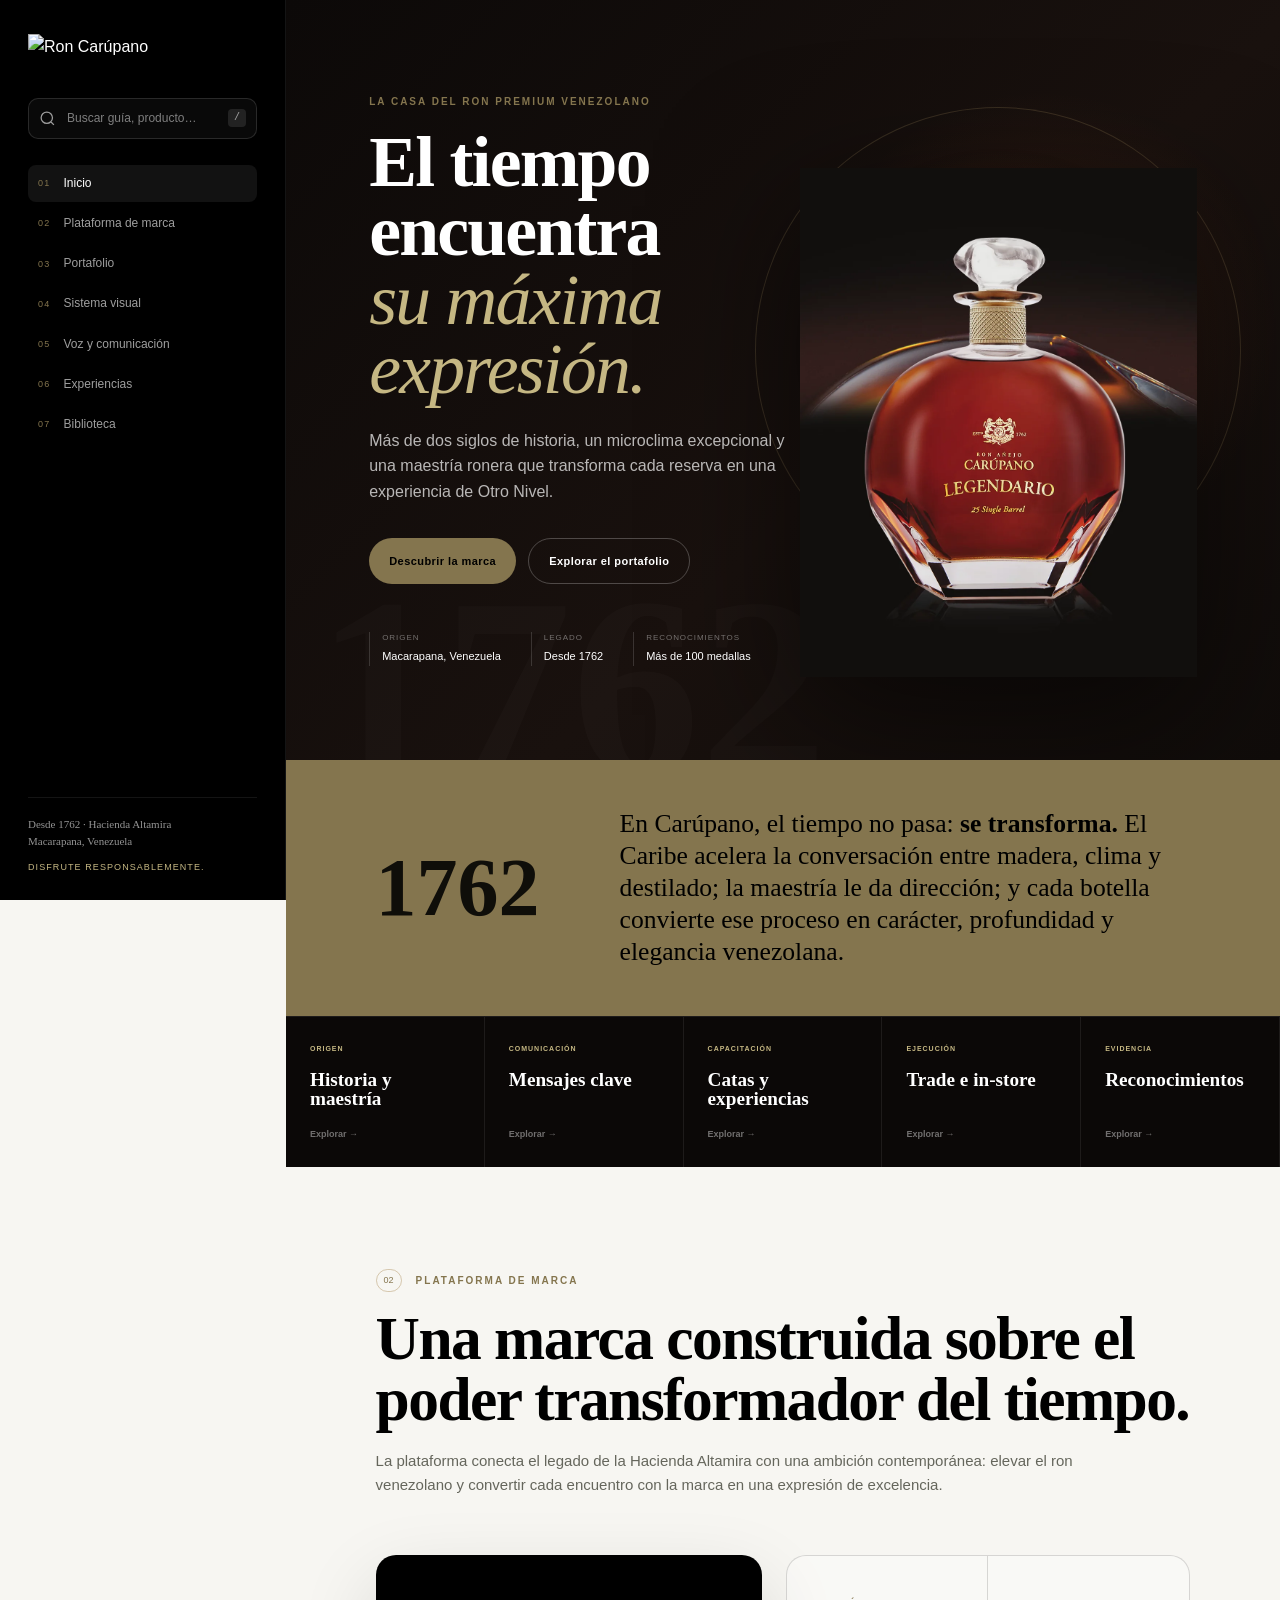
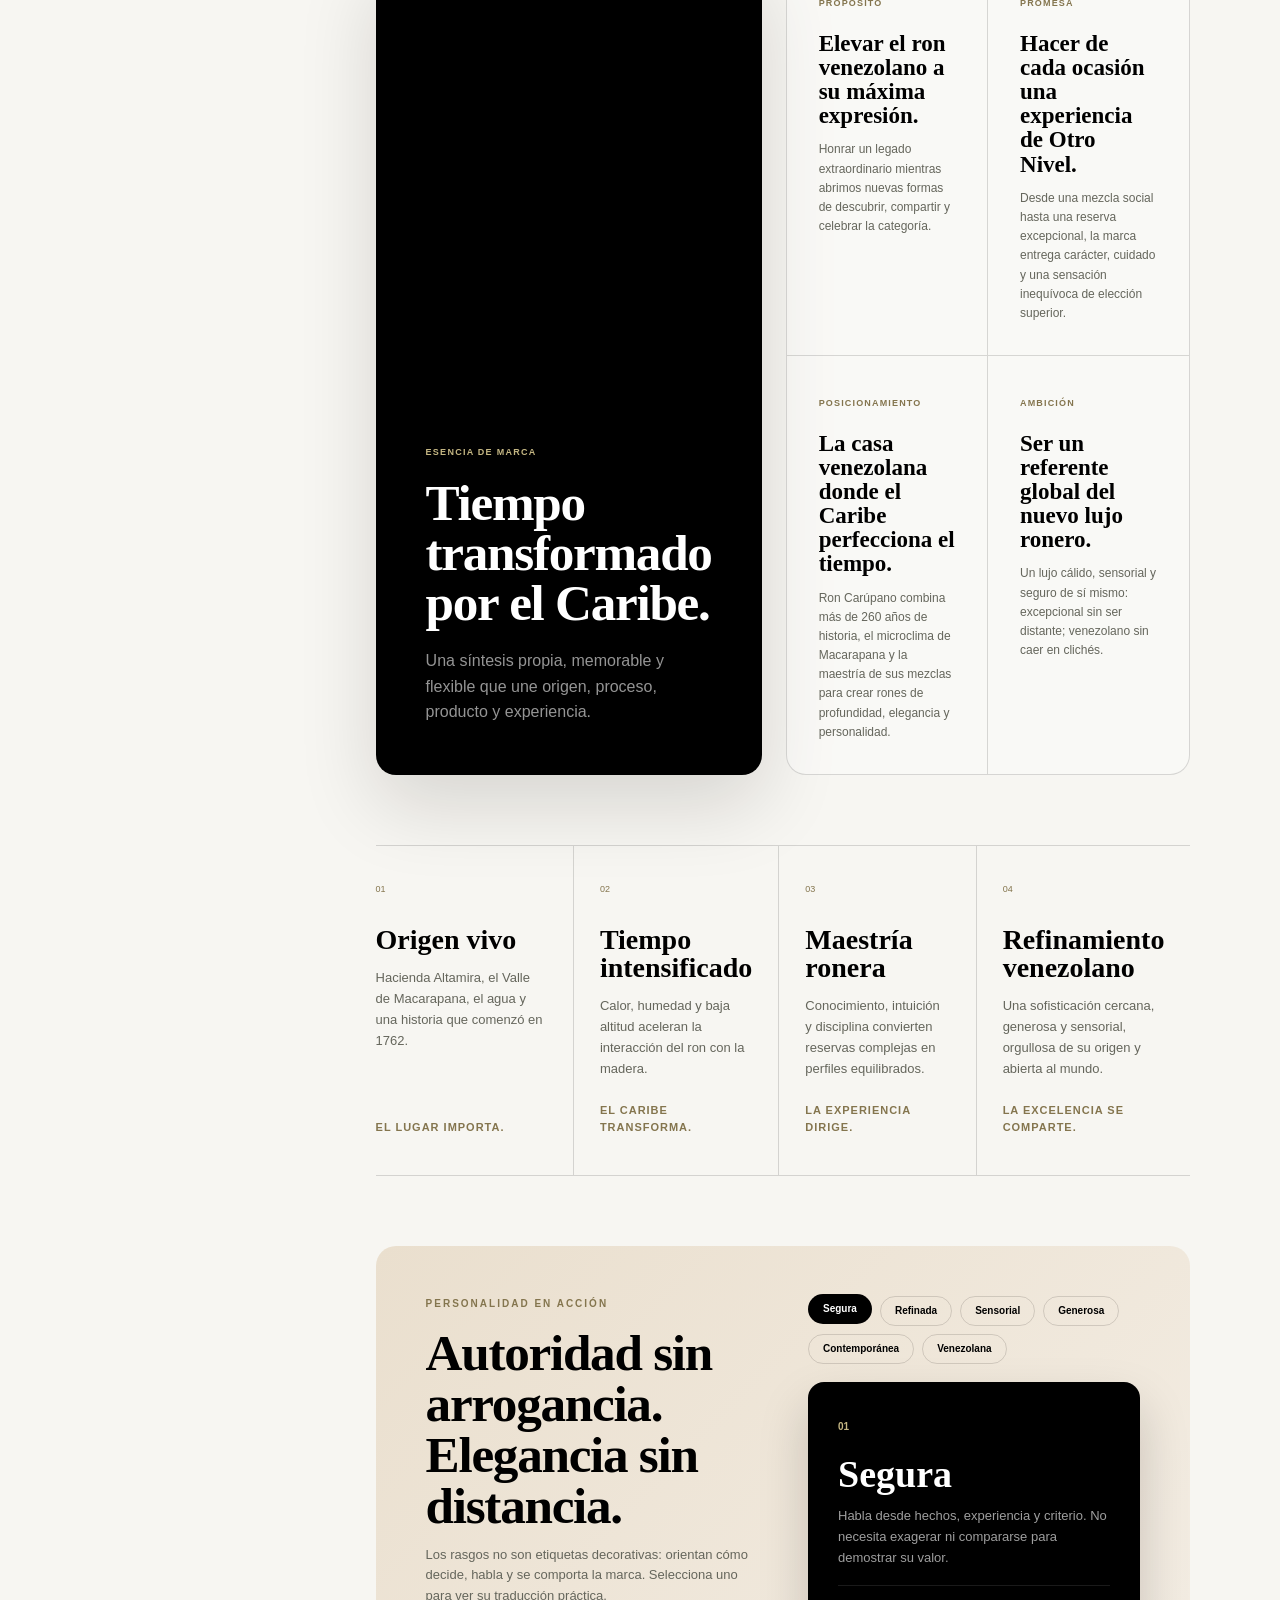
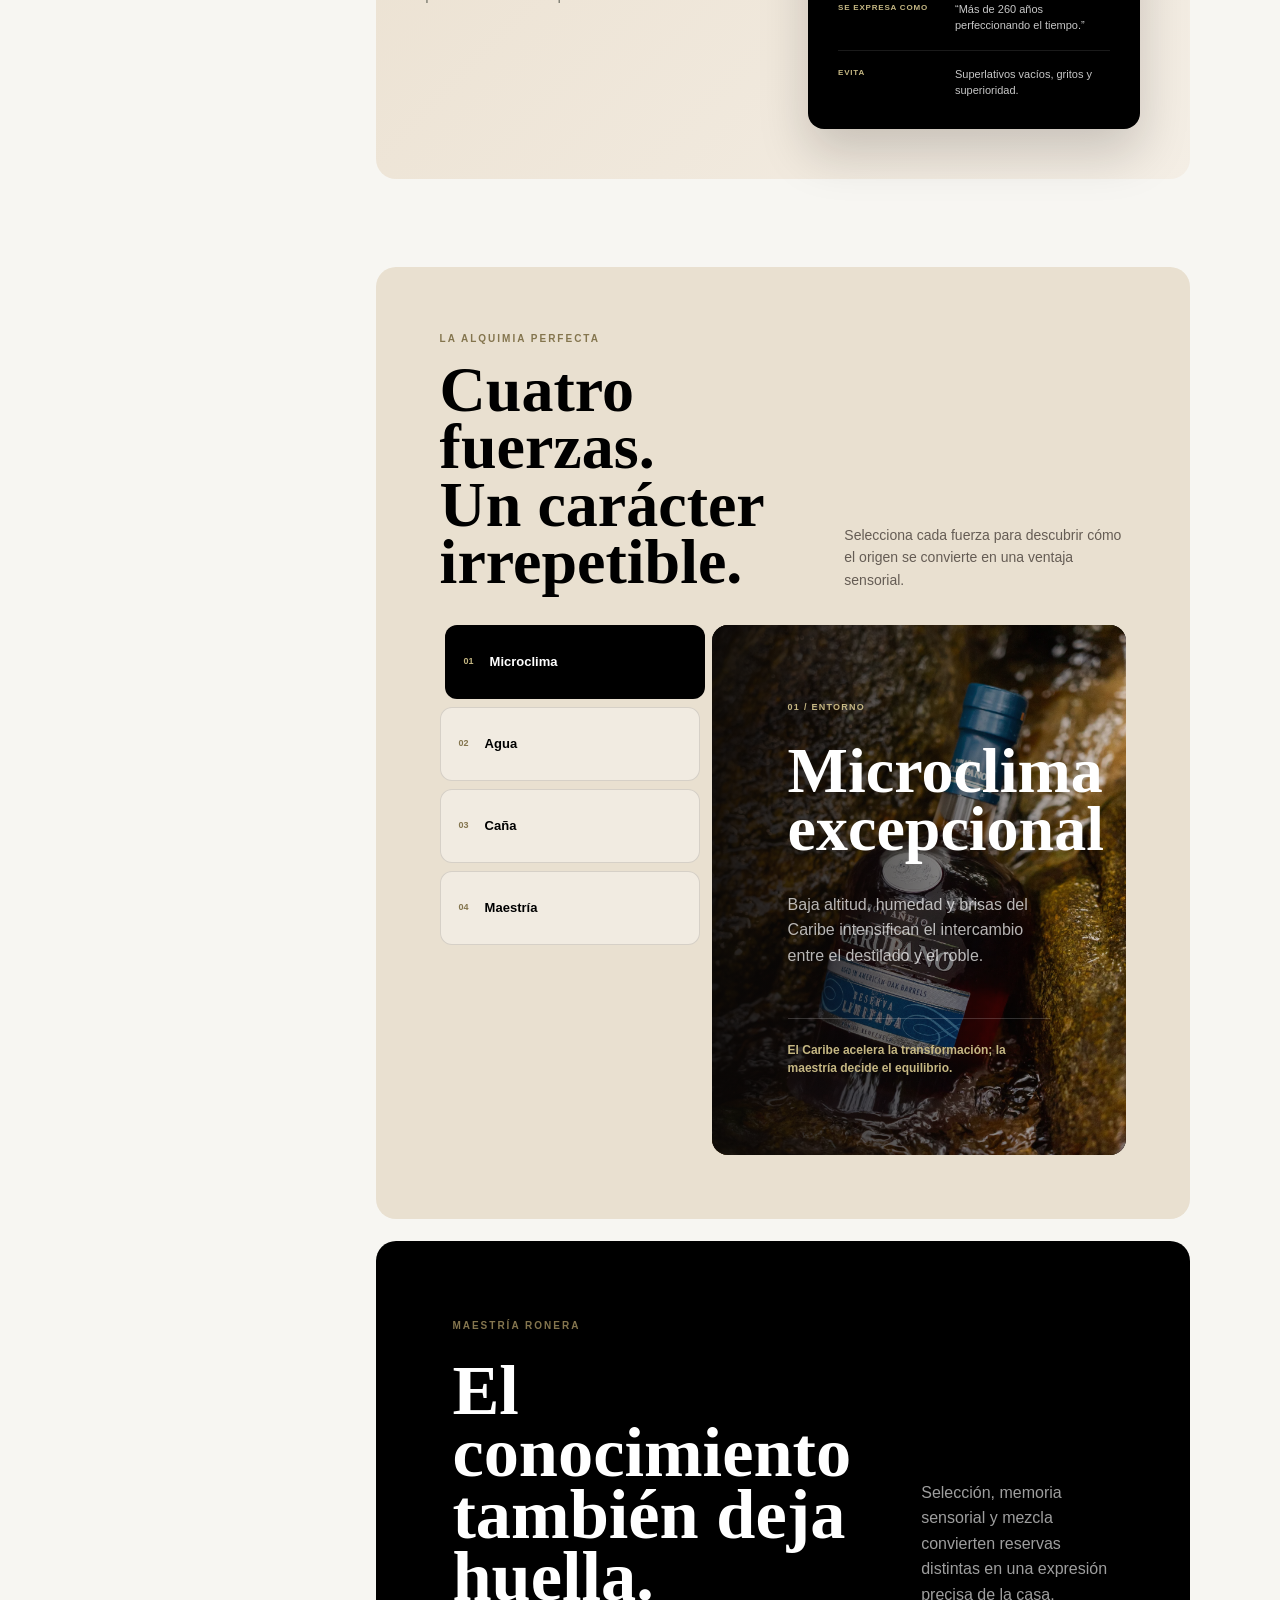
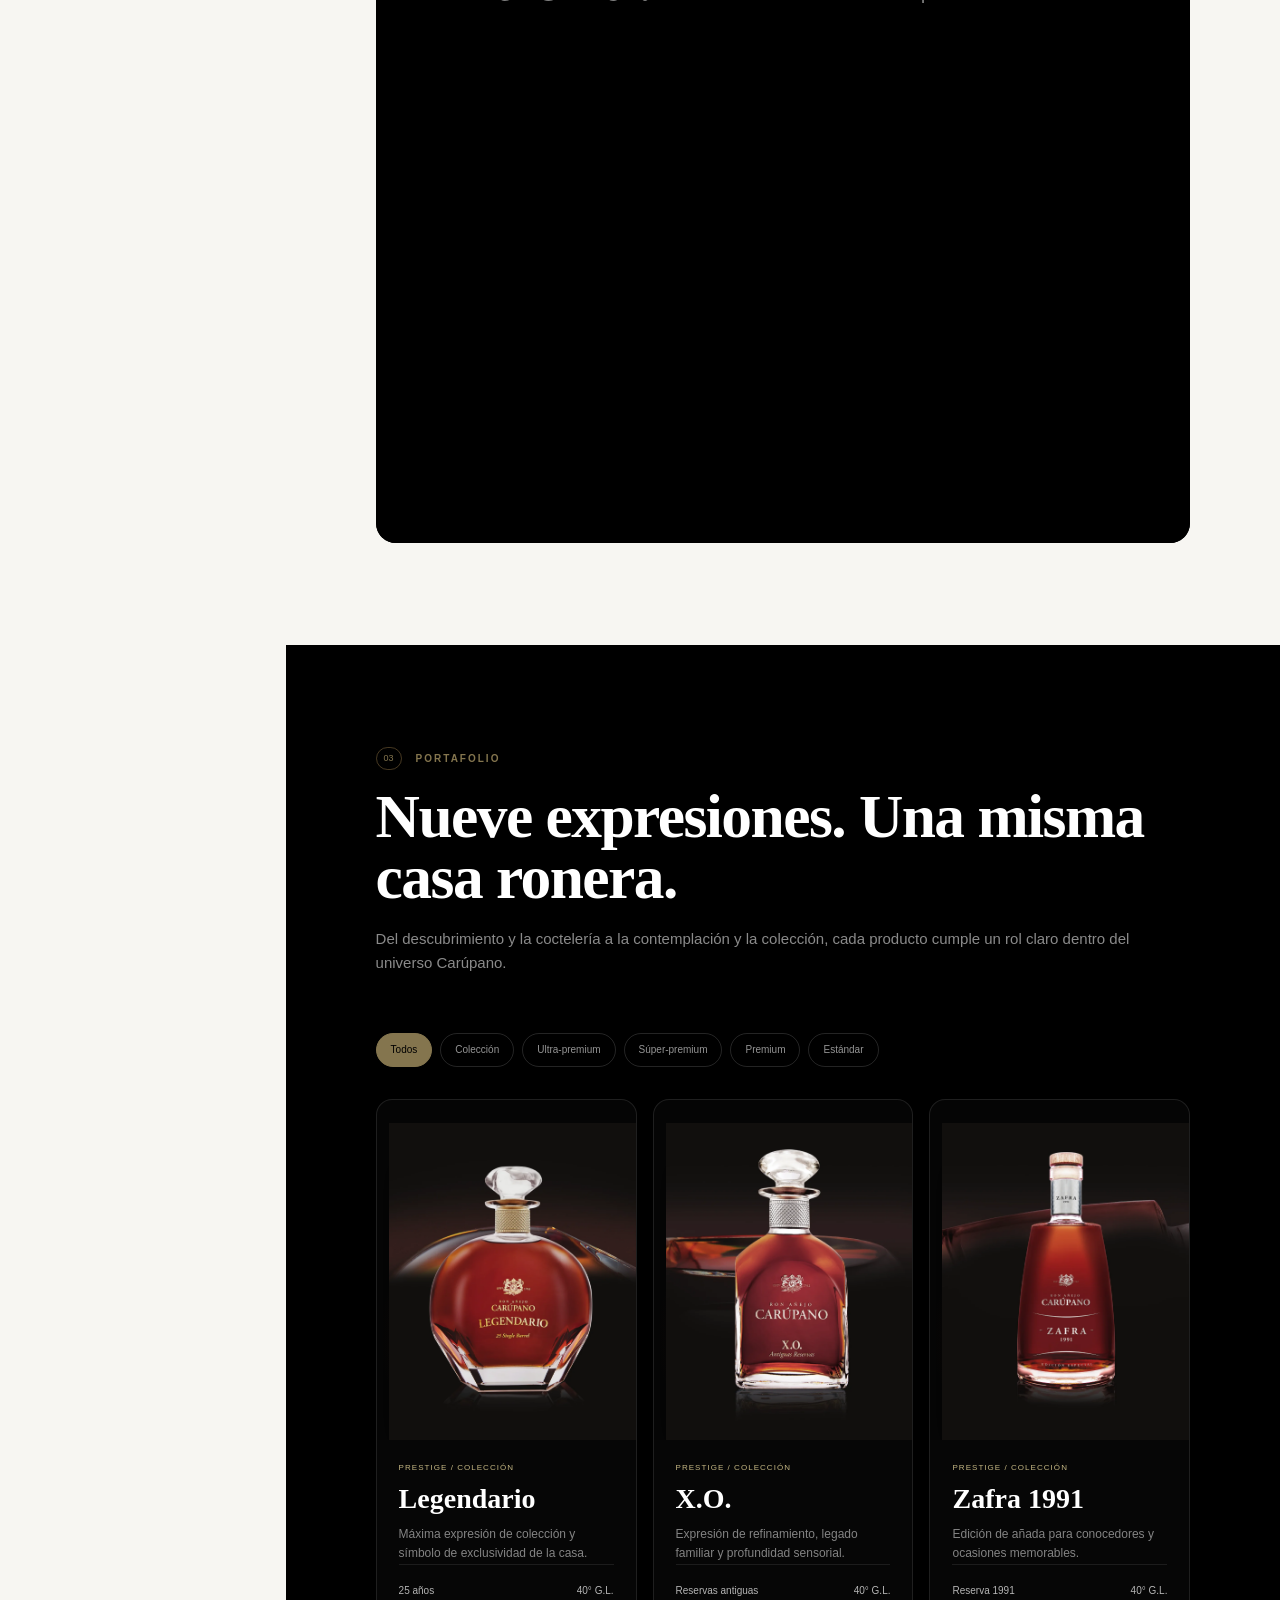
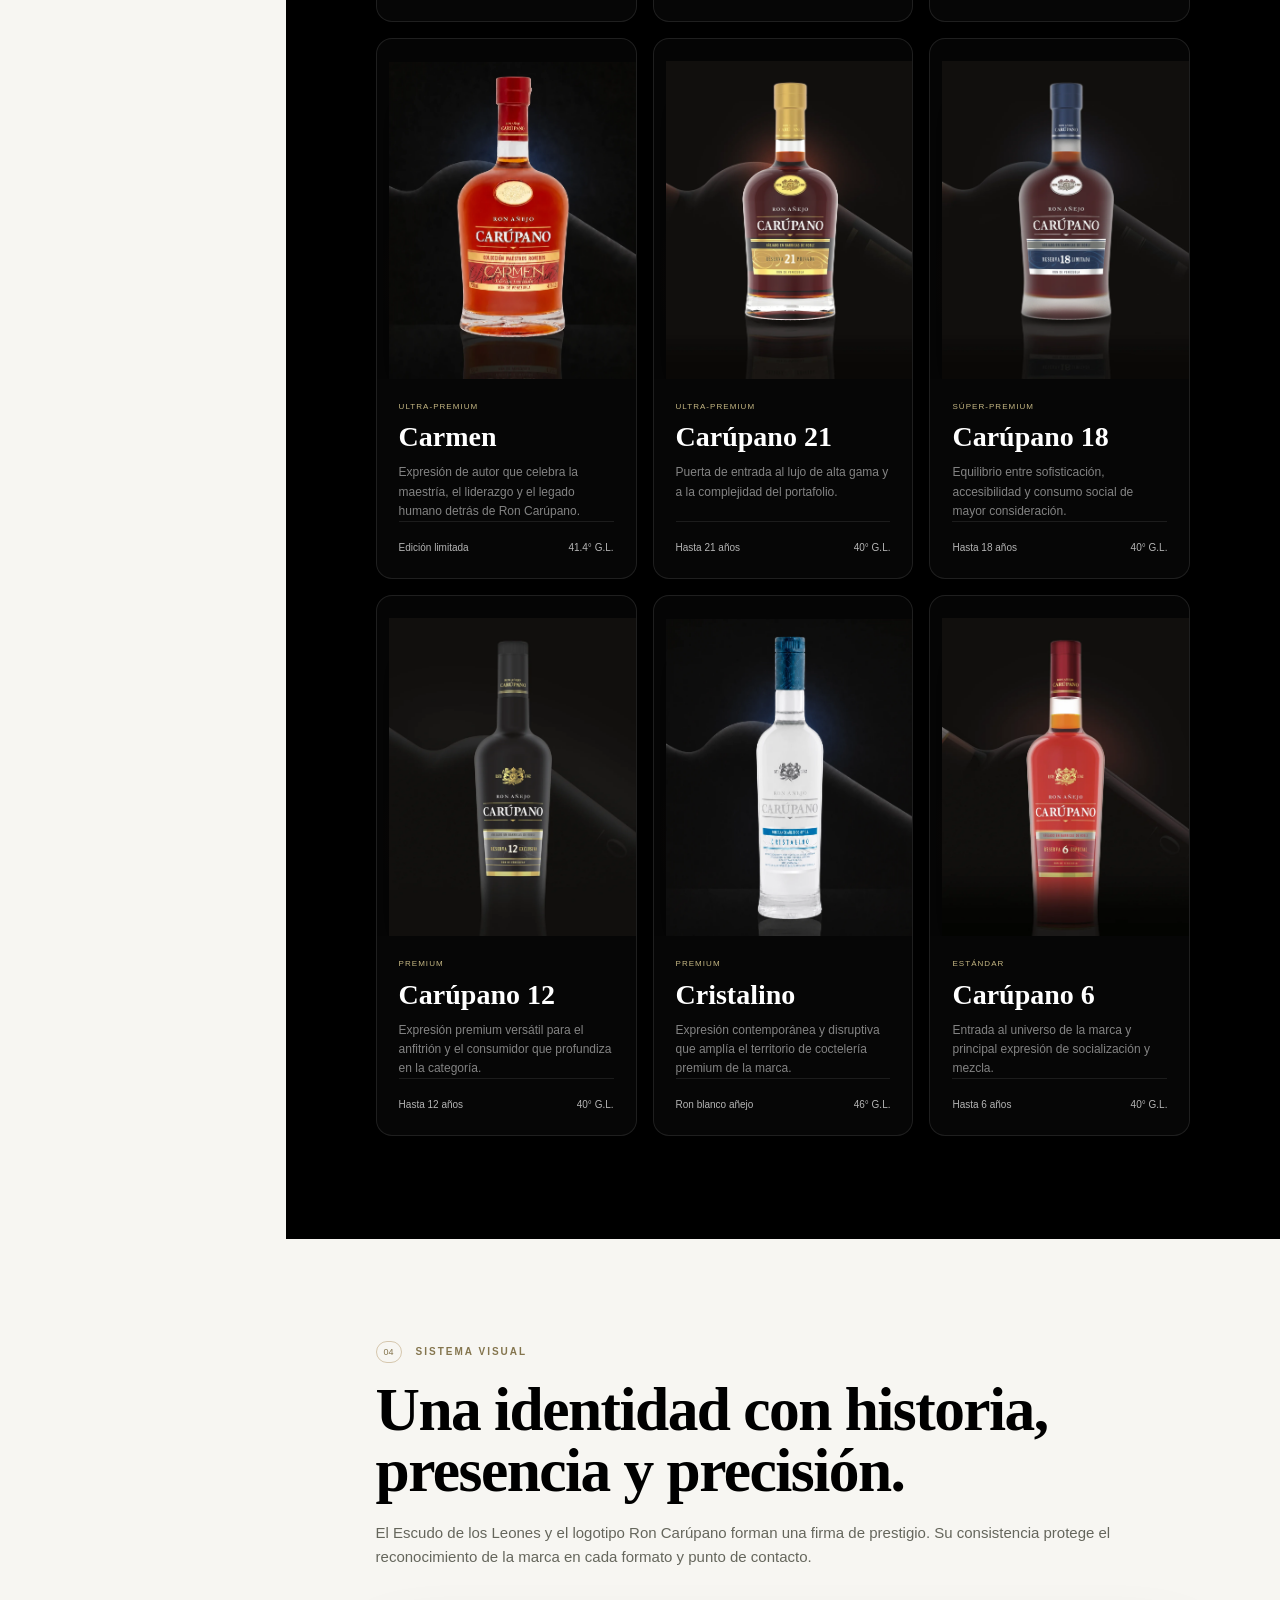
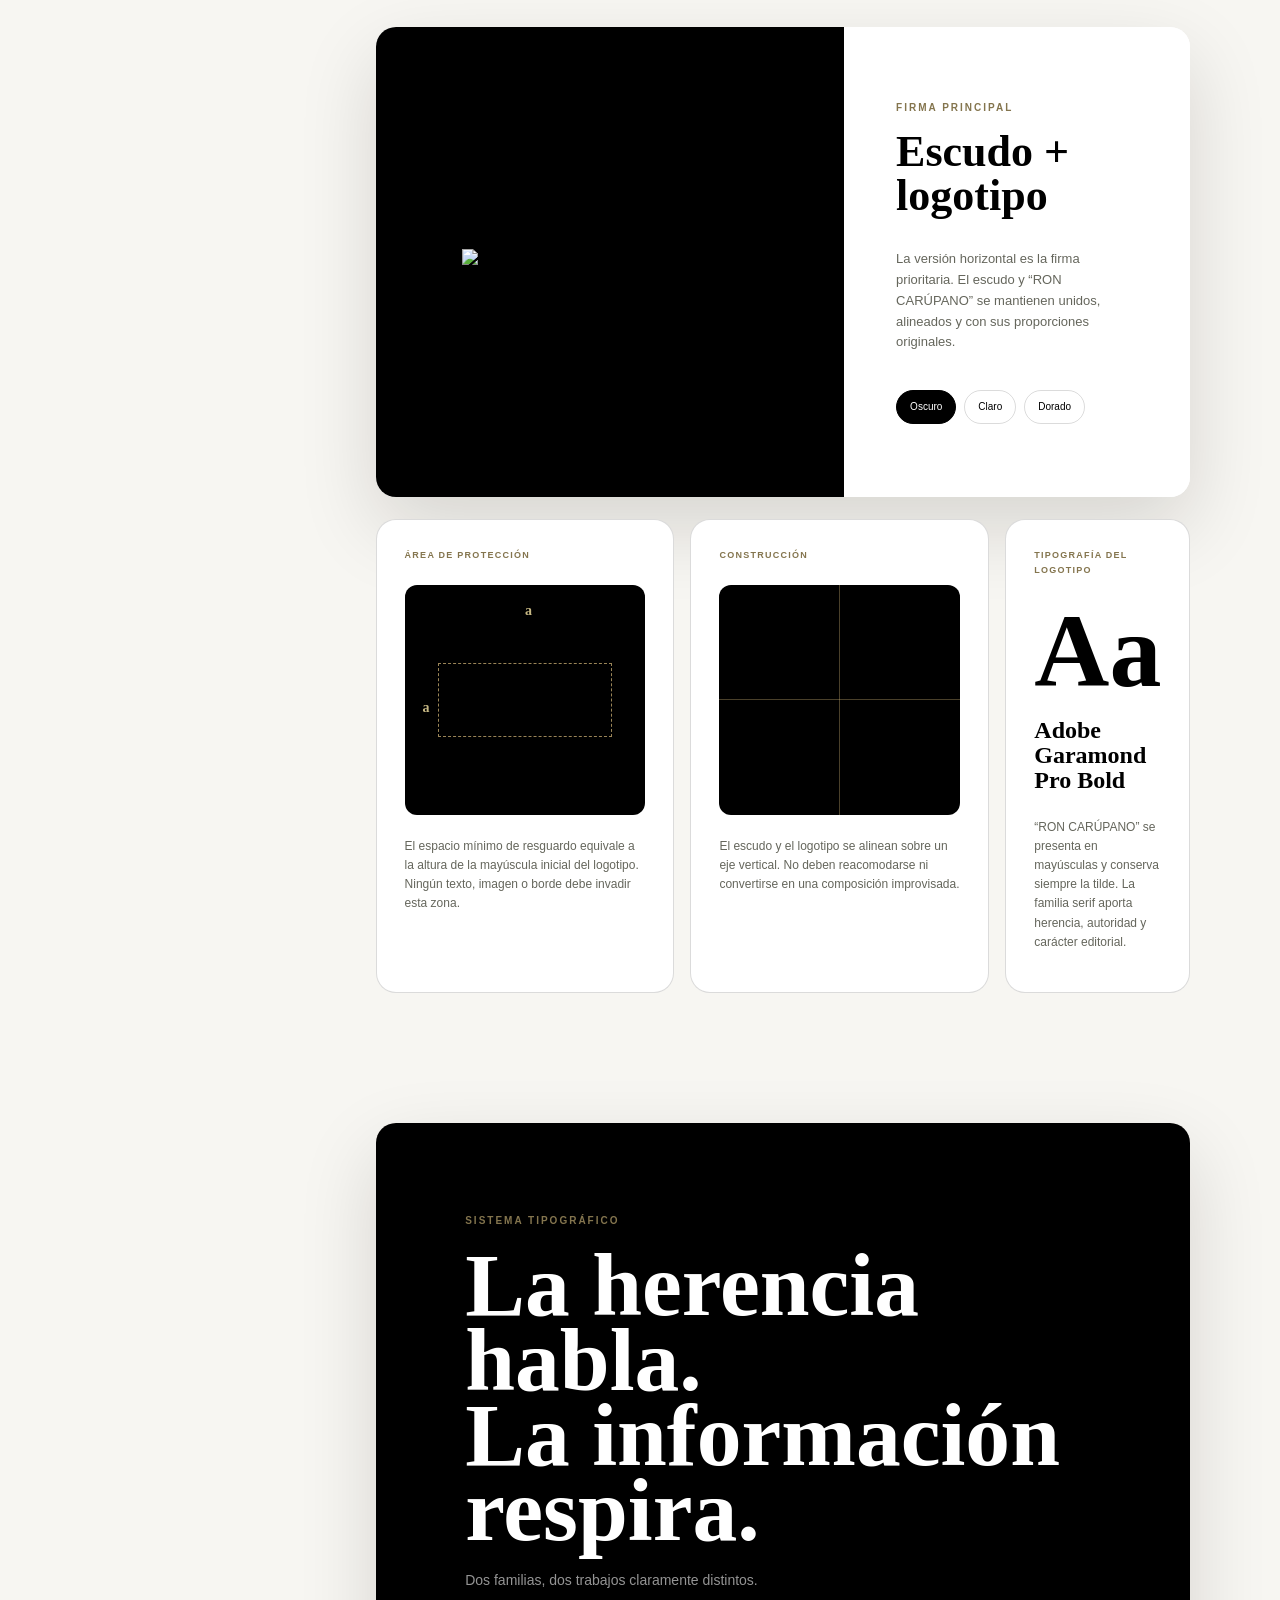
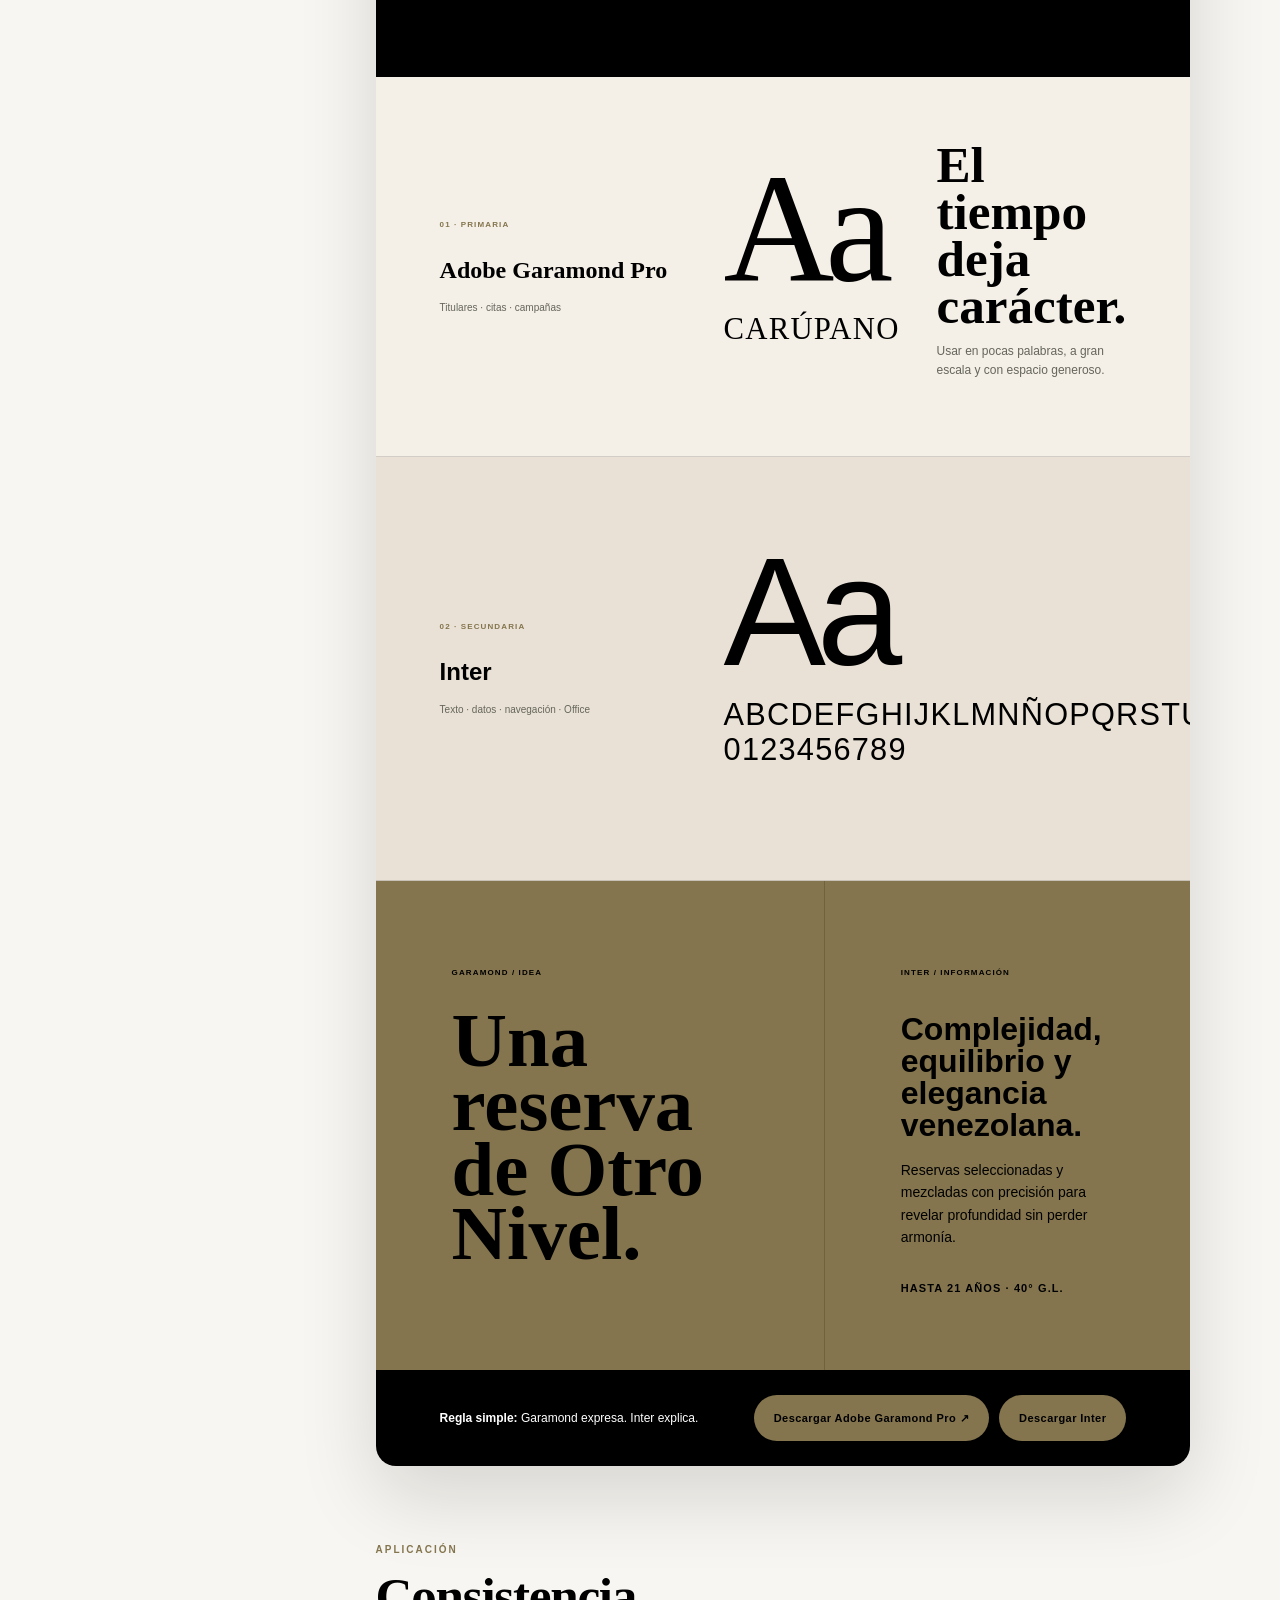
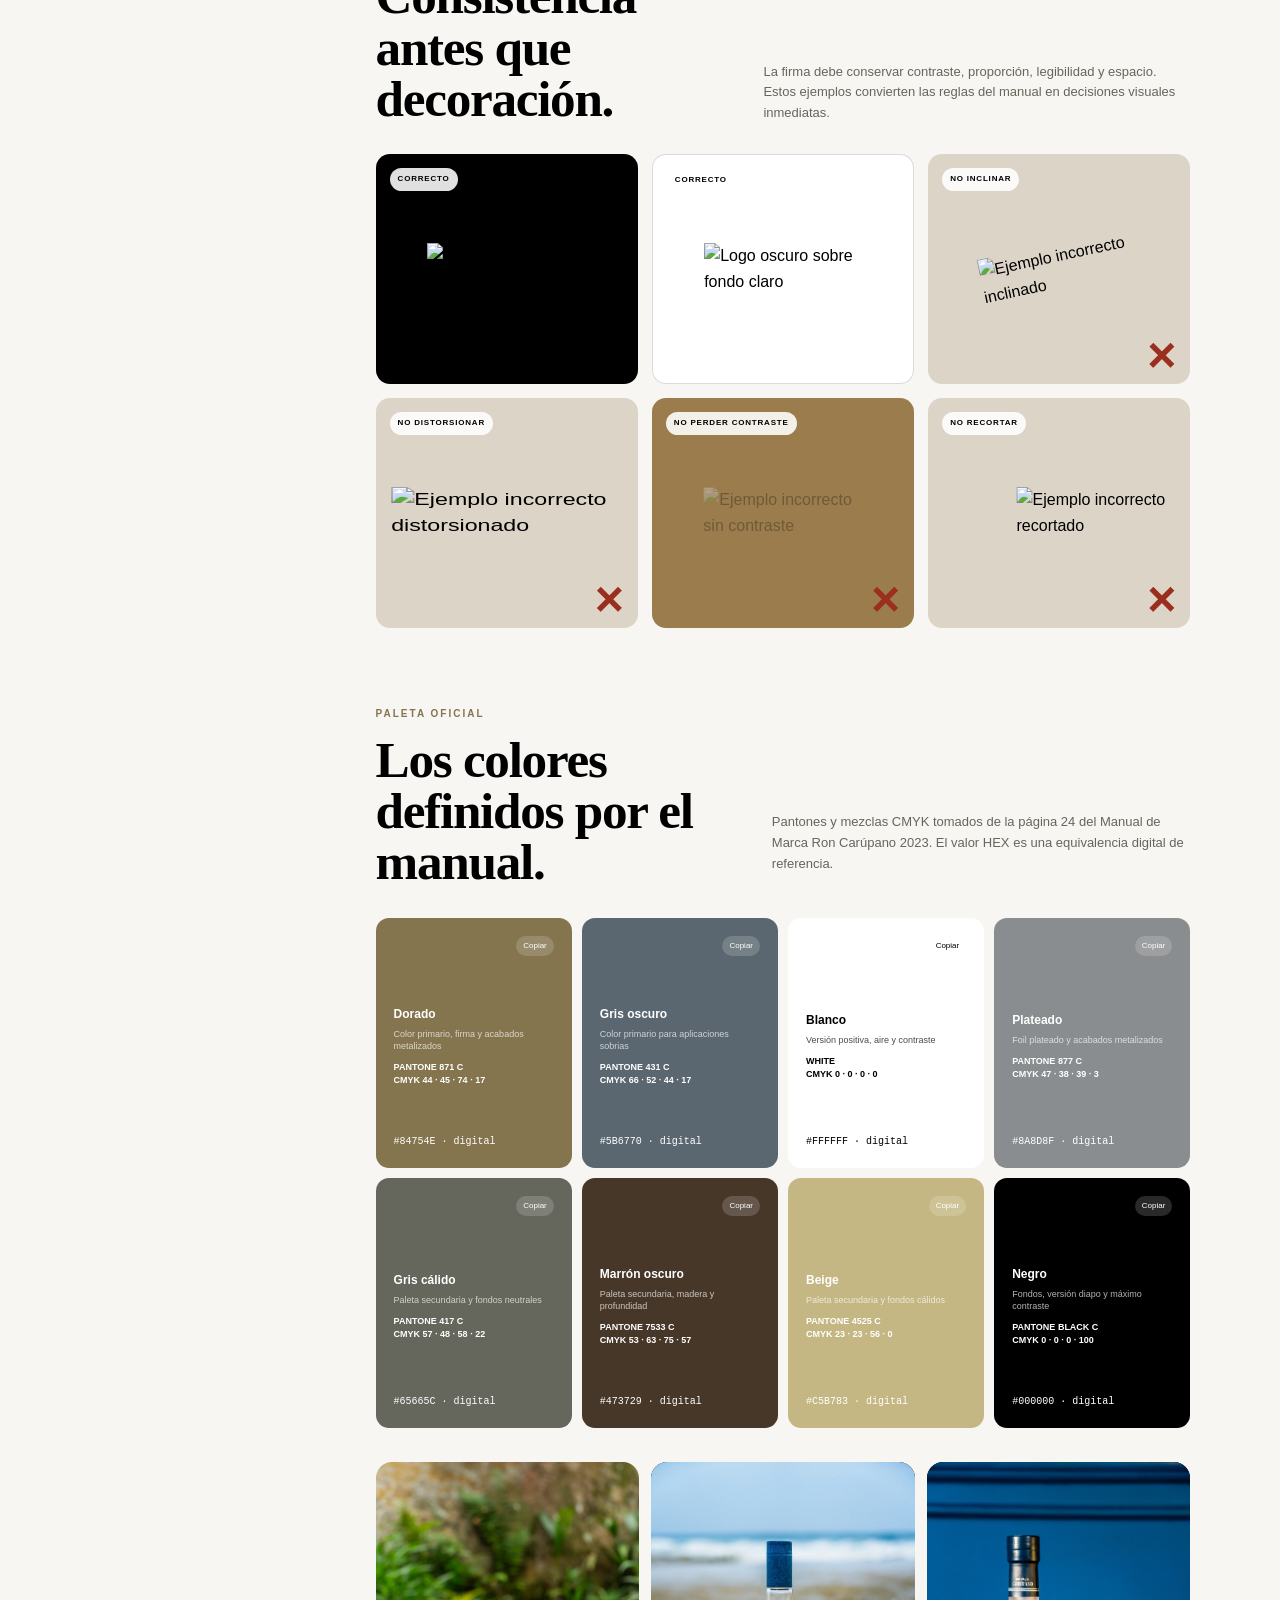
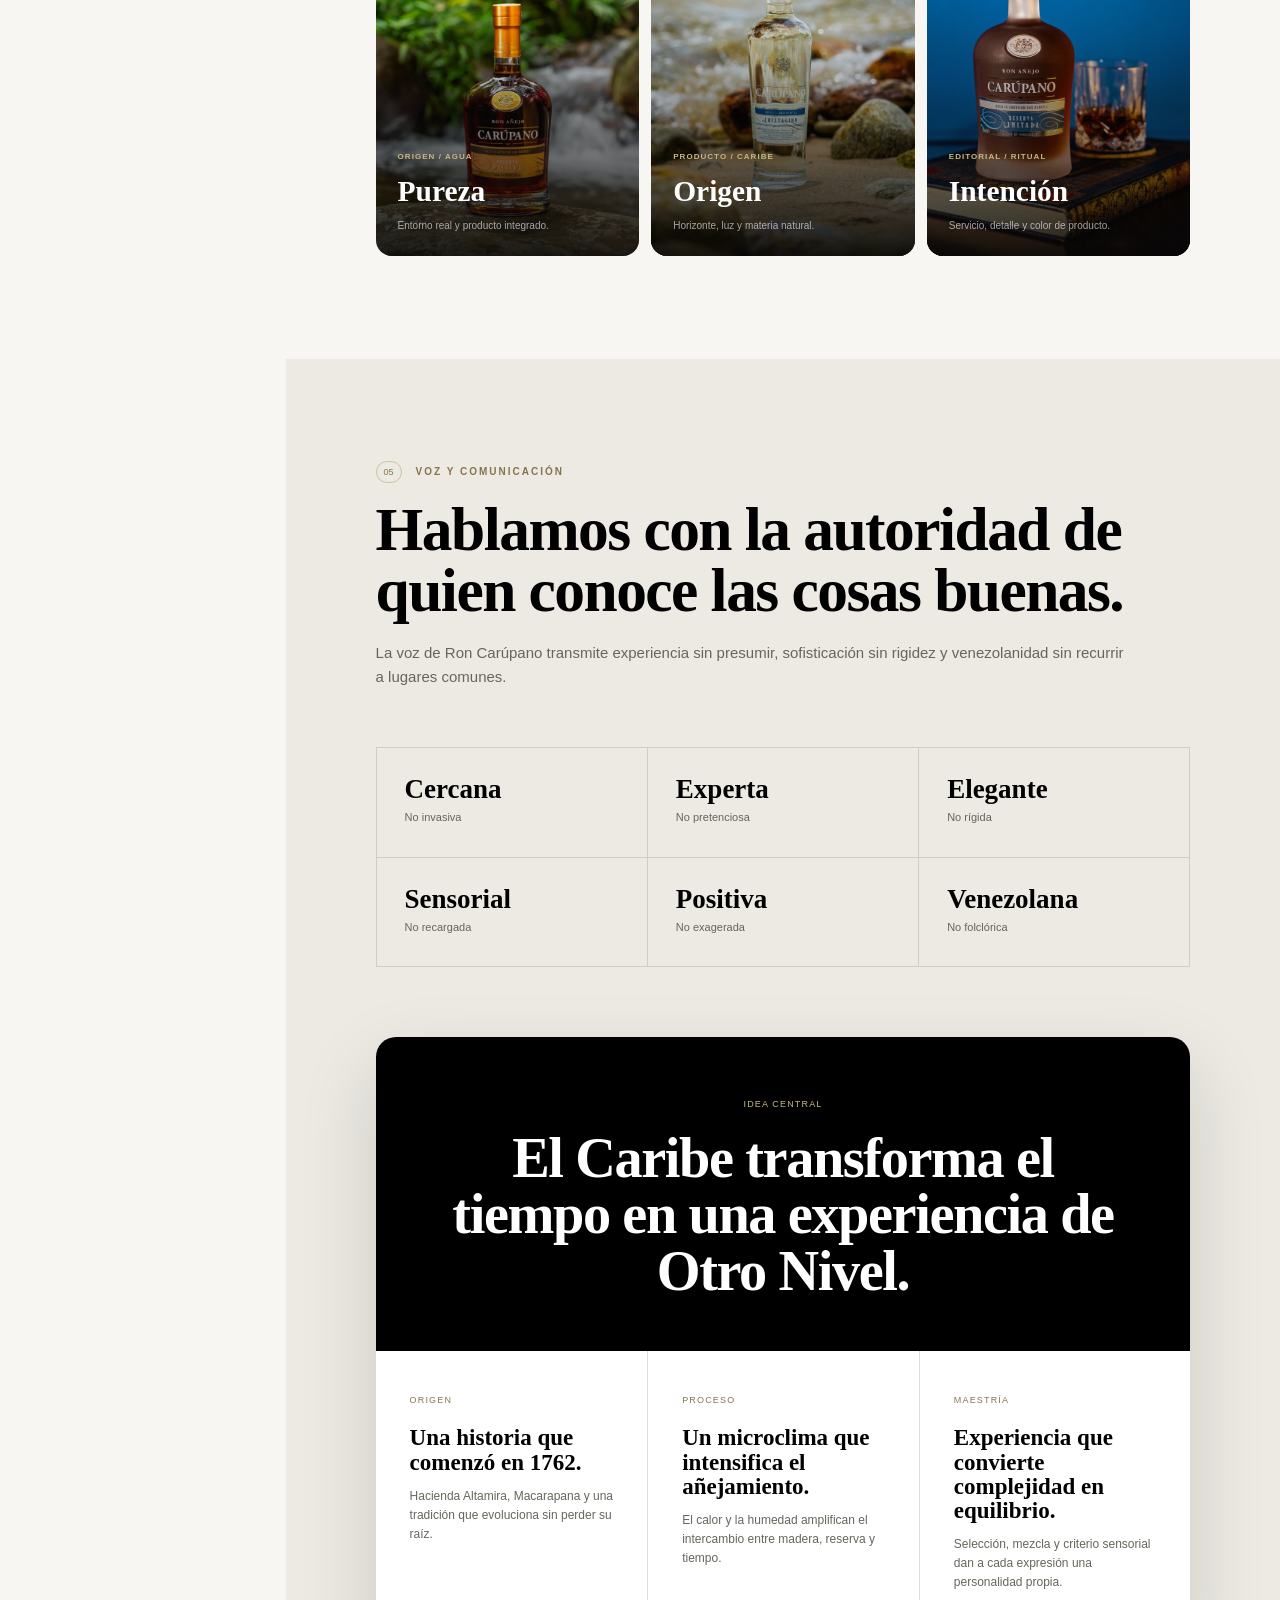
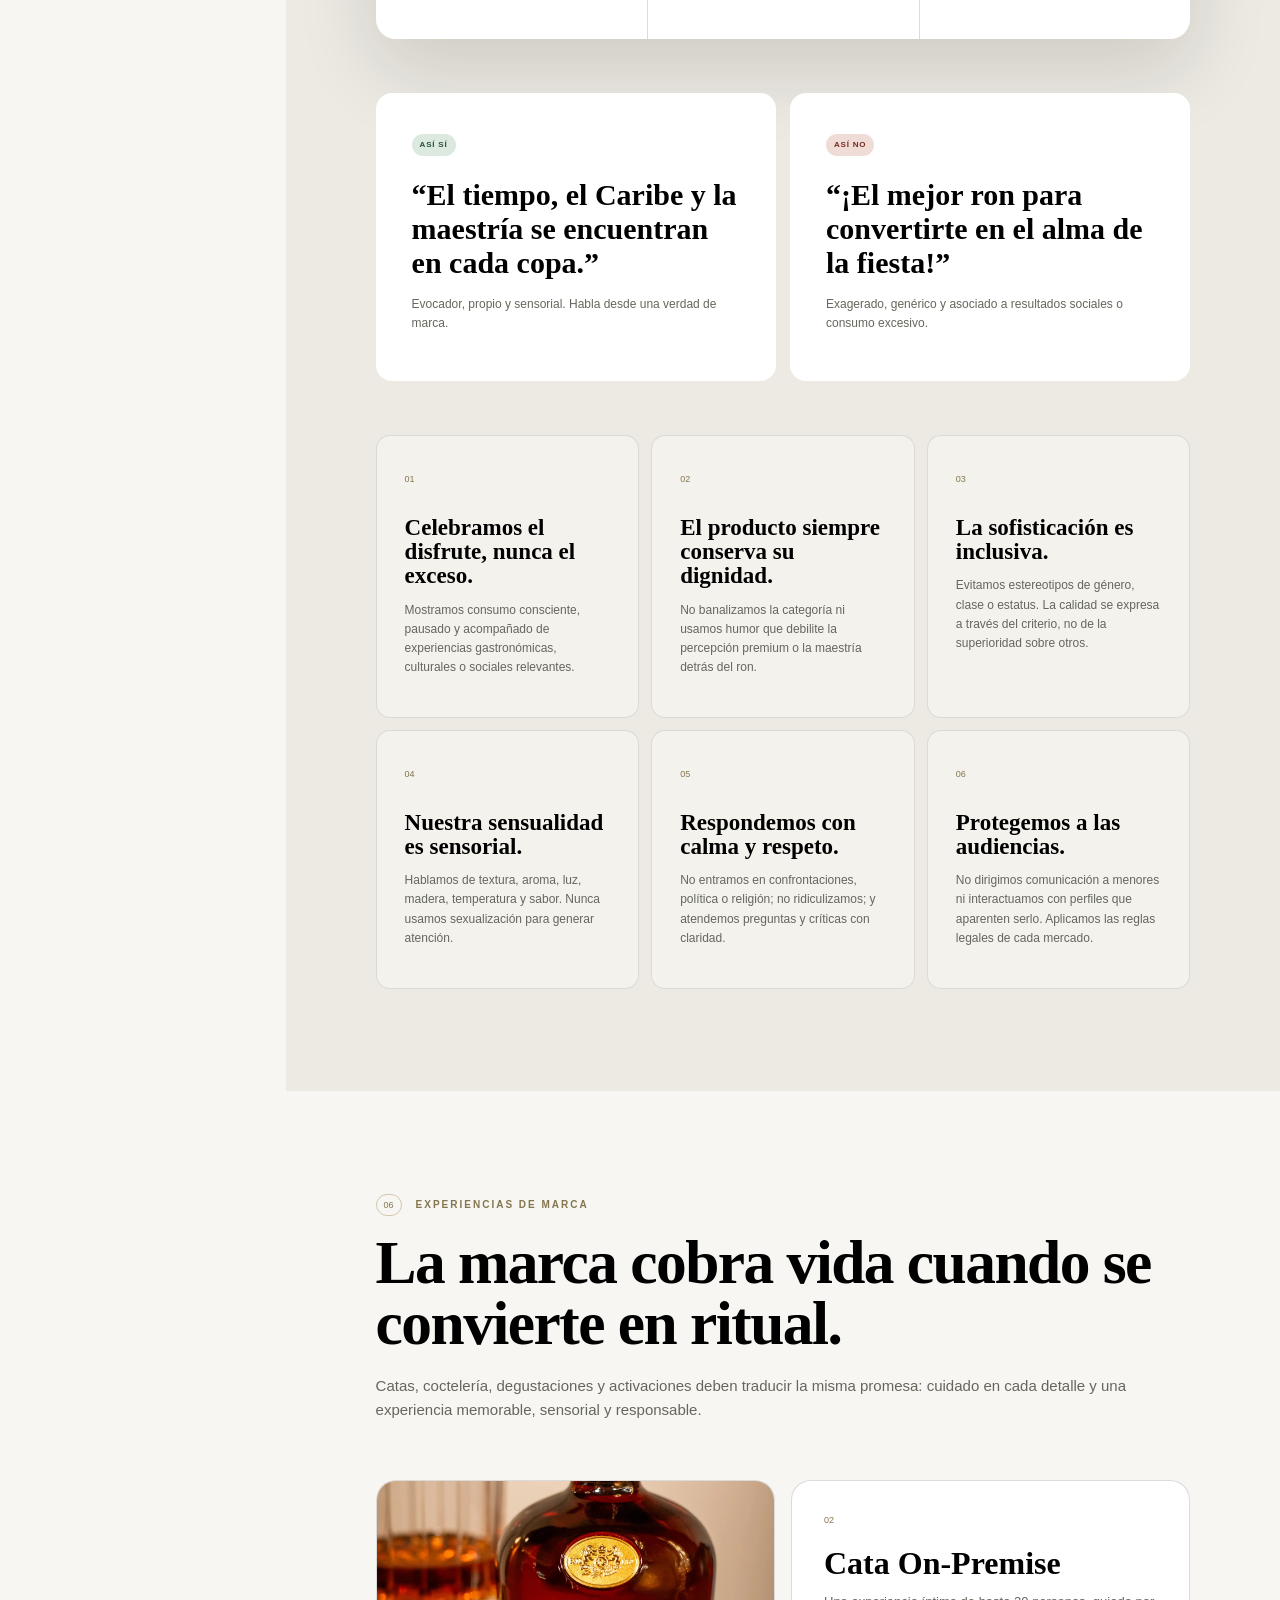
==== index.html @ 7765a273 "Forzar descarga de la versión compatible del PowerPoint" ====
<!doctype html>
<html lang="es">
<head>
  <meta charset="utf-8">
  <meta name="viewport" content="width=device-width, initial-scale=1">
  <meta name="description" content="Brand Hub de Ron Carúpano: estrategia, identidad, portafolio, comunicación, experiencias y recursos de marca.">
  <meta name="theme-color" content="#100c0a">
  <title>Ron Carúpano · Brand Hub</title>
  <link rel="stylesheet" href="styles.css">
  <link rel="stylesheet" href="v01.css">
  <script defer src="app.js"></script>
</head>
<body>
  <a class="skip-link" href="#contenido">Saltar al contenido</a>

  <aside class="sidebar" aria-label="Navegación principal">
    <a href="#inicio" class="brand-lockup" aria-label="Ron Carúpano, ir al inicio">
      <img src="https://roncarupano.com/wp-content/uploads/2024/09/Ron-Carupano-Logo-gold.png.webp" alt="Ron Carúpano">
    </a>

    <label class="search-box" for="site-search">
      <span class="sr-only">Buscar en el Brand Hub</span>
      <svg aria-hidden="true" viewBox="0 0 24 24"><path d="m21 21-4.35-4.35m2.35-5.65a8 8 0 1 1-16 0 8 8 0 0 1 16 0Z"/></svg>
      <input id="site-search" type="search" placeholder="Buscar guía, producto…" autocomplete="off">
      <kbd>/</kbd>
    </label>

    <nav class="side-nav">
      <a href="#inicio" class="active"><span>01</span> Inicio</a>
      <a href="#fundamentos"><span>02</span> Plataforma de marca</a>
      <a href="#portafolio"><span>03</span> Portafolio</a>
      <a href="#identidad"><span>04</span> Sistema visual</a>
      <a href="#voz"><span>05</span> Voz y comunicación</a>
      <a href="#experiencias"><span>06</span> Experiencias</a>
      <a href="#recursos"><span>07</span> Biblioteca</a>
    </nav>

    <div class="sidebar-footer">
      <p>Desde 1762 · Hacienda Altamira<br>Macarapana, Venezuela</p>
      <span>Disfrute responsablemente.</span>
    </div>
  </aside>

  <header class="mobile-header">
    <a href="#inicio" class="mobile-brand"><img src="https://roncarupano.com/wp-content/uploads/2024/09/Ron-Carupano-Logo-gold.png.webp" alt="Ron Carúpano"></a>
    <button class="menu-button" type="button" aria-label="Abrir menú" aria-expanded="false"><span></span><span></span></button>
  </header>

  <main id="contenido">
    <section id="inicio" class="hero searchable" data-search="inicio ron carúpano 1762 premium venezuela caribe maestría">
      <div class="hero-copy">
        <div class="eyebrow">La casa del ron premium venezolano</div>
        <h1>El tiempo encuentra<br><em>su máxima expresión.</em></h1>
        <p class="hero-lead">Más de dos siglos de historia, un microclima excepcional y una maestría ronera que transforma cada reserva en una experiencia de Otro Nivel.</p>
        <div class="hero-actions">
          <a class="button primary" href="#fundamentos">Descubrir la marca</a>
          <a class="button ghost" href="#portafolio">Explorar el portafolio</a>
        </div>
        <dl class="hero-meta">
          <div><dt>Origen</dt><dd>Macarapana, Venezuela</dd></div>
          <div><dt>Legado</dt><dd>Desde 1762</dd></div>
          <div><dt>Reconocimientos</dt><dd>Más de 100 medallas</dd></div>
        </dl>
      </div>
      <div class="hero-visual" aria-hidden="true">
        <div class="hero-halo"></div>
        <img class="hero-bottle" src="assets/images/products/legendario.webp" alt="">
      </div>
    </section>

    <section class="brand-manifesto searchable" data-search="manifiesto caribe tiempo origen alquimia maestría">
      <div class="manifesto-mark">1762</div>
      <p>En Carúpano, el tiempo no pasa: <strong>se transforma.</strong> El Caribe acelera la conversación entre madera, clima y destilado; la maestría le da dirección; y cada botella convierte ese proceso en carácter, profundidad y elegancia venezolana.</p>
    </section>

    <nav class="hub-paths" aria-label="Guías especializadas"><a href="historia.html"><span>ORIGEN</span><strong>Historia y maestría</strong><em>Explorar →</em></a><a href="mensajes.html"><span>COMUNICACIÓN</span><strong>Mensajes clave</strong><em>Explorar →</em></a><a href="experiencias.html"><span>CAPACITACIÓN</span><strong>Catas y experiencias</strong><em>Explorar →</em></a><a href="trade.html"><span>EJECUCIÓN</span><strong>Trade e in-store</strong><em>Explorar →</em></a><a href="reconocimientos.html"><span>EVIDENCIA</span><strong>Reconocimientos</strong><em>Explorar →</em></a></nav>

    <section id="fundamentos" class="section searchable" data-search="plataforma propósito posicionamiento esencia promesa pilares personalidad">
      <header class="section-heading">
        <div><span class="section-number">02</span><div class="eyebrow">Plataforma de marca</div></div>
        <h2>Una marca construida sobre el poder transformador del tiempo.</h2>
        <p>La plataforma conecta el legado de la Hacienda Altamira con una ambición contemporánea: elevar el ron venezolano y convertir cada encuentro con la marca en una expresión de excelencia.</p>
      </header>

      <div class="brand-core">
        <article class="core-hero">
          <span class="core-label">Esencia de marca</span>
          <h3>Tiempo transformado por el Caribe.</h3>
          <p>Una síntesis propia, memorable y flexible que une origen, proceso, producto y experiencia.</p>
        </article>
        <div class="core-grid">
          <article><span>Propósito</span><h3>Elevar el ron venezolano a su máxima expresión.</h3><p>Honrar un legado extraordinario mientras abrimos nuevas formas de descubrir, compartir y celebrar la categoría.</p></article>
          <article><span>Promesa</span><h3>Hacer de cada ocasión una experiencia de Otro Nivel.</h3><p>Desde una mezcla social hasta una reserva excepcional, la marca entrega carácter, cuidado y una sensación inequívoca de elección superior.</p></article>
          <article><span>Posicionamiento</span><h3>La casa venezolana donde el Caribe perfecciona el tiempo.</h3><p>Ron Carúpano combina más de 260 años de historia, el microclima de Macarapana y la maestría de sus mezclas para crear rones de profundidad, elegancia y personalidad.</p></article>
          <article><span>Ambición</span><h3>Ser un referente global del nuevo lujo ronero.</h3><p>Un lujo cálido, sensorial y seguro de sí mismo: excepcional sin ser distante; venezolano sin caer en clichés.</p></article>
        </div>
      </div>

      <div class="pillars-grid">
        <article><span>01</span><h3>Origen vivo</h3><p>Hacienda Altamira, el Valle de Macarapana, el agua y una historia que comenzó en 1762.</p><strong>El lugar importa.</strong></article>
        <article><span>02</span><h3>Tiempo intensificado</h3><p>Calor, humedad y baja altitud aceleran la interacción del ron con la madera.</p><strong>El Caribe transforma.</strong></article>
        <article><span>03</span><h3>Maestría ronera</h3><p>Conocimiento, intuición y disciplina convierten reservas complejas en perfiles equilibrados.</p><strong>La experiencia dirige.</strong></article>
        <article><span>04</span><h3>Refinamiento venezolano</h3><p>Una sofisticación cercana, generosa y sensorial, orgullosa de su origen y abierta al mundo.</p><strong>La excelencia se comparte.</strong></article>
      </div>

      <div class="personality-board searchable" data-search="personalidad segura refinada sensorial generosa contemporánea venezolana">
        <div class="personality-heading"><div class="eyebrow">Personalidad en acción</div><h3>Autoridad sin arrogancia.<br>Elegancia sin distancia.</h3><p>Los rasgos no son etiquetas decorativas: orientan cómo decide, habla y se comporta la marca. Selecciona uno para ver su traducción práctica.</p></div>
        <div class="personality-explorer">
          <div class="personality-list" role="tablist" aria-label="Rasgos de personalidad">
            <button type="button" role="tab" aria-selected="true" data-personality="segura">Segura</button><button type="button" role="tab" aria-selected="false" data-personality="refinada">Refinada</button><button type="button" role="tab" aria-selected="false" data-personality="sensorial">Sensorial</button><button type="button" role="tab" aria-selected="false" data-personality="generosa">Generosa</button><button type="button" role="tab" aria-selected="false" data-personality="contemporanea">Contemporánea</button><button type="button" role="tab" aria-selected="false" data-personality="venezolana">Venezolana</button>
          </div>
          <article class="personality-detail" aria-live="polite"><span id="personality-number">01</span><h4 id="personality-title">Segura</h4><p id="personality-description">Habla desde hechos, experiencia y criterio. No necesita exagerar ni compararse para demostrar su valor.</p><div><strong>Se expresa como</strong><em id="personality-do">“Más de 260 años perfeccionando el tiempo.”</em></div><div><strong>Evita</strong><em id="personality-dont">Superlativos vacíos, gritos y superioridad.</em></div></article>
        </div>
      </div>

      <div class="alchemy-proof searchable" data-search="alquimia microclima manantial caña azúcar doc ron venezuela maestría">
        <header class="alchemy-intro"><div><div class="eyebrow">La alquimia perfecta</div><h3>Cuatro fuerzas.<br>Un carácter irrepetible.</h3></div><p>Selecciona cada fuerza para descubrir cómo el origen se convierte en una ventaja sensorial.</p></header>
        <div class="alchemy-dispatcher">
          <div class="alchemy-tabs" role="tablist" aria-label="Fuerzas de la alquimia perfecta">
            <button type="button" role="tab" aria-selected="true" data-alchemy="microclima"><span>01</span>Microclima</button>
            <button type="button" role="tab" aria-selected="false" data-alchemy="agua"><span>02</span>Agua</button>
            <button type="button" role="tab" aria-selected="false" data-alchemy="cana"><span>03</span>Caña</button>
            <button type="button" role="tab" aria-selected="false" data-alchemy="maestria"><span>04</span>Maestría</button>
          </div>
          <article class="alchemy-stage" aria-live="polite">
            <img id="alchemy-image" src="assets/images/editorial/05062026-DSC05306.webp" alt="Ron Carúpano en el entorno costero de Macarapana">
            <div class="alchemy-stage-copy"><span id="alchemy-number">01 / ENTORNO</span><h4 id="alchemy-title">Microclima excepcional</h4><p id="alchemy-description">Baja altitud, humedad y brisas del Caribe intensifican el intercambio entre el destilado y el roble.</p><strong id="alchemy-proof">El Caribe acelera la transformación; la maestría decide el equilibrio.</strong></div>
          </article>
        </div>
      </div>

      <div class="mastery-film searchable" data-search="video maestría ronera carmen equipo mezcla barricas">
        <div class="film-heading"><div class="eyebrow">Maestría ronera</div><h3>El conocimiento también deja huella.</h3><p>Selección, memoria sensorial y mezcla convierten reservas distintas en una expresión precisa de la casa.</p></div>
        <div class="film-frame"><iframe src="https://www.youtube.com/embed/9rbqQhgyqmE?rel=0" title="Maestría ronera de Ron Carúpano" loading="lazy" allow="accelerometer; autoplay; clipboard-write; encrypted-media; gyroscope; picture-in-picture; web-share" allowfullscreen></iframe></div>
      </div>
    </section>

    <section id="portafolio" class="section section-dark searchable" data-search="portafolio productos legendario xo zafra 21 18 12 6 carmen cristalino colección premium">
      <header class="section-heading light">
        <div><span class="section-number">03</span><div class="eyebrow">Portafolio</div></div>
        <h2>Nueve expresiones. Una misma casa ronera.</h2>
        <p>Del descubrimiento y la coctelería a la contemplación y la colección, cada producto cumple un rol claro dentro del universo Carúpano.</p>
      </header>

      <div class="filters" role="group" aria-label="Filtrar portafolio">
        <button class="filter active" type="button" data-filter="all">Todos</button>
        <button class="filter" type="button" data-filter="Prestige / Colección">Colección</button>
        <button class="filter" type="button" data-filter="Ultra-premium">Ultra-premium</button>
        <button class="filter" type="button" data-filter="Súper-premium">Súper-premium</button>
        <button class="filter" type="button" data-filter="Premium">Premium</button>
        <button class="filter" type="button" data-filter="Estándar">Estándar</button>
      </div>
      <div id="product-grid" class="product-grid" aria-live="polite"></div>
    </section>

    <section id="identidad" class="section searchable" data-search="identidad visual logo isologo escudo tipografía color pantone cmyk rgb hex aplicaciones usos correctos incorrectos">
      <header class="section-heading">
        <div><span class="section-number">04</span><div class="eyebrow">Sistema visual</div></div>
        <h2>Una identidad con historia, presencia y precisión.</h2>
        <p>El Escudo de los Leones y el logotipo Ron Carúpano forman una firma de prestigio. Su consistencia protege el reconocimiento de la marca en cada formato y punto de contacto.</p>
      </header>

      <div class="logo-system">
        <div class="logo-preview" id="logo-preview-stage" data-theme="dark">
          <img id="logo-preview-image" src="https://roncarupano.com/wp-content/uploads/2024/09/Ron-Carupano-Logo-gold.png.webp" alt="Logotipo oficial Ron Carúpano">
        </div>
        <div class="logo-controls">
          <div class="eyebrow">Firma principal</div>
          <h3>Escudo + logotipo</h3>
          <p>La versión horizontal es la firma prioritaria. El escudo y “RON CARÚPANO” se mantienen unidos, alineados y con sus proporciones originales.</p>
          <div class="theme-switch" role="group" aria-label="Cambiar fondo del logotipo">
            <button type="button" class="active" data-logo-theme="dark" data-logo-src="assets/brand-logos/ron-carupano-logo-dorado.webp">Oscuro</button>
            <button type="button" data-logo-theme="light" data-logo-src="assets/brand-logos/ron-carupano-logo-negro-vertical.webp">Claro</button>
            <button type="button" data-logo-theme="gold" data-logo-src="assets/brand-logos/ron-carupano-logo-negro-vertical.webp">Dorado</button>
          </div>
        </div>
      </div>

      <div class="logo-guidelines">
        <article class="clearspace-card">
          <div class="card-label">Área de protección</div>
          <div class="clearspace-demo"><span class="measure top">a</span><span class="measure left">a</span><div><img src="https://roncarupano.com/wp-content/uploads/2024/09/Ron-Carupano-Logo-gold.png.webp" alt=""></div></div>
          <p>El espacio mínimo de resguardo equivale a la altura de la mayúscula inicial del logotipo. Ningún texto, imagen o borde debe invadir esta zona.</p>
        </article>
        <article class="construction-card">
          <div class="card-label">Construcción</div>
          <div class="construction-demo"><div class="axis vertical"></div><div class="axis horizontal"></div><img src="https://roncarupano.com/wp-content/uploads/2024/09/Ron-Carupano-Logo-gold.png.webp" alt=""></div>
          <p>El escudo y el logotipo se alinean sobre un eje vertical. No deben reacomodarse ni convertirse en una composición improvisada.</p>
        </article>
        <article class="type-card">
          <div class="card-label">Tipografía del logotipo</div>
          <div class="type-sample">Aa</div>
          <h3>Adobe Garamond Pro Bold</h3>
          <p>“RON CARÚPANO” se presenta en mayúsculas y conserva siempre la tilde. La familia serif aporta herencia, autoridad y carácter editorial.</p>
        </article>
      </div>

      <div class="typography-system searchable" data-search="tipografía fuentes adobe garamond inter titulares textos datos powerpoint web">
        <header class="typography-intro"><div class="eyebrow">Sistema tipográfico</div><h3>La herencia habla.<br>La información respira.</h3><p>Dos familias, dos trabajos claramente distintos.</p></header>
        <article class="type-poster garamond-poster"><div class="type-poster-name"><span>01 · PRIMARIA</span><strong>Adobe Garamond Pro</strong><small>Titulares · citas · campañas</small></div><div class="type-poster-glyphs" aria-label="Muestra de Adobe Garamond Pro">Aa<br><span>CARÚPANO</span></div><div class="type-poster-example"><b>El tiempo<br>deja carácter.</b><p>Usar en pocas palabras, a gran escala y con espacio generoso.</p></div></article>
        <article class="type-poster inter-poster"><div class="type-poster-name"><span>02 · SECUNDARIA</span><strong>Inter</strong><small>Texto · datos · navegación · Office</small></div><div class="type-poster-glyphs" aria-label="Muestra de Inter">Aa<br><span>ABCDEFGHIJKLMNÑOPQRSTUVWXYZ<br>0123456789</span></div><div class="type-poster-example"><b>Claridad en cada<br>punto de contacto.</b><div class="weight-row"><i>Regular 400</i><i>Medium 500</i><i>Semibold 600</i><i>Bold 700</i></div></div></article>
        <div class="type-composition"><div><span>GARAMOND / IDEA</span><h4>Una reserva<br>de Otro Nivel.</h4></div><div><span>INTER / INFORMACIÓN</span><h5>Complejidad, equilibrio y elegancia venezolana.</h5><p>Reservas seleccionadas y mezcladas con precisión para revelar profundidad sin perder armonía.</p><code>HASTA 21 AÑOS · 40° G.L.</code></div></div>
        <div class="type-actions"><p><strong>Regla simple:</strong> Garamond expresa. Inter explica.</p><div class="type-downloads"><a class="button type-download" href="https://fonts.adobe.com/fonts/adobe-garamond" target="_blank" rel="noopener">Descargar Adobe Garamond Pro ↗</a><a class="button type-download" href="assets/downloads/ron-carupano-tipografia-inter.zip" download>Descargar Inter</a></div></div>
      </div>

      <div class="usage-section">
        <div class="subsection-heading"><div><div class="eyebrow">Aplicación</div><h3>Consistencia antes que decoración.</h3></div><p>La firma debe conservar contraste, proporción, legibilidad y espacio. Estos ejemplos convierten las reglas del manual en decisiones visuales inmediatas.</p></div>
        <div class="usage-grid">
          <article class="usage-card correct dark"><span>Correcto</span><img src="https://roncarupano.com/wp-content/uploads/2024/09/Ron-Carupano-Logo-gold.png.webp" alt="Logo dorado sobre fondo oscuro"></article>
          <article class="usage-card correct light"><span>Correcto</span><img src="https://roncarupano.com/wp-content/uploads/2024/10/Logo-Ron-Carupano-Negrovertical.png.webp" alt="Logo oscuro sobre fondo claro"></article>
          <article class="usage-card wrong"><span>No inclinar</span><img class="tilted" src="https://roncarupano.com/wp-content/uploads/2024/09/Ron-Carupano-Logo-gold.png.webp" alt="Ejemplo incorrecto inclinado"></article>
          <article class="usage-card wrong"><span>No distorsionar</span><img class="stretched" src="https://roncarupano.com/wp-content/uploads/2024/09/Ron-Carupano-Logo-gold.png.webp" alt="Ejemplo incorrecto distorsionado"></article>
          <article class="usage-card wrong low-contrast"><span>No perder contraste</span><img src="https://roncarupano.com/wp-content/uploads/2024/09/Ron-Carupano-Logo-gold.png.webp" alt="Ejemplo incorrecto sin contraste"></article>
          <article class="usage-card wrong cropped"><span>No recortar</span><img src="https://roncarupano.com/wp-content/uploads/2024/09/Ron-Carupano-Logo-gold.png.webp" alt="Ejemplo incorrecto recortado"></article>
        </div>
      </div>

      <div class="palette-block">
        <div class="palette-header"><div><div class="eyebrow">Paleta oficial</div><h3>Los colores definidos por el manual.</h3></div><p>Pantones y mezclas CMYK tomados de la página 24 del Manual de Marca Ron Carúpano 2023. El valor HEX es una equivalencia digital de referencia.</p></div>
        <div id="color-grid" class="color-grid"></div>
        <div class="art-direction"><article class="art-card water"><img src="assets/images/editorial/04062026-DSC04128.webp" alt="Ron Carúpano junto a un manantial"><div><span>ORIGEN / AGUA</span><strong>Pureza</strong><p>Entorno real y producto integrado.</p></div></article><article class="art-card coast"><img src="assets/images/editorial/05062026-DSC04549.webp" alt="Ron Carúpano Cristalino frente al Caribe"><div><span>PRODUCTO / CARIBE</span><strong>Origen</strong><p>Horizonte, luz y materia natural.</p></div></article><article class="art-card editorial"><img src="assets/images/editorial/19062026-DSC07487.webp" alt="Ron Carúpano Reserva 18 en bodegón editorial"><div><span>EDITORIAL / RITUAL</span><strong>Intención</strong><p>Servicio, detalle y color de producto.</p></div></article></div>
      </div>
    </section>

    <section id="voz" class="section section-warm searchable" data-search="voz tono lenguaje comunicación cercano elegante culto refinado social media principios responsable">
      <header class="section-heading">
        <div><span class="section-number">05</span><div class="eyebrow">Voz y comunicación</div></div>
        <h2>Hablamos con la autoridad de quien conoce las cosas buenas.</h2>
        <p>La voz de Ron Carúpano transmite experiencia sin presumir, sofisticación sin rigidez y venezolanidad sin recurrir a lugares comunes.</p>
      </header>

      <div class="voice-spectrum">
        <div><strong>Cercana</strong><span>No invasiva</span></div>
        <div><strong>Experta</strong><span>No pretenciosa</span></div>
        <div><strong>Elegante</strong><span>No rígida</span></div>
        <div><strong>Sensorial</strong><span>No recargada</span></div>
        <div><strong>Positiva</strong><span>No exagerada</span></div>
        <div><strong>Venezolana</strong><span>No folclórica</span></div>
      </div>

      <div class="message-house">
        <article class="message-roof"><span>Idea central</span><h3>El Caribe transforma el tiempo en una experiencia de Otro Nivel.</h3></article>
        <div class="message-pillars">
          <article><span>Origen</span><h4>Una historia que comenzó en 1762.</h4><p>Hacienda Altamira, Macarapana y una tradición que evoluciona sin perder su raíz.</p></article>
          <article><span>Proceso</span><h4>Un microclima que intensifica el añejamiento.</h4><p>El calor y la humedad amplifican el intercambio entre madera, reserva y tiempo.</p></article>
          <article><span>Maestría</span><h4>Experiencia que convierte complejidad en equilibrio.</h4><p>Selección, mezcla y criterio sensorial dan a cada expresión una personalidad propia.</p></article>
        </div>
      </div>

      <div class="language-examples">
        <article><div class="example-label yes">Así sí</div><blockquote>“El tiempo, el Caribe y la maestría se encuentran en cada copa.”</blockquote><p>Evocador, propio y sensorial. Habla desde una verdad de marca.</p></article>
        <article><div class="example-label no">Así no</div><blockquote>“¡El mejor ron para convertirte en el alma de la fiesta!”</blockquote><p>Exagerado, genérico y asociado a resultados sociales o consumo excesivo.</p></article>
      </div>

      <div class="communication-principles">
        <article><span>01</span><h3>Celebramos el disfrute, nunca el exceso.</h3><p>Mostramos consumo consciente, pausado y acompañado de experiencias gastronómicas, culturales o sociales relevantes.</p></article>
        <article><span>02</span><h3>El producto siempre conserva su dignidad.</h3><p>No banalizamos la categoría ni usamos humor que debilite la percepción premium o la maestría detrás del ron.</p></article>
        <article><span>03</span><h3>La sofisticación es inclusiva.</h3><p>Evitamos estereotipos de género, clase o estatus. La calidad se expresa a través del criterio, no de la superioridad sobre otros.</p></article>
        <article><span>04</span><h3>Nuestra sensualidad es sensorial.</h3><p>Hablamos de textura, aroma, luz, madera, temperatura y sabor. Nunca usamos sexualización para generar atención.</p></article>
        <article><span>05</span><h3>Respondemos con calma y respeto.</h3><p>No entramos en confrontaciones, política o religión; no ridiculizamos; y atendemos preguntas y críticas con claridad.</p></article>
        <article><span>06</span><h3>Protegemos a las audiencias.</h3><p>No dirigimos comunicación a menores ni interactuamos con perfiles que aparenten serlo. Aplicamos las reglas legales de cada mercado.</p></article>
      </div>
    </section>

    <section id="experiencias" class="section searchable" data-search="experiencias ritual cata degustación on premise off premise trade marketing evento cocteles">
      <header class="section-heading">
        <div><span class="section-number">06</span><div class="eyebrow">Experiencias de marca</div></div>
        <h2>La marca cobra vida cuando se convierte en ritual.</h2>
        <p>Catas, coctelería, degustaciones y activaciones deben traducir la misma promesa: cuidado en cada detalle y una experiencia memorable, sensorial y responsable.</p>
      </header>

      <div class="experience-grid">
        <article class="experience-card feature searchable" data-search="ritual limón papelón chocolate shot">
          <div class="experience-photo"><img src="assets/images/editorial/19062026-DSC07268.webp" alt="Servicio de Ron Carúpano en bodegón editorial"></div>
          <div class="experience-number">01</div><h3>Ritual Ron Carúpano</h3><p>Limón, papelón, chocolate oscuro y ron se combinan en una secuencia guiada que amplifica sabores, texturas y memoria.</p>
          <button class="text-button" type="button" data-toggle="ritual">Ver pasos <span>→</span></button>
          <ol id="ritual" class="steps" hidden><li>Preparar un sexto de limón con papelón y chocolate oscuro.</li><li>Servir media onza de Ron Carúpano.</li><li>Morder el limón sin tragar.</li><li>Tomar el ron y mezclar los sabores en boca.</li><li>Finalizar explicando el perfil sensorial.</li></ol>
        </article>
        <article class="experience-card searchable" data-search="cata on premise 20 personas copas agua limpia paladar">
          <div class="experience-number">02</div><h3>Cata On-Premise</h3><p>Una experiencia íntima de hasta 20 personas, guiada por conocimiento, conversación y análisis sensorial.</p>
          <a class="text-button" href="experiencias.html">Ver guía completa <span>→</span></a>
        </article>
        <article class="experience-card searchable" data-search="degustación off premise tienda stand inventario ventas impulsadores">
          <div class="experience-number">03</div><h3>Degustación Off-Premise</h3><p>El punto de venta se convierte en un espacio de descubrimiento, con mensajes claros, ejecución impecable y medición comercial.</p>
          <a class="text-button" href="experiencias.html">Ver guía completa <span>→</span></a>
        </article>
        <article class="experience-card cocktail searchable" data-search="coctelería daiquiri cuba libre manhattan rumgroni">
          <div class="experience-photo"><img src="assets/images/editorial/19062026-DSC07487.webp" alt="Ron Carúpano Reserva 18 servido en vaso corto"></div>
          <div class="experience-number">04</div><h3>Coctelería de autor</h3><p>Recetas clásicas y contemporáneas muestran la versatilidad del portafolio sin perder la elegancia de la casa.</p>
          <a class="text-button" href="https://roncarupano.com/es/cocteles/" target="_blank" rel="noopener">Explorar recetas <span>→</span></a>
        </article>
      </div>
    </section>

    <section class="awards-banner searchable" data-search="premios medallas reconocimientos internacional master oro doble oro"><div><span class="eyebrow">Reconocimiento internacional</span><strong>100+</strong><h2>medallas convierten la excelencia en evidencia.</h2><p>Más de dos décadas de premios en certámenes especializados respaldan la consistencia del portafolio y la maestría de la casa.</p><div class="award-actions"><a class="button primary" href="reconocimientos.html">Explorar reconocimientos</a><a class="button ghost" href="https://roncarupano.com/es/premios/" target="_blank" rel="noopener">Premios Ron Carúpano ↗</a></div></div><figure class="awards-photo"><img src="assets/images/editorial/05062026-DSC04752.webp" alt="Ron Carúpano en el paisaje costero venezolano"></figure></section>

    <section id="recursos" class="section section-dark searchable" data-search="recursos descargas biblioteca assets logos packshots plantillas redes sociales presentaciones trade mockups">
      <header class="section-heading light">
        <div><span class="section-number">07</span><div class="eyebrow">Biblioteca de recursos</div></div>
        <h2>Herramientas para convertir la marca en ejecución.</h2>
        <p>Una biblioteca organizada por necesidad: identidad, producto, contenido, presentaciones, trade marketing y experiencias.</p>
      </header>

      <div class="resource-filter" role="group" aria-label="Filtrar recursos">
        <button type="button" class="active" data-resource-filter="all" aria-pressed="true">Todos</button><button type="button" data-resource-filter="identity" aria-pressed="false">Identidad</button><button type="button" data-resource-filter="social" aria-pressed="false">Social</button><button type="button" data-resource-filter="presentation" aria-pressed="false">Presentaciones</button><button type="button" data-resource-filter="trade" aria-pressed="false">Trade</button>
      </div>

      <div class="resource-gallery">
        <article class="resource-item resource-feature identity" data-resource-category="identity">
          <div class="resource-visual resource-cover logo-cover"><img src="assets/brand-logos/ron-carupano-logo-dorado.webp" alt="Logotipo dorado de Ron Carúpano"></div>
          <div class="resource-info"><span>Identidad · Descargable</span><h3>Paquete de logotipos</h3><p>Firmas horizontal y vertical en dorado, negro y blanco, con nombres claros y una guía rápida de aplicación.</p><a class="resource-action" href="assets/downloads/ron-carupano-logotipos.zip" download>Descargar logotipos <span aria-hidden="true">↓</span></a></div>
        </article>

        <article id="social-system" class="resource-item resource-wide social" data-resource-category="social">
          <div class="resource-visual resource-cover"><img src="assets/images/editorial/19062026-DSC07315.webp" alt="Ron Carúpano servido en una composición editorial para social media"></div>
          <div class="resource-info"><span>Social · Sistema editorial</span><h3>Una grilla con ritmo, no seis piezas aisladas.</h3><p>El sistema alterna producto, cultura, ritual y ocasión. Mantiene una anatomía fija —territorio, idea dominante, prueba y firma— y cambia la intensidad visual para construir reconocimiento sin monotonía.</p><a class="resource-action" href="social.html">Abrir guía de grilla y cadencia <span aria-hidden="true">→</span></a></div>
        </article>

        <article class="resource-item resource-feature presentation" data-resource-category="presentation">
          <div class="resource-visual deck-system"><div class="deck-slide cover"><small>MASTER DECK</small><strong>El Caribe transforma<br>el tiempo.</strong><img src="assets/images/editorial/05062026-DSC05306.webp" alt=""></div><div class="deck-stack"><div class="deck-slide light"><small>IDEA CENTRAL</small><strong>El origen es una ventaja.</strong></div><div class="deck-slide gold"><b>01</b><span>Divisor</span></div><div class="deck-slide dark"><small>PRODUCTO</small><strong>Carúpano 21</strong></div></div></div>
          <div class="resource-info"><span>Presentaciones · PowerPoint editable</span><h3>Master deck de marca</h3><p>Treinta templates 16:9 de alto impacto para portadas, separadores, argumentos, imágenes, citas, productos, portafolio, pilares, cifras, procesos, campañas, social media, planes de acción, agenda, equipos y cierres. Adobe Garamond Pro e Inter sostienen una jerarquía coherente; la paleta oficial y la firma Ron Carúpano recorren todo el sistema, y el contenido permanece editable.</p><a class="resource-action" href="assets/downloads/ron-carupano-master-deck.pptx?v=20260721-compatible" download>Descargar PowerPoint <span aria-hidden="true">↓</span></a></div>
        </article>

        <article class="resource-item resource-wide trade" data-resource-category="trade">
          <div class="resource-visual resource-cover shelf-cover"><img src="assets/images/trade/puntera.webp" alt="Anaquel de Ron Carúpano con Reservas 6 y 12"></div>
          <div class="resource-info"><span>Trade · Arquitectura de exhibición</span><h3>El anaquel debe explicar el portafolio en tres segundos.</h3><p>La colección atrae, los añejos 6 y 12 ganan caras y el resto del portafolio mantiene una lectura ordenada, siguiendo el manual de marca.</p><a class="resource-action" href="trade.html">Abrir guía de anaquel e in-store <span aria-hidden="true">→</span></a></div>
        </article>

        <article class="resource-item resource-feature identity" data-resource-category="identity">
          <div class="resource-visual resource-cover packshot-cover"><img src="assets/images/editorial/19062026-DSC07293.webp" alt="Ron Carúpano Reserva Privada servido junto a un vaso"></div>
          <div class="resource-info"><span>Producto · Descargable</span><h3>Biblioteca de packshots</h3><p>Portafolio ordenado por jerarquía, con archivos WebP de fondo limpio para composiciones digitales, presentaciones y piezas de trade.</p><a class="resource-action" href="assets/downloads/ron-carupano-packshots.zip" download>Descargar packshots <span aria-hidden="true">↓</span></a></div>
        </article>

        <article class="resource-item resource-wide social campaign-card" data-resource-category="social">
          <div class="resource-visual kv-carousel" data-kv-carousel>
            <figure class="kv-slide active"><img src="assets/images/editorial/19062026-DSC07268.webp" alt="Servicio de Ron Carúpano en una atmósfera cálida"><figcaption><b>Ritual contemporáneo</b><span>El gesto de servir expresa cuidado, cercanía y maestría sin perder sofisticación.</span></figcaption></figure>
            <figure class="kv-slide"><img src="assets/images/editorial/19062026-DSC07487.webp" alt="Ron Carúpano servido en un entorno azul"><figcaption><b>Contraste y modernidad</b><span>El azul introduce una energía contemporánea y convierte el producto en el centro inequívoco.</span></figcaption></figure>
            <figure class="kv-slide"><img src="assets/images/editorial/05062026-DSC04902.webp" alt="Ron Carúpano integrado en el paisaje del Caribe"><figcaption><b>Origen vivo</b><span>Agua, piedra y vegetación conectan el producto con Macarapana y la fuerza transformadora del Caribe.</span></figcaption></figure>
            <div class="kv-controls"><button type="button" data-kv-prev aria-label="Imagen anterior">←</button><span data-kv-count>1 / 3</span><button type="button" data-kv-next aria-label="Imagen siguiente">→</button></div>
          </div>
          <div class="resource-info"><span>Campaña · Key visuals de ocasión</span><h3>Imágenes que convierten los valores de marca en atmósfera.</h3><p>Cada territorio visual cumple una función: hacer tangible el ritual, proyectar una sofisticación contemporánea o demostrar que el origen no es decoración, sino una ventaja real de la marca.</p></div>
        </article>
      </div>
    </section>

    <footer class="site-footer">
      <img src="https://roncarupano.com/wp-content/uploads/2024/09/Ron-Carupano-Logo-gold.png.webp" alt="Ron Carúpano">
      <div><p>Hacienda Altamira · Macarapana, Venezuela</p><span>Ron Carúpano invita a disfrutar con responsabilidad. Solo para mayores de edad.</span></div>
    </footer>
  </main>

  <dialog id="product-dialog" class="product-dialog">
    <button class="dialog-close" type="button" aria-label="Cerrar">×</button>
    <div class="dialog-image"><img src="" alt=""></div>
    <div class="dialog-content">
      <div class="eyebrow dialog-category"></div><h2 class="dialog-title"></h2>
      <div class="dialog-facts"><span class="dialog-age"></span><span class="dialog-abv"></span></div>
      <p class="dialog-description"></p>
      <dl><div><dt>Rol en el portafolio</dt><dd class="dialog-role"></dd></div><div><dt>Notas de cata</dt><dd class="dialog-tasting"></dd></div><div><dt>Servicio</dt><dd class="dialog-serve"></dd></div></dl>
    </div>
  </dialog>

  <div id="search-empty" class="search-empty" hidden><strong>No encontramos coincidencias.</strong><span>Prueba con “logo”, “Carmen”, “cata” o “tono”.</span></div>
</body>
</html>
---- styles.css ----
@font-face {
  font-family: "Inter";
  src: url("assets/fonts/inter/Inter-Variable.ttf") format("truetype");
  font-style: normal;
  font-weight: 100 900;
  font-display: swap;
}

@font-face {
  font-family: "Inter";
  src: url("assets/fonts/inter/Inter-Italic-Variable.ttf") format("truetype");
  font-style: italic;
  font-weight: 100 900;
  font-display: swap;
}

:root {
  --ink: #000000;
  --ink-2: #171614;
  --ink-3: #473729;
  --gold: #84754e;
  --gold-light: #c5b783;
  --ivory: #ffffff;
  --paper: #f7f6f2;
  --warm: #eceae3;
  --amber: #84754e;
  --navy: #5b6770;
  --muted: #65665c;
  --line: rgba(0, 0, 0, .14);
  --sidebar: 286px;
  --radius: 20px;
  --shadow: 0 30px 80px rgba(23, 14, 10, .14);
  --font-primary: "Adobe Garamond Pro", Garamond, Georgia, "Times New Roman", serif;
  --font-secondary: "Inter", Arial, Helvetica, sans-serif;
}

* { box-sizing: border-box; }
html { scroll-behavior: smooth; scroll-padding-top: 24px; }
body { margin: 0; color: var(--ink); background: var(--paper); font-family: var(--font-secondary); font-size: 16px; line-height: 1.6; }
button, input { font: inherit; }
button { color: inherit; }
a { color: inherit; }
img { max-width: 100%; display: block; }
[hidden] { display: none !important; }
:focus-visible { outline: 3px solid var(--gold-light); outline-offset: 4px; }
.sr-only { position: absolute; width: 1px; height: 1px; padding: 0; margin: -1px; overflow: hidden; clip: rect(0,0,0,0); white-space: nowrap; border: 0; }
.skip-link { position: fixed; top: 10px; left: 10px; z-index: 1000; transform: translateY(-140%); background: var(--paper); padding: 10px 14px; border-radius: 8px; }
.skip-link:focus { transform: none; }

.sidebar { position: fixed; inset: 0 auto 0 0; width: var(--sidebar); background: var(--ink); color: var(--ivory); padding: 34px 28px 26px; display: flex; flex-direction: column; z-index: 50; border-right: 1px solid rgba(255,255,255,.08); }
.brand-lockup { display: block; width: 100%; margin: 0 0 38px; text-decoration: none; }
.brand-lockup img { width: 100%; height: auto; object-fit: contain; }
.search-box { position: relative; display: flex; align-items: center; gap: 9px; border: 1px solid rgba(255,255,255,.13); border-radius: 10px; padding: 9px 10px; margin-bottom: 26px; background: rgba(255,255,255,.035); }
.search-box:focus-within { border-color: var(--gold); box-shadow: 0 0 0 3px rgba(168,134,80,.15); }
.search-box svg { width: 17px; fill: none; stroke: currentColor; stroke-width: 1.8; opacity: .6; }
.search-box input { min-width: 0; flex: 1; border: 0; outline: 0; color: white; background: transparent; font-size: 12px; }
.search-box input::placeholder { color: rgba(255,255,255,.48); }
.search-box kbd { font-size: 10px; background: rgba(255,255,255,.1); border-radius: 4px; padding: 1px 6px; color: rgba(255,255,255,.6); }
.side-nav { display: grid; gap: 3px; }
.side-nav a { text-decoration: none; color: rgba(255,255,255,.62); padding: 9px 10px; border-radius: 8px; font-size: 12px; display: flex; gap: 13px; align-items: center; transition: .2s ease; }
.side-nav a span { color: var(--gold); font-size: 9px; letter-spacing: .14em; }
.side-nav a:hover, .side-nav a.active { background: rgba(255,255,255,.07); color: white; }
.sidebar-footer { margin-top: auto; border-top: 1px solid rgba(255,255,255,.08); padding-top: 18px; }
.sidebar-footer p { margin: 0 0 10px; font: 500 11px/1.55 var(--font-primary); color: rgba(255,255,255,.58); }
.sidebar-footer span { display: block; color: var(--gold-light); font-size: 9px; text-transform: uppercase; letter-spacing: .12em; }
.mobile-header { display: none; }
main { margin-left: var(--sidebar); min-width: 0; }

.hero { min-height: 760px; background: radial-gradient(circle at 76% 43%, rgba(166,75,36,.22), transparent 27%), linear-gradient(135deg, #0c0908 0%, #19110e 58%, #100c0a 100%); color: var(--ivory); display: grid; grid-template-columns: minmax(0, 1.04fr) minmax(350px, .96fr); align-items: center; overflow: hidden; position: relative; padding: clamp(56px, 6.5vw, 100px); }
.hero::before { content: "1762"; position: absolute; left: 3%; bottom: -4%; font: 700 clamp(140px, 20vw, 310px)/.8 var(--font-primary); color: rgba(255,255,255,.018); pointer-events: none; }
.hero-copy { position: relative; z-index: 3; max-width: 650px; }
.eyebrow { color: var(--gold); font-size: 10px; font-weight: 700; letter-spacing: .2em; text-transform: uppercase; }
.hero h1, .section-heading h2, .core-hero h3, .personality-board h3, .subsection-heading h3, .palette-header h3, .message-roof h3 { font-family: var(--font-primary); letter-spacing: -.025em; }
.hero h1 { margin: 18px 0 24px; font-size: clamp(52px, 5.6vw, 84px); line-height: .96; font-weight: 600; max-width: 760px; }
.hero h1 em { color: var(--gold-light); font-weight: 500; }
.hero-lead { color: rgba(255,255,255,.7); max-width: 600px; font-size: clamp(16px, 1.2vw, 19px); }
.hero-actions { display: flex; flex-wrap: wrap; gap: 12px; margin-top: 34px; }
.button { display: inline-flex; align-items: center; justify-content: center; min-height: 46px; padding: 0 20px; border-radius: 999px; text-decoration: none; font-size: 11px; font-weight: 700; letter-spacing: .04em; transition: .2s ease; }
.button:hover { transform: translateY(-2px); }
.button.primary { background: var(--gold); color: var(--ink); }
.button.ghost { border: 1px solid rgba(255,255,255,.24); color: white; }
.hero-meta { display: flex; flex-wrap: wrap; gap: 30px; margin: 48px 0 0; }
.hero-meta div { border-left: 1px solid rgba(255,255,255,.15); padding-left: 12px; }
.hero-meta dt { color: rgba(255,255,255,.4); text-transform: uppercase; letter-spacing: .12em; font-size: 8px; }
.hero-meta dd { margin: 3px 0 0; font-size: 11px; }
.hero-visual { align-self: stretch; position: relative; display: flex; align-items: flex-end; justify-content: center; min-width: 0; padding-top: 40px; }
.hero-halo { position: absolute; width: min(38vw, 540px); aspect-ratio: 1; border-radius: 50%; border: 1px solid rgba(210,181,123,.18); background: radial-gradient(circle at 50% 50%, rgba(192,106,54,.18), rgba(0,0,0,.04) 58%, transparent 59%); bottom: 14%; }
.hero-bottle { position: relative; z-index: 2; width: min(33vw, 430px); max-height: 690px; object-fit: contain; object-position: bottom center; filter: drop-shadow(0 38px 70px rgba(0,0,0,.58)); }
.hero-signature { position: absolute; z-index: 4; right: 2%; bottom: 9%; min-width: 155px; padding: 15px 18px; background: rgba(16,12,10,.68); backdrop-filter: blur(10px); border: 1px solid rgba(255,255,255,.12); border-radius: 14px; }
.hero-signature span, .hero-signature small { display: block; color: var(--gold-light); text-transform: uppercase; letter-spacing: .12em; font-size: 8px; }
.hero-signature strong { display: block; margin: 3px 0; font: 600 22px/1 var(--font-primary); }

.brand-manifesto { position: relative; display: grid; grid-template-columns: 190px 1fr; gap: 54px; align-items: center; padding: 48px clamp(30px, 7vw, 100px); background: var(--gold); overflow: hidden; }
.manifesto-mark { font: 700 82px/.8 var(--font-primary); color: var(--ink); opacity: .88; }
.brand-manifesto p { max-width: 1050px; margin: 0; font: 500 clamp(20px, 2vw, 30px)/1.25 var(--font-primary); }
.brand-manifesto strong { font-weight: 700; }

.section { padding: clamp(78px, 8vw, 126px) clamp(30px, 7vw, 106px); position: relative; }
.section-dark { background: var(--ink); color: var(--ivory); }
.section-warm { background: var(--warm); }
.section-heading { max-width: 1040px; margin-bottom: 58px; }
.section-heading > div:first-child { display: flex; align-items: center; gap: 14px; }
.section-number { font-size: 9px; color: var(--gold); border: 1px solid rgba(168,134,80,.42); border-radius: 999px; padding: 3px 7px; }
.section-heading h2 { font-size: clamp(42px, 4.8vw, 70px); line-height: .99; font-weight: 600; margin: 16px 0 20px; max-width: 1000px; }
.section-heading p { color: var(--muted); max-width: 760px; margin: 0; font-size: 15px; }
.section-heading.light p { color: rgba(255,255,255,.54); }

.brand-core { display: grid; grid-template-columns: .82fr 1.18fr; gap: 24px; }
.core-hero { padding: 50px; border-radius: var(--radius); background: var(--ink); color: var(--ivory); min-height: 420px; display: flex; flex-direction: column; justify-content: flex-end; box-shadow: var(--shadow); }
.core-label { color: var(--gold-light); font-size: 9px; font-weight: 700; letter-spacing: .14em; text-transform: uppercase; }
.core-hero h3 { margin: 18px 0 20px; font-size: clamp(40px, 4vw, 62px); line-height: .98; }
.core-hero p { color: rgba(255,255,255,.58); max-width: 470px; margin: 0; }
.core-grid { display: grid; grid-template-columns: repeat(2, 1fr); border: 1px solid var(--line); border-radius: var(--radius); overflow: hidden; background: rgba(255,255,255,.3); }
.core-grid article { padding: 32px; min-height: 210px; }
.core-grid article:nth-child(odd) { border-right: 1px solid var(--line); }
.core-grid article:nth-child(-n+2) { border-bottom: 1px solid var(--line); }
.core-grid span { color: var(--gold); text-transform: uppercase; letter-spacing: .13em; font-size: 9px; font-weight: 700; }
.core-grid h3 { margin: 18px 0 12px; font: 600 23px/1.05 var(--font-primary); }
.core-grid p { color: var(--muted); font-size: 12px; margin: 0; }
.pillars-grid { margin-top: 70px; display: grid; grid-template-columns: repeat(4, 1fr); border-top: 1px solid var(--line); border-bottom: 1px solid var(--line); }
.pillars-grid article { padding: 36px 26px 38px 0; min-height: 290px; display: flex; flex-direction: column; }
.pillars-grid article + article { border-left: 1px solid var(--line); padding-left: 26px; }
.pillars-grid span { color: var(--gold); font-size: 9px; }
.pillars-grid h3 { margin: 30px 0 14px; font: 600 28px/1 var(--font-primary); }
.pillars-grid p { color: var(--muted); font-size: 13px; margin: 0 0 22px; }
.pillars-grid strong { margin-top: auto; color: var(--amber); font-size: 11px; text-transform: uppercase; letter-spacing: .09em; }
.personality-board { margin-top: 70px; padding: 50px; border-radius: var(--radius); background: #eadfce; display: grid; grid-template-columns: 1fr 1fr; gap: 50px; align-items: end; }
.personality-board h3 { margin: 15px 0 0; font-size: clamp(38px, 4vw, 58px); line-height: 1; }
.personality-list { display: flex; flex-wrap: wrap; gap: 10px; }
.personality-list span { padding: 10px 14px; border-radius: 999px; background: var(--paper); border: 1px solid rgba(16,12,10,.08); font-size: 11px; font-weight: 700; }

.filters { display: flex; gap: 8px; flex-wrap: wrap; margin-bottom: 32px; }
.filter { border: 1px solid rgba(255,255,255,.14); background: transparent; color: rgba(255,255,255,.58); border-radius: 999px; padding: 8px 14px; cursor: pointer; font-size: 10px; }
.filter:hover, .filter.active { background: var(--gold); color: var(--ink); border-color: var(--gold); }
.product-grid { display: grid; grid-template-columns: repeat(3, 1fr); gap: 16px; }
.product-card { border: 1px solid rgba(255,255,255,.1); background: rgba(255,255,255,.025); border-radius: 16px; overflow: hidden; min-height: 500px; display: flex; flex-direction: column; transition: transform .25s ease, border-color .25s ease, background .25s ease; }
.product-card:hover { transform: translateY(-7px); border-color: rgba(210,181,123,.5); background: rgba(255,255,255,.045); }
.product-card button { border: 0; padding: 0; background: transparent; color: inherit; text-align: left; cursor: pointer; display: flex; flex-direction: column; height: 100%; }
.product-image { height: 340px; display: flex; justify-content: center; align-items: flex-end; overflow: hidden; background: radial-gradient(circle at 50% 70%, rgba(166,75,36,.18), transparent 49%); }
.product-image img { height: 104%; width: 100%; object-fit: contain; object-position: bottom center; transition: transform .35s ease; padding: 16px 12px 0; }
.product-card:hover .product-image img { transform: scale(1.025); }
.product-info { padding: 22px; display: flex; flex-direction: column; flex: 1; }
.product-category { color: var(--gold-light); font-size: 8px; text-transform: uppercase; letter-spacing: .13em; }
.product-info h3 { font: 600 28px/1 var(--font-primary); margin: 10px 0 12px; }
.product-info p { color: rgba(255,255,255,.5); font-size: 12px; margin: 0; }
.product-meta { margin-top: auto; padding-top: 18px; display: flex; justify-content: space-between; color: rgba(255,255,255,.7); font-size: 10px; border-top: 1px solid rgba(255,255,255,.09); }
.load-error { color: white; }

.logo-system { display: grid; grid-template-columns: 1.15fr .85fr; border-radius: var(--radius); overflow: hidden; box-shadow: var(--shadow); background: white; }
.logo-preview { min-height: 470px; display: grid; place-items: center; padding: 70px; transition: background .25s ease; }
.logo-preview[data-theme="dark"] { background: var(--ink); }
.logo-preview[data-theme="light"] { background: var(--paper); }
.logo-preview[data-theme="gold"] { background: var(--gold); }
.logo-preview img { width: min(520px, 90%); max-height: 190px; object-fit: contain; }
.logo-preview[data-theme="light"] img, .logo-preview[data-theme="gold"] img { max-height: 260px; }
.logo-controls { padding: 52px; display: flex; flex-direction: column; justify-content: center; background: #fff; }
.logo-controls h3 { margin: 14px 0 18px; font: 600 44px/1 var(--font-primary); }
.logo-controls p { color: var(--muted); font-size: 13px; }
.theme-switch { display: flex; flex-wrap: wrap; gap: 8px; margin-top: 24px; }
.theme-switch button { border: 1px solid var(--line); border-radius: 999px; padding: 8px 13px; background: transparent; cursor: pointer; font-size: 10px; }
.theme-switch button.active { background: var(--ink); color: white; border-color: var(--ink); }
.logo-guidelines { margin-top: 22px; display: grid; grid-template-columns: 1.15fr 1.15fr .7fr; gap: 16px; }
.logo-guidelines article { min-height: 390px; padding: 28px; border-radius: var(--radius); background: white; border: 1px solid var(--line); }
.card-label { color: var(--gold); font-size: 9px; font-weight: 700; letter-spacing: .14em; text-transform: uppercase; }
.logo-guidelines p { color: var(--muted); font-size: 12px; }
.clearspace-demo, .construction-demo { position: relative; height: 230px; margin: 22px 0; display: grid; place-items: center; background: var(--ink); border-radius: 12px; overflow: hidden; }
.clearspace-demo > div { width: 72%; padding: 36px; border: 1px dashed rgba(213,184,121,.72); }
.clearspace-demo img { width: 100%; }
.measure { position: absolute; color: var(--gold-light); font: 600 14px var(--font-primary); }
.measure.top { top: 18px; left: 50%; }
.measure.left { left: 18px; top: 50%; }
.construction-demo img { width: 68%; position: relative; z-index: 2; }
.axis { position: absolute; background: rgba(213,184,121,.35); }
.axis.vertical { width: 1px; height: 100%; }
.axis.horizontal { height: 1px; width: 100%; }
.type-card { display: flex; flex-direction: column; }
.type-sample { margin: 32px 0 14px; font: 700 104px/.8 var(--font-primary); color: var(--ink); }
.type-card h3 { margin: 12px 0; font: 600 24px/1.05 var(--font-primary); }
.usage-section { margin-top: 76px; }
.subsection-heading { display: flex; justify-content: space-between; align-items: end; gap: 40px; margin-bottom: 30px; }
.subsection-heading h3 { margin: 12px 0 0; font-size: clamp(36px, 4vw, 54px); line-height: 1; }
.subsection-heading p { max-width: 460px; color: var(--muted); font-size: 13px; margin: 0; }
.usage-grid { display: grid; grid-template-columns: repeat(3, 1fr); gap: 14px; }
.usage-card { position: relative; height: 230px; border-radius: 14px; overflow: hidden; display: grid; place-items: center; padding: 34px; }
.usage-card span { position: absolute; top: 14px; left: 14px; z-index: 3; padding: 5px 8px; border-radius: 999px; background: rgba(255,255,255,.88); color: var(--ink); font-size: 8px; font-weight: 700; text-transform: uppercase; letter-spacing: .1em; }
.usage-card img { width: 82%; max-height: 100px; object-fit: contain; }
.usage-card.correct.dark { background: var(--ink); }
.usage-card.correct.light { background: white; border: 1px solid var(--line); }
.usage-card.correct.light img { max-height: 150px; }
.usage-card.wrong { background: #ddd4c8; }
.usage-card.wrong::after { content: "×"; position: absolute; right: 14px; bottom: 4px; color: #9b2f1f; font: 700 50px/1 var(--font-secondary); }
.usage-card .tilted { transform: rotate(-12deg); }
.usage-card .stretched { transform: scaleX(1.45); }
.usage-card.low-contrast { background: #9b7c4d; }
.usage-card.low-contrast img { opacity: .28; }
.usage-card.cropped img { width: 130%; transform: translateX(28%); }
.palette-block { margin-top: 78px; }
.palette-header { display: flex; justify-content: space-between; align-items: end; gap: 40px; margin-bottom: 30px; }
.palette-header h3 { margin: 12px 0 0; font-size: clamp(36px, 4vw, 54px); line-height: 1; }
.palette-header p { max-width: 480px; color: var(--muted); font-size: 13px; }
.color-grid { display: grid; grid-template-columns: repeat(6, 1fr); gap: 8px; }
.color-chip { position: relative; min-height: 210px; border: 0; border-radius: 13px; padding: 16px; cursor: pointer; display: flex; flex-direction: column; justify-content: space-between; text-align: left; overflow: hidden; }
.color-chip.light-text { color: white; }
.color-chip.dark-text { color: var(--ink); }
.color-chip .copy { align-self: flex-end; font-size: 8px; padding: 4px 7px; border-radius: 999px; background: rgba(255,255,255,.16); }
.color-chip span strong, .color-chip span small { display: block; }
.color-chip span strong { font-size: 12px; }
.color-chip span small { margin-top: 4px; opacity: .7; font-size: 9px; line-height: 1.35; }
.color-chip code { font-size: 10px; }
.palette-examples { margin-top: 18px; display: grid; grid-template-columns: 1.2fr 1fr .8fr; gap: 14px; }
.visual-example { position: relative; min-height: 390px; border-radius: 16px; overflow: hidden; }
.visual-example.editorial { background: linear-gradient(135deg, var(--ink), #2d1a12); color: white; display: grid; grid-template-columns: 1fr .75fr; align-items: end; padding: 36px; }
.visual-example.editorial img { height: 92%; width: 100%; object-fit: contain; object-position: bottom; }
.example-copy span, .visual-example > div span { display: block; color: var(--gold-light); font-size: 8px; text-transform: uppercase; letter-spacing: .13em; }
.example-copy strong, .visual-example > div strong { display: block; margin-top: 12px; font: 600 35px/.98 var(--font-primary); }
.visual-example.social img { width: 100%; height: 100%; object-fit: cover; }
.visual-example.social::after { content: ""; position: absolute; inset: 0; background: linear-gradient(0deg, rgba(16,12,10,.85), transparent 62%); }
.visual-example.social > div { position: absolute; z-index: 2; left: 28px; right: 28px; bottom: 26px; color: white; }
.visual-example.product { background: #e7f3f5; display: grid; place-items: center; padding: 24px; }
.visual-example.product img { height: 78%; object-fit: contain; }
.visual-example.product > div { position: absolute; left: 22px; right: 22px; bottom: 20px; color: var(--navy); }
.visual-example.product > div span { color: #0787a7; }
.visual-example.product > div strong { font-size: 24px; }

.voice-spectrum { display: grid; grid-template-columns: repeat(3, 1fr); border-top: 1px solid rgba(16,12,10,.13); border-left: 1px solid rgba(16,12,10,.13); }
.voice-spectrum div { padding: 28px; border-right: 1px solid rgba(16,12,10,.13); border-bottom: 1px solid rgba(16,12,10,.13); }
.voice-spectrum strong { display: block; font: 600 27px/1 var(--font-primary); }
.voice-spectrum span { color: var(--muted); font-size: 11px; }
.message-house { margin-top: 70px; border-radius: var(--radius); overflow: hidden; box-shadow: var(--shadow); }
.message-roof { padding: 52px; background: var(--ink); color: white; text-align: center; }
.message-roof span { color: var(--gold-light); font-size: 9px; text-transform: uppercase; letter-spacing: .13em; }
.message-roof h3 { max-width: 900px; margin: 15px auto 0; font-size: clamp(38px, 4.4vw, 62px); line-height: 1; }
.message-pillars { display: grid; grid-template-columns: repeat(3, 1fr); background: white; }
.message-pillars article { padding: 34px; }
.message-pillars article + article { border-left: 1px solid var(--line); }
.message-pillars span { color: var(--gold); font-size: 9px; text-transform: uppercase; letter-spacing: .13em; }
.message-pillars h4 { margin: 16px 0 12px; font: 600 23px/1.05 var(--font-primary); }
.message-pillars p { color: var(--muted); font-size: 12px; }
.language-examples { margin-top: 54px; display: grid; grid-template-columns: 1fr 1fr; gap: 14px; }
.language-examples article { padding: 36px; border-radius: 16px; background: white; }
.example-label { display: inline-flex; padding: 5px 8px; border-radius: 999px; font-size: 8px; font-weight: 700; text-transform: uppercase; letter-spacing: .1em; }
.example-label.yes { color: #274f35; background: #dce9df; }
.example-label.no { color: #7b281c; background: #f0dcd7; }
.language-examples blockquote { margin: 22px 0 16px; font: 600 30px/1.12 var(--font-primary); }
.language-examples p { color: var(--muted); font-size: 12px; }
.communication-principles { margin-top: 54px; display: grid; grid-template-columns: repeat(3, 1fr); gap: 12px; }
.communication-principles article { padding: 28px; border-radius: 14px; border: 1px solid rgba(16,12,10,.1); background: rgba(255,255,255,.38); min-height: 240px; }
.communication-principles span { color: var(--gold); font-size: 9px; }
.communication-principles h3 { margin: 26px 0 12px; font: 600 23px/1.05 var(--font-primary); }
.communication-principles p { color: var(--muted); font-size: 12px; }

.experience-grid { display: grid; grid-template-columns: repeat(2, 1fr); gap: 16px; }
.experience-card { position: relative; padding: 32px; border-radius: var(--radius); background: white; border: 1px solid var(--line); overflow: hidden; }
.experience-photo { height: 260px; margin: -32px -32px 28px; overflow: hidden; }
.experience-photo img { width: 100%; height: 100%; object-fit: cover; }
.experience-number { color: var(--gold); font-size: 9px; }
.experience-card h3 { margin: 20px 0 12px; font: 600 32px/1 var(--font-primary); }
.experience-card p { color: var(--muted); font-size: 13px; }
.text-button { border: 0; background: transparent; color: var(--amber); padding: 0; text-decoration: none; cursor: pointer; font-size: 11px; font-weight: 700; }
.text-button span { display: inline-block; margin-left: 5px; }
.steps { margin: 24px 0 0; padding-left: 20px; color: var(--muted); font-size: 12px; }
.steps li + li { margin-top: 8px; }

.resource-filter { display: flex; flex-wrap: wrap; gap: 8px; margin-bottom: 28px; }
.resource-filter button { border: 1px solid rgba(255,255,255,.14); background: transparent; color: rgba(255,255,255,.58); border-radius: 999px; padding: 8px 13px; cursor: pointer; font-size: 10px; }
.resource-filter button.active { background: var(--gold); color: var(--ink); border-color: var(--gold); }
.resource-gallery { display: grid; grid-template-columns: repeat(2, 1fr); gap: 16px; }
.resource-item { border: 1px solid rgba(255,255,255,.1); border-radius: 16px; background: rgba(255,255,255,.025); overflow: hidden; }
.resource-visual { height: 360px; background: #1e1713; overflow: hidden; }
.resource-info { padding: 24px; }
.resource-info > span:first-child { color: var(--gold-light); font-size: 8px; text-transform: uppercase; letter-spacing: .13em; }
.resource-info h3 { margin: 10px 0 10px; font: 600 28px/1 var(--font-primary); }
.resource-info p { color: rgba(255,255,255,.5); font-size: 12px; }
.resource-info a, .resource-state { display: inline-flex; margin-top: 8px; color: var(--gold-light); font-size: 10px; font-weight: 700; text-decoration: none; }
.logo-pack { display: grid; place-items: center; padding: 60px; background: #0c0a08; }
.logo-pack img { width: 90%; }
.social-mockup { display: grid; grid-template-columns: 1fr 1fr; gap: 10px; padding: 18px; background: #1c1511; }
.social-frame { position: relative; overflow: hidden; padding: 18px; background: linear-gradient(160deg, #100c0a, #3b2116); color: white; border-radius: 10px; }
.social-frame.light { background: #e8f3f5; color: var(--navy); }
.social-frame span { font-size: 7px; letter-spacing: .13em; }
.social-frame strong { position: relative; z-index: 2; display: block; margin-top: 24px; font: 600 25px/.95 var(--font-primary); }
.social-frame img { position: absolute; right: -10px; bottom: -28px; height: 72%; width: 60%; object-fit: contain; }
.deck-mockup { display: grid; grid-template-columns: 1fr 1fr; gap: 10px; padding: 18px; background: #ded6ca; }
.deck-cover, .deck-page { position: relative; padding: 22px; border-radius: 8px; overflow: hidden; }
.deck-cover { background: var(--ink); color: white; }
.deck-cover small, .deck-cover span { font-size: 7px; letter-spacing: .12em; }
.deck-cover strong { display: block; margin-top: 40px; font: 600 28px/.95 var(--font-primary); }
.deck-cover span { position: absolute; left: 22px; bottom: 18px; color: var(--gold-light); }
.deck-page { background: white; color: var(--ink); }
.deck-page > span { color: var(--gold); font-size: 8px; }
.deck-page h4 { margin: 20px 0 8px; font: 600 26px/1 var(--font-primary); }
.deck-page p { font-size: 8px; }
.deck-bottle { position: absolute; right: 6px; bottom: 0; width: 55%; height: 70%; }
.deck-bottle img { width: 100%; height: 100%; object-fit: contain; object-position: bottom; }
.trade-mockup { display: grid; place-items: center; padding: 28px; background: #d8d0c5; }
.shelf { width: 90%; background: #1d1713; box-shadow: 0 18px 30px rgba(0,0,0,.22); }
.header-sign, .shelf-base { padding: 12px; text-align: center; color: var(--gold-light); font: 700 11px var(--font-primary); letter-spacing: .12em; }
.bottles { display: grid; grid-template-columns: repeat(4, 1fr); align-items: end; height: 230px; padding: 8px 16px 0; border-top: 1px solid rgba(255,255,255,.08); border-bottom: 1px solid rgba(255,255,255,.08); }
.bottles img { width: 100%; height: 100%; object-fit: contain; object-position: bottom; }
.shelf-base { font-size: 8px; }
.campaign-mockup { position: relative; }
.campaign-mockup > img { width: 100%; height: 100%; object-fit: cover; }
.campaign-mockup::after { content: ""; position: absolute; inset: 0; background: linear-gradient(90deg, rgba(16,12,10,.9), rgba(16,12,10,.12)); }
.campaign-mockup > div { position: absolute; z-index: 2; top: 50%; left: 30px; transform: translateY(-50%); color: white; }
.campaign-mockup small { color: var(--gold-light); font-size: 7px; letter-spacing: .13em; }
.campaign-mockup strong { display: block; margin: 14px 0 12px; font: 600 31px/.98 var(--font-primary); }
.campaign-mockup span { font-size: 8px; }
.packshot-grid { display: grid; grid-template-columns: repeat(4, 1fr); align-items: end; gap: 4px; padding: 26px; background: radial-gradient(circle at center, #3a2319, #100c0a 70%); }
.packshot-grid img { width: 100%; height: 100%; object-fit: contain; object-position: bottom; }
.resource-item.resource-hidden { display: none; }

.site-footer { min-height: 160px; padding: 42px clamp(30px, 7vw, 100px); display: flex; justify-content: space-between; align-items: center; gap: 40px; background: #080605; color: white; border-top: 1px solid rgba(255,255,255,.08); }
.site-footer > img { width: 220px; }
.site-footer div { text-align: right; }
.site-footer p { margin: 0 0 5px; font-size: 11px; }
.site-footer span { color: rgba(255,255,255,.45); font-size: 9px; }

.product-dialog { width: min(960px, calc(100vw - 36px)); max-height: calc(100vh - 36px); padding: 0; border: 0; border-radius: 18px; overflow: auto; background: var(--paper); box-shadow: 0 40px 100px rgba(0,0,0,.5); }
.product-dialog::backdrop { background: rgba(6,4,3,.78); backdrop-filter: blur(4px); }
.product-dialog[open] { display: grid; grid-template-columns: .8fr 1.2fr; animation: dialog-in .22s ease-out; }
.dialog-close { position: fixed; top: max(28px, calc(50vh - 460px)); right: max(28px, calc(50vw - 470px)); z-index: 4; width: 36px; height: 36px; border: 0; border-radius: 50%; background: var(--ink); color: white; cursor: pointer; }
.dialog-image { min-height: 650px; background: radial-gradient(circle at 50% 65%, rgba(166,75,36,.25), transparent 48%), var(--ink); display: grid; place-items: end center; padding: 24px; }
.dialog-image img { width: 100%; height: 100%; max-height: 610px; object-fit: contain; object-position: bottom; }
.dialog-content { padding: 60px 52px; }
.dialog-content h2 { font: 600 50px/.95 var(--font-primary); margin: 15px 0 18px; }
.dialog-facts { display: flex; gap: 8px; margin-bottom: 26px; }
.dialog-facts span { padding: 6px 9px; border: 1px solid var(--line); border-radius: 999px; font-size: 9px; }
.dialog-description { color: var(--muted); }
.dialog-content dl { margin-top: 32px; }
.dialog-content dl > div { display: grid; grid-template-columns: 135px 1fr; gap: 18px; padding: 16px 0; border-top: 1px solid var(--line); }
.dialog-content dt { color: var(--gold); font-size: 9px; text-transform: uppercase; letter-spacing: .1em; }
.dialog-content dd { margin: 0; font-size: 12px; }
.search-empty { position: fixed; z-index: 90; left: calc(var(--sidebar) + 20px); bottom: 20px; padding: 16px 18px; border-radius: 12px; background: var(--ink); color: white; box-shadow: var(--shadow); }
.search-empty strong, .search-empty span { display: block; }
.search-empty span { color: rgba(255,255,255,.55); font-size: 11px; }
.search-hidden { display: none !important; }
.search-highlight { box-shadow: 0 0 0 2px var(--gold); }

@keyframes dialog-in { from { opacity: 0; transform: translateY(12px) scale(.985); } to { opacity: 1; transform: translateY(0) scale(1); } }
@media (prefers-reduced-motion: reduce) { html { scroll-behavior: auto; } *, *::before, *::after { animation-duration: .01ms !important; animation-iteration-count: 1 !important; transition-duration: .01ms !important; } }

@media (max-width: 1250px) {
  :root { --sidebar: 250px; }
  .sidebar { padding-inline: 22px; }
  .hero { grid-template-columns: 1.05fr .95fr; padding-inline: 54px; }
  .hero h1 { font-size: clamp(48px, 5.3vw, 72px); }
  .product-grid { grid-template-columns: repeat(2, 1fr); }
  .color-grid { grid-template-columns: repeat(3, 1fr); }
  .logo-guidelines { grid-template-columns: 1fr 1fr; }
  .type-card { grid-column: span 2; min-height: 260px !important; }
  .palette-examples { grid-template-columns: 1fr 1fr; }
  .visual-example.product { grid-column: span 2; min-height: 330px; }
}

@media (max-width: 980px) {
  :root { --sidebar: 0px; }
  .sidebar { transform: translateX(-100%); width: min(330px, 88vw); transition: transform .25s ease; }
  body.menu-open .sidebar { transform: translateX(0); }
  .mobile-header { position: fixed; z-index: 60; inset: 0 0 auto; height: 70px; display: flex; align-items: center; justify-content: space-between; padding: 14px 20px; background: rgba(16,12,10,.94); backdrop-filter: blur(12px); border-bottom: 1px solid rgba(255,255,255,.08); }
  .mobile-brand img { width: 180px; }
  .menu-button { width: 42px; height: 42px; border: 1px solid rgba(255,255,255,.13); border-radius: 50%; background: transparent; display: grid; place-content: center; gap: 6px; }
  .menu-button span { width: 18px; height: 1px; background: white; }
  main { margin-left: 0; padding-top: 70px; }
  .hero { min-height: auto; grid-template-columns: 1fr; padding: 70px 34px 0; }
  .hero-copy { max-width: 720px; }
  .hero-visual { min-height: 560px; }
  .hero-bottle { width: min(60vw, 430px); }
  .hero-halo { width: min(65vw, 520px); }
  .brand-manifesto { grid-template-columns: 130px 1fr; }
  .manifesto-mark { font-size: 58px; }
  .brand-core, .logo-system { grid-template-columns: 1fr; }
  .core-grid { grid-template-columns: 1fr 1fr; }
  .pillars-grid { grid-template-columns: repeat(2, 1fr); }
  .pillars-grid article:nth-child(3) { border-left: 0; border-top: 1px solid var(--line); padding-left: 0; }
  .pillars-grid article:nth-child(4) { border-top: 1px solid var(--line); }
  .personality-board { grid-template-columns: 1fr; }
  .logo-preview { min-height: 360px; }
  .usage-grid { grid-template-columns: repeat(2, 1fr); }
  .voice-spectrum, .communication-principles { grid-template-columns: repeat(2, 1fr); }
  .message-pillars { grid-template-columns: 1fr; }
  .message-pillars article + article { border-left: 0; border-top: 1px solid var(--line); }
  .resource-gallery { grid-template-columns: 1fr; }
  .search-empty { left: 20px; }
}

@media (max-width: 680px) {
  .section { padding: 68px 22px; }
  .hero { padding: 56px 22px 0; }
  .hero h1 { font-size: 49px; }
  .hero-lead { font-size: 15px; }
  .hero-actions .button { width: 100%; }
  .hero-meta { gap: 18px; margin-top: 36px; }
  .hero-visual { min-height: 440px; }
  .hero-bottle { width: min(82vw, 360px); max-height: 430px; }
  .hero-signature { right: 0; bottom: 6%; }
  .brand-manifesto { grid-template-columns: 1fr; gap: 20px; padding: 34px 22px; }
  .manifesto-mark { font-size: 48px; }
  .brand-manifesto p { font-size: 22px; }
  .section-heading h2 { font-size: 42px; }
  .core-hero { padding: 34px; min-height: 350px; }
  .core-grid { grid-template-columns: 1fr; }
  .core-grid article { border-right: 0 !important; border-bottom: 1px solid var(--line) !important; }
  .core-grid article:last-child { border-bottom: 0 !important; }
  .pillars-grid { grid-template-columns: 1fr; }
  .pillars-grid article, .pillars-grid article + article, .pillars-grid article:nth-child(3) { border-left: 0; border-top: 1px solid var(--line); padding: 30px 0; min-height: auto; }
  .pillars-grid article:first-child { border-top: 0; }
  .personality-board { padding: 34px; }
  .product-grid { grid-template-columns: 1fr; }
  .product-image { height: 370px; }
  .logo-preview { min-height: 290px; padding: 38px; }
  .logo-controls { padding: 34px; }
  .logo-guidelines { grid-template-columns: 1fr; }
  .type-card { grid-column: auto; }
  .subsection-heading, .palette-header { align-items: start; flex-direction: column; }
  .usage-grid { grid-template-columns: 1fr; }
  .usage-card { height: 210px; }
  .color-grid { grid-template-columns: repeat(2, 1fr); }
  .color-chip { min-height: 180px; }
  .palette-examples { grid-template-columns: 1fr; }
  .visual-example.product { grid-column: auto; }
  .voice-spectrum, .communication-principles, .language-examples, .experience-grid { grid-template-columns: 1fr; }
  .message-roof { padding: 38px 24px; }
  .resource-visual { height: 310px; }
  .social-mockup, .deck-mockup { padding: 10px; }
  .site-footer { flex-direction: column; align-items: flex-start; }
  .site-footer div { text-align: left; }
  .product-dialog[open] { grid-template-columns: 1fr; }
  .dialog-image { min-height: 350px; }
  .dialog-content { padding: 34px 24px; }
  .dialog-content h2 { font-size: 40px; }
  .dialog-content dl > div { grid-template-columns: 1fr; gap: 5px; }
  .dialog-close { top: 22px; right: 22px; }
}
---- v01.css ----
/* V.0.1 — ajustes de presentación, accesibilidad y estado de la plataforma */

:focus-visible {
  outline: 3px solid var(--gold-light);
  outline-offset: 4px;
}

/* V.03 — personalidad, evidencia, tipografía y dirección de arte */
.personality-board{align-items:start;background:linear-gradient(135deg,#eadfce,#f4eee5)}.personality-heading p{max-width:510px;color:var(--muted);font-size:13px}.personality-explorer{min-width:0}.personality-list{display:flex;flex-wrap:wrap;gap:8px;margin-bottom:18px}.personality-list button{border:1px solid rgba(16,12,10,.14);border-radius:999px;padding:9px 14px;background:transparent;color:var(--ink);font:600 10px/1 var(--font-secondary);cursor:pointer;transition:.2s ease}.personality-list button:hover,.personality-list button[aria-selected=true]{background:var(--ink);color:var(--ivory);transform:translateY(-2px)}.personality-detail{min-height:330px;padding:30px;border-radius:16px;background:var(--ink);color:var(--ivory);box-shadow:0 24px 50px rgba(16,12,10,.18)}.personality-detail>span{color:var(--gold-light);font:700 10px/1 var(--font-secondary)}.personality-detail h4{margin:18px 0 12px;font:600 38px/1 var(--font-primary)}.personality-detail>p{min-height:62px;color:rgba(255,255,255,.62);font-size:13px}.personality-detail div{display:grid;grid-template-columns:105px 1fr;gap:12px;padding-top:16px;margin-top:16px;border-top:1px solid rgba(255,255,255,.1)}.personality-detail strong{color:var(--gold-light);font:700 8px/1.4 var(--font-secondary);text-transform:uppercase;letter-spacing:.1em}.personality-detail em{color:rgba(255,255,255,.78);font:400 11px/1.45 var(--font-secondary);font-style:normal}
.alchemy-proof{margin-top:70px;padding:clamp(34px,5vw,60px);border-radius:var(--radius);background:#dfe7eb;color:var(--navy)}.alchemy-intro{display:grid;grid-template-columns:1.1fr .9fr;gap:60px;align-items:end;margin-bottom:38px}.alchemy-intro h3{margin:12px 0 0;font:600 clamp(38px,4vw,58px)/.98 var(--font-primary)}.alchemy-intro p{margin:0;color:#49606c;font-size:13px}.proof-grid{display:grid;grid-template-columns:repeat(4,1fr);border-top:1px solid rgba(24,54,83,.2)}.proof-grid article{padding:28px 24px 12px 0}.proof-grid article+article{padding-left:24px;border-left:1px solid rgba(24,54,83,.2)}.proof-grid span{color:#53778b;font:700 9px var(--font-secondary)}.proof-grid h4{margin:34px 0 12px;font:600 24px/1.05 var(--font-primary)}.proof-grid p{color:#49606c;font-size:11px}.mastery-film{margin-top:18px;display:grid;grid-template-columns:.78fr 1.22fr;min-height:520px;border-radius:var(--radius);overflow:hidden;background:var(--ink);color:white}.film-copy{padding:clamp(36px,5vw,64px);display:flex;flex-direction:column;justify-content:center}.film-copy h3{margin:16px 0;font:600 clamp(36px,4vw,58px)/.98 var(--font-primary)}.film-copy p{color:rgba(255,255,255,.58);font-size:13px}.film-copy .button{align-self:flex-start;margin-top:18px;border-color:rgba(255,255,255,.25)}.film-frame{min-height:420px;background:#000}.film-frame iframe{width:100%;height:100%;min-height:520px;border:0}
.typography-system{margin-top:120px;padding:0;border-radius:0;background:transparent;color:var(--ink);box-shadow:none}.typography-intro{padding:72px clamp(34px,5vw,64px) 48px;border-radius:var(--radius) var(--radius) 0 0;background:var(--ink);color:var(--ivory)}.typography-intro h3{font-size:clamp(48px,5vw,76px)}.font-specimens{display:grid;grid-template-columns:1fr 1fr;gap:1px;background:var(--line)}.font-specimen{padding:clamp(34px,4vw,54px);background:#fff;min-width:0}.font-meta{display:flex;align-items:center;justify-content:space-between;gap:20px;padding-bottom:20px;border-bottom:1px solid var(--line)}.font-meta span{color:var(--gold);font:700 8px var(--font-secondary);letter-spacing:.12em;text-transform:uppercase}.font-meta b{font:600 12px var(--font-secondary)}.font-specimen .alphabet{margin:36px 0 24px;font-size:clamp(90px,9vw,132px);line-height:.75}.font-specimen.garamond .alphabet,.font-specimen.garamond h4{font-family:var(--font-primary)}.font-specimen.inter .alphabet,.font-specimen.inter h4{font-family:var(--font-secondary)}.font-specimen h4{min-height:95px;margin:0 0 22px;font-size:clamp(30px,3vw,43px);line-height:.98}.font-specimen>p{color:var(--muted);font:400 10px/1.7 var(--font-secondary);letter-spacing:.03em}.font-specimen dl{margin:30px 0 0}.font-specimen dl div{display:grid;grid-template-columns:75px 1fr;gap:15px;padding:14px 0;border-top:1px solid var(--line)}.font-specimen dt{color:var(--gold);font:700 8px var(--font-secondary);text-transform:uppercase}.font-specimen dd{margin:0;color:var(--muted);font:400 11px/1.4 var(--font-secondary)}.font-specimen .weight-row b{color:var(--ink);border-color:var(--line)}.type-application{display:grid;grid-template-columns:.82fr 1.18fr;background:var(--gold)}.type-application-copy{padding:clamp(40px,5vw,66px);color:var(--ink)}.type-application-copy>span{font:700 8px var(--font-secondary);text-transform:uppercase;letter-spacing:.12em}.type-application-copy h4{margin:30px 0 20px;font:600 clamp(52px,5vw,76px)/.88 var(--font-primary)}.type-application-copy p{max-width:390px;font-size:12px}.type-application-copy .type-download{background:var(--ink);color:white}.type-scale{padding:clamp(36px,5vw,62px);background:#f6f1e9}.type-scale>div{padding:20px 0;border-bottom:1px solid var(--line)}.type-scale small{display:block;margin-bottom:8px;color:var(--gold);font:700 7px var(--font-secondary);letter-spacing:.1em}.type-scale strong{font:600 45px/.95 var(--font-primary)}.type-scale b{font:600 32px/1 var(--font-primary)}.type-scale em{font:600 18px/1.2 var(--font-secondary);font-style:normal}.type-scale p{max-width:540px;margin:0;color:var(--muted);font:400 14px/1.5 var(--font-secondary)}.type-scale code{font:600 11px var(--font-secondary);letter-spacing:.08em}.type-rules{display:grid;grid-template-columns:repeat(4,1fr);background:var(--ink);color:white;border-radius:0 0 var(--radius) var(--radius);overflow:hidden}.type-rules article{padding:30px}.type-rules article+article{border-left:1px solid rgba(255,255,255,.1)}.type-rules span{color:var(--gold-light);font:700 8px var(--font-secondary)}.type-rules strong{display:block;margin:24px 0 10px;font:600 18px/1.1 var(--font-secondary)}.type-rules p{color:rgba(255,255,255,.48);font-size:10px}
.art-direction{margin-top:34px;display:grid;grid-template-columns:1.15fr .85fr .85fr;gap:12px}.art-card{position:relative;min-height:520px;overflow:hidden;border-radius:16px;background:var(--ink);color:white}.art-card img{width:100%;height:100%;object-fit:cover;transition:transform .6s ease}.art-card:hover img{transform:scale(1.025)}.art-card:after{content:"";position:absolute;inset:0;background:linear-gradient(0deg,rgba(8,7,6,.9),rgba(8,7,6,.02) 65%)}.art-card>div{position:absolute;z-index:2;left:28px;right:28px;bottom:28px}.art-card span{color:var(--gold-light);font:700 8px var(--font-secondary);letter-spacing:.13em}.art-card strong{display:block;margin:12px 0;font:600 clamp(25px,2.5vw,39px)/.95 var(--font-primary)}.art-card p{max-width:390px;margin:0;color:rgba(255,255,255,.62);font-size:10px}.art-card.coast img,.art-card.editorial img,.experience-photo img{object-position:center 58%}
@media(max-width:1050px){.proof-grid,.type-rules{grid-template-columns:repeat(2,1fr)}.art-direction{grid-template-columns:1fr 1fr}.art-card:first-child{grid-column:1/-1}.font-specimens,.type-application,.mastery-film{grid-template-columns:1fr}.film-frame iframe{min-height:420px}}
@media(max-width:700px){.alchemy-intro{grid-template-columns:1fr;gap:20px}.proof-grid,.type-rules,.art-direction{grid-template-columns:1fr}.art-card:first-child{grid-column:auto}.personality-detail div{grid-template-columns:1fr}.typography-system{margin-top:80px}.font-specimen h4{min-height:0}.type-rules article+article,.proof-grid article+article{border-left:0}.art-card{min-height:440px}}

.button:focus-visible,
.filter:focus-visible,
.text-button:focus-visible,
.dialog-close:focus-visible,
.color-chip:focus-visible,
.side-nav a:focus-visible {
  border-radius: 10px;
}

.version-pill {
  background: rgba(210, 181, 123, .08);
}

.notice-band {
  position: relative;
  overflow: hidden;
}

.notice-band::after {
  content: "";
  position: absolute;
  inset: 0 0 0 auto;
  width: 24%;
  background: linear-gradient(90deg, transparent, rgba(255,255,255,.1));
  pointer-events: none;
}

.strategy-intro .status-label,
.github-panel .status-label {
  display: inline-flex;
  align-items: center;
  gap: 7px;
  margin-top: 12px;
  padding: 5px 9px;
  border: 1px solid rgba(210,181,123,.28);
  border-radius: 999px;
  color: var(--gold-light);
  font-size: 9px;
  font-weight: 700;
  letter-spacing: .1em;
  text-transform: uppercase;
}

.strategy-intro .status-label::before,
.github-panel .status-label::before {
  content: "";
  width: 6px;
  height: 6px;
  border-radius: 50%;
  background: #d3a84d;
}

.resource-grid article {
  position: relative;
}

.resource-grid .tag {
  letter-spacing: .08em;
}

.github-panel {
  align-items: center;
}

.site-footer span {
  letter-spacing: .04em;
}

.product-dialog[open] {
  animation: dialog-in .22s ease-out;
}

@keyframes dialog-in {
  from { opacity: 0; transform: translateY(12px) scale(.985); }
  to { opacity: 1; transform: translateY(0) scale(1); }
}

@media (prefers-reduced-motion: reduce) {
  html { scroll-behavior: auto; }
  *, *::before, *::after {
    animation-duration: .01ms !important;
    animation-iteration-count: 1 !important;
    transition-duration: .01ms !important;
  }
}

@media (max-width: 720px) {
  .notice-band::after { display: none; }
  .hero-actions .button { width: 100%; }
  .github-panel .button { width: 100%; }
}

/* Sistema tipográfico — Adobe Garamond Pro + Inter */
.typography-system { margin-top: 70px; padding: clamp(30px,5vw,58px); border-radius: var(--radius); background: var(--ink); color: var(--ivory); box-shadow: var(--shadow); }
.typography-intro { display: grid; grid-template-columns: 1.12fr .88fr; gap: 64px; align-items: end; padding-bottom: 42px; border-bottom: 1px solid rgba(255,255,255,.12); }
.typography-intro h3 { margin: 14px 0 0; font: 600 clamp(40px,4vw,62px)/.98 var(--font-primary); }
.typography-intro p { margin: 0; color: rgba(255,255,255,.62); font-size: 14px; }
.typography-intro strong { color: var(--gold-light); }
.type-pairing { display: grid; grid-template-columns: 1fr 1fr; gap: 1px; margin-top: 1px; background: rgba(255,255,255,.12); }
.type-pairing article { min-width: 0; padding: 42px; background: #17110e; }
.type-pairing article > span { color: var(--gold-light); font-size: 9px; font-weight: 700; letter-spacing: .12em; text-transform: uppercase; }
.type-pairing .type-display { min-height: 190px; margin: 34px 0 20px; }
.type-primary .type-display { font: 600 clamp(46px,4.5vw,70px)/.9 var(--font-primary); }
.type-secondary .type-display { font: 650 clamp(32px,3vw,46px)/1.02 var(--font-secondary); letter-spacing: -.04em; }
.type-pairing p { color: rgba(255,255,255,.52); font-size: 12px; }
.weight-row { display: flex; flex-wrap: wrap; gap: 8px; margin-bottom: 22px; }
.weight-row b { padding: 6px 9px; border: 1px solid rgba(255,255,255,.14); border-radius: 999px; font-family: var(--font-secondary); font-size: 8px; }
.weight-row b:nth-child(1) { font-weight: 400; }.weight-row b:nth-child(2) { font-weight: 500; }.weight-row b:nth-child(3) { font-weight: 600; }.weight-row b:nth-child(4) { font-weight: 700; }
.type-hierarchy { display: grid; grid-template-columns: repeat(5,1fr); border-top: 1px solid rgba(255,255,255,.12); border-bottom: 1px solid rgba(255,255,255,.12); }
.type-hierarchy div { padding: 24px 18px; }
.type-hierarchy div + div { border-left: 1px solid rgba(255,255,255,.12); }
.type-hierarchy span,.type-hierarchy strong,.type-hierarchy small { display: block; }
.type-hierarchy span { color: var(--gold-light); font-size: 8px; letter-spacing: .1em; text-transform: uppercase; }
.type-hierarchy strong { margin: 9px 0 5px; font: 600 15px/1.2 var(--font-secondary); }
.type-hierarchy small { color: rgba(255,255,255,.45); font-size: 9px; }
.type-download { margin-top: 30px; background: var(--gold); color: var(--ink); }
@media (max-width: 900px) { .typography-intro,.type-pairing { grid-template-columns:1fr; gap:28px; }.type-hierarchy { grid-template-columns:repeat(2,1fr); }.type-hierarchy div + div { border-left:0; }.type-hierarchy div { border-bottom:1px solid rgba(255,255,255,.12); } }

/* Portafolio — tratamiento óptico unificado para todos los packshots */
.product-image {
  height: 340px;
  min-height: 340px;
  aspect-ratio: 4 / 5;
  align-items: flex-end;
  isolation: isolate;
}

.product-image img {
  display: block;
  width: 100%;
  height: 100%;
  max-width: 100%;
  max-height: none;
  padding: 16px 12px 0;
  object-fit: contain;
  object-position: 50% 100%;
  filter: drop-shadow(0 22px 24px rgba(0, 0, 0, .42));
  transform-origin: 50% 100%;
  transition: transform .35s ease, filter .35s ease;
}

.product-card:hover .product-image img,
.product-card:focus-within .product-image img {
  transform: scale(1.025);
  filter: drop-shadow(0 28px 30px rgba(0, 0, 0, .5));
}

@media (max-width: 720px) {
  .product-image {
    height: 310px;
    min-height: 310px;
  }
}

/* Biblioteca V.0.2 — recursos reales, sistemas visuales y descargas */
.resource-gallery { grid-template-columns: repeat(12, minmax(0, 1fr)); gap: 20px; }
.resource-item { grid-column: span 6; display: flex; flex-direction: column; border-color: rgba(255,255,255,.12); background: linear-gradient(180deg, rgba(255,255,255,.035), rgba(255,255,255,.018)); }
.resource-item.resource-wide { grid-column: 1 / -1; }
.resource-item.resource-feature { grid-column: span 6; }
.resource-item .resource-visual { height: 440px; }
.resource-item.resource-wide .resource-visual { height: 520px; }
.resource-info { display: flex; flex-direction: column; align-items: flex-start; flex: 1; padding: 30px; }
.resource-info h3 { max-width: 760px; font-size: clamp(30px, 3vw, 42px); }
.resource-info p { max-width: 760px; font-size: 13px; line-height: 1.7; }
.resource-action { gap: 9px; align-items: center; margin-top: auto !important; padding-top: 18px; font-size: 11px !important; }
.resource-action:hover { color: white; }
.resource-action span { transition: transform .2s ease; }
.resource-action:hover span { transform: translateX(3px); }

.logo-suite { position: relative; display: grid; grid-template-columns: 1fr 1fr; gap: 1px; padding-bottom: 52px; background: #2b211c; }
.logo-stage { display: grid; place-items: center; min-width: 0; padding: 46px; }
.logo-stage.dark { background: #0c0908; }
.logo-stage.light { background: #f3eee6; }
.logo-stage img { width: 100%; max-height: 210px; object-fit: contain; }
.logo-rules { position: absolute; inset: auto 0 0; height: 52px; display: grid; grid-template-columns: repeat(3,1fr); background: var(--gold); color: var(--ink); }
.logo-rules span { display: grid; place-items: center; font-size: 8px; font-weight: 700; letter-spacing: .12em; text-transform: uppercase; }
.logo-rules span + span { border-left: 1px solid rgba(16,12,10,.18); }

.social-system { display: grid; grid-template-columns: minmax(0, 1fr) 150px; gap: 22px; padding: 26px; background: #17110e; }
.social-grid { display: grid; grid-template-columns: repeat(3, 1fr); grid-template-rows: repeat(2, 1fr); gap: 10px; min-width: 0; }
.social-post { position: relative; overflow: hidden; min-height: 0; padding: 18px; border-radius: 10px; background: linear-gradient(145deg,#100c0a,#3c2115); color: white; }
.social-post small { position: relative; z-index: 2; color: var(--gold-light); font-size: 7px; font-weight: 700; letter-spacing: .14em; }
.social-post strong { position: relative; z-index: 2; display: block; margin-top: 20px; font: 600 clamp(17px,1.7vw,26px)/.98 var(--font-primary); }
.social-post img { position: absolute; right: -5%; bottom: -16%; width: 60%; height: 78%; object-fit: contain; object-position: bottom; }
.social-post.ritual { background: var(--gold); color: var(--ink); }
.social-post.ritual small { color: var(--ink); }
.social-post.occasion { background: linear-gradient(135deg,#511f16,#140d0a); }
.social-post.education { background: #e6ddcf; color: var(--ink); }
.social-post.education small { color: var(--amber); }
.social-post.light { background: #dfeef0; color: var(--navy); }
.social-post.light small { color: #476774; }
.social-post.legacy { background: radial-gradient(circle at 75% 70%,#6c3520,#140d0a 65%); }
.ritual-mark,.line-art { position: absolute; right: 16px; bottom: 5px; font: 700 60px/1 var(--font-primary); opacity: .14; }
.social-cadence { display: grid; align-content: center; gap: 12px; }
.social-cadence span { padding: 12px; border-bottom: 1px solid rgba(255,255,255,.1); color: rgba(255,255,255,.55); font-size: 9px; text-transform: uppercase; letter-spacing: .08em; }
.social-cadence b { display: block; color: var(--gold-light); font: 600 24px/1 var(--font-primary); margin-bottom: 5px; }

.deck-system { display: grid; grid-template-columns: 1.3fr .7fr; gap: 12px; padding: 24px; background: #dcd3c7; }
.deck-slide { position: relative; overflow: hidden; border-radius: 9px; box-shadow: 0 14px 30px rgba(16,12,10,.16); }
.deck-slide.cover { padding: 28px; background: var(--ink); color: white; }
.deck-slide.cover small,.deck-slide small { color: var(--gold-light); font-size: 7px; letter-spacing: .13em; }
.deck-slide.cover strong { position: relative; z-index: 2; display: block; margin-top: 78px; font: 600 30px/.98 var(--font-primary); }
.deck-slide.cover img { position: absolute; right: -22px; bottom: -20px; width: 55%; height: 78%; object-fit: contain; }
.deck-stack { display: grid; grid-template-rows: 1.25fr .75fr .75fr; gap: 10px; }
.deck-stack .deck-slide { padding: 16px; }
.deck-slide.light { background: var(--paper); color: var(--ink); }
.deck-slide.light strong { display: block; margin-top: 26px; font: 600 18px/1 var(--font-primary); }
.deck-slide.gold { display: flex; align-items: end; justify-content: space-between; background: var(--gold); color: var(--ink); }
.deck-slide.gold b { font: 700 38px/1 var(--font-primary); }
.deck-slide.gold span { font-size: 8px; text-transform: uppercase; }
.deck-slide.dark { background: var(--ink); color: white; }
.deck-slide.dark strong { display: block; margin-top: 22px; font: 600 20px/1 var(--font-primary); }

.portfolio-display { display: grid; grid-template-columns: .85fr 1.3fr .85fr; grid-template-rows: 72px 1fr; gap: 1px; padding: 20px; background: #d8d0c5; }
.display-header { grid-column: 1 / -1; display: flex; align-items: center; justify-content: space-between; padding: 0 24px; background: var(--ink); color: var(--gold-light); }
.display-header span { font-size: 9px; letter-spacing: .16em; }
.display-header strong { font: 600 25px/1 var(--font-primary); }
.display-zone { position: relative; display: grid; grid-template-rows: auto 1fr auto; min-width: 0; padding: 20px 16px 16px; background: #f3eee6; color: var(--ink); }
.display-zone.core { background: #211713; color: white; }
.display-zone em { color: var(--amber); font-size: 8px; font-style: normal; font-weight: 700; letter-spacing: .08em; text-transform: uppercase; }
.display-zone.core em { color: var(--gold-light); }
.display-zone > div { display: flex; align-items: end; justify-content: center; min-width: 0; }
.display-zone img { min-width: 0; width: 45%; height: 280px; object-fit: contain; object-position: bottom; }
.display-zone.core img { width: 31%; }
.display-zone p { margin: 6px 0 0; color: inherit; opacity: .58; font-size: 9px; line-height: 1.45; text-align: center; }

.occasion-system { display: grid; grid-template-columns: 1.15fr .85fr .85fr; gap: 10px; padding: 20px; background: #15100d; }
.occasion-kv { position: relative; overflow: hidden; border-radius: 10px; }
.occasion-kv img { width: 100%; height: 100%; object-fit: cover; }
.occasion-kv::after { content:""; position:absolute; inset:0; background:linear-gradient(0deg,rgba(10,6,4,.92),rgba(10,6,4,.05) 72%); }
.occasion-kv.night::after { background:linear-gradient(90deg,rgba(10,6,4,.92),rgba(10,6,4,.05)); }
.occasion-kv > div { position:absolute; z-index:2; left:22px; right:18px; bottom:24px; color:white; }
.occasion-kv.night > div { top:50%; bottom:auto; transform:translateY(-50%); }
.occasion-kv small { color:var(--gold-light); font-size:7px; letter-spacing:.14em; }
.occasion-kv strong { display:block; margin:12px 0; font:600 clamp(19px,2vw,31px)/.98 var(--font-primary); }
.occasion-kv span { font-size:8px; opacity:.7; }

.packshot-library { display:grid; grid-template-columns:.42fr .58fr; gap:1px; padding:20px; background:#17110e; }
.packshot-hero { position:relative; display:grid; place-items:end center; min-width:0; padding:18px; background:radial-gradient(circle at 50% 70%,#5b2f1e,#0d0908 68%); }
.packshot-hero img { width:100%; height:100%; object-fit:contain; object-position:bottom; }
.packshot-hero span { position:absolute; left:16px; top:16px; color:var(--gold-light); font-size:7px; letter-spacing:.14em; }
.packshot-rail { display:grid; grid-template-columns:repeat(4,1fr); grid-template-rows:repeat(2,1fr); gap:1px; min-width:0; background:rgba(255,255,255,.08); }
.packshot-rail img { width:100%; height:100%; min-width:0; padding:12px 6px 0; background:#211713; object-fit:contain; object-position:bottom; }

@media (max-width: 1000px) {
  .resource-item,.resource-item.resource-feature { grid-column:1/-1; }
  .resource-item.resource-wide .resource-visual { height:480px; }
}
@media (max-width: 720px) {
  .resource-item .resource-visual,.resource-item.resource-wide .resource-visual { height:auto; min-height:420px; }
  .logo-suite,.deck-system,.portfolio-display,.occasion-system,.packshot-library { grid-template-columns:1fr; }
  .social-system { grid-template-columns:1fr; }
  .social-grid { grid-template-columns:repeat(2,1fr); grid-template-rows:repeat(3,190px); }
  .social-cadence { grid-template-columns:repeat(2,1fr); }
  .portfolio-display { grid-template-rows:62px repeat(3,auto); }
  .display-header { grid-column:1; }
  .display-zone img,.display-zone.core img { height:220px; width:32%; }
  .occasion-kv { min-height:340px; }
  .packshot-rail { min-height:360px; }
}

/* Navegación multipágina y reconocimientos */
.hub-paths{display:grid;grid-template-columns:repeat(5,1fr);background:#0b0807;color:white;border-top:1px solid rgba(255,255,255,.08)}.hub-paths a{min-height:150px;padding:28px 24px;display:flex;flex-direction:column;text-decoration:none;border-right:1px solid rgba(255,255,255,.08);transition:.25s ease}.hub-paths a:hover{background:#211713}.hub-paths span{color:var(--gold-light);font:700 7px var(--font-secondary);letter-spacing:.14em}.hub-paths strong{margin:18px 0;font:600 20px/1 var(--font-primary)}.hub-paths em{margin-top:auto;color:rgba(255,255,255,.42);font:600 9px var(--font-secondary);font-style:normal}.awards-banner{min-height:620px;padding:clamp(60px,8vw,120px);display:grid;grid-template-columns:1fr .8fr;align-items:center;gap:50px;background:radial-gradient(circle at 72% 50%,rgba(168,134,80,.22),transparent 30%),var(--blue);color:white;overflow:hidden}.awards-banner>div:first-child{max-width:730px}.awards-banner strong{display:block;margin:18px 0 0;color:var(--gold-light);font:600 clamp(100px,15vw,210px)/.72 var(--font-primary)}.awards-banner h2{margin:24px 0;font:600 clamp(40px,4vw,64px)/.94 var(--font-primary)}.awards-banner p{max-width:650px;color:rgba(255,255,255,.6)}.award-orbits{position:relative;min-height:420px}.award-orbits i{position:absolute;display:grid;place-items:center;border:1px solid var(--gold-light);border-radius:50%;color:var(--gold-light);font:700 9px var(--font-secondary);font-style:normal;letter-spacing:.1em;box-shadow:0 0 0 10px rgba(213,184,121,.05)}.award-orbits i:nth-child(1){width:240px;height:240px;top:20px;left:20%}.award-orbits i:nth-child(2){width:180px;height:180px;right:0;bottom:20px}.award-orbits i:nth-child(3){width:130px;height:130px;left:0;bottom:0}
/* Reafirma el rediseño tipográfico después de las reglas heredadas */
.typography-system{margin-top:120px;padding:0;border-radius:0;background:transparent;color:var(--ink);box-shadow:none}.typography-system .typography-intro{padding:72px clamp(34px,5vw,64px) 48px;border-radius:var(--radius) var(--radius) 0 0;background:var(--ink);color:var(--ivory)}.typography-system .font-specimens{display:grid;grid-template-columns:1fr 1fr;gap:1px;background:var(--line)}.typography-system .font-specimen{padding:clamp(34px,4vw,54px);background:#fff}.typography-system .type-application{display:grid;grid-template-columns:.82fr 1.18fr;background:var(--gold)}.typography-system .type-rules{display:grid;grid-template-columns:repeat(4,1fr)}
@media(max-width:1050px){.hub-paths{grid-template-columns:repeat(3,1fr)}.awards-banner{grid-template-columns:1fr}.typography-system .font-specimens,.typography-system .type-application{grid-template-columns:1fr}.typography-system .type-rules{grid-template-columns:repeat(2,1fr)}}
@media(max-width:700px){.hub-paths{grid-template-columns:1fr}.hub-paths a{min-height:120px}.awards-banner{padding:70px 26px}.award-orbits{min-height:320px}.typography-system .type-rules{grid-template-columns:1fr}}

/* V.04 — corrección estructural y módulos editoriales */
.hub-paths{position:relative;z-index:2;grid-template-columns:repeat(5,minmax(0,1fr));overflow:hidden}.hub-paths a{min-width:0}.hub-paths strong{font-size:clamp(17px,1.5vw,23px)}

.alchemy-proof{margin-top:88px;padding:clamp(34px,5vw,64px);background:#e9e0d0;color:var(--ink)}
.alchemy-intro{display:grid;grid-template-columns:1.1fr .9fr;gap:60px;align-items:end;margin-bottom:34px}.alchemy-intro h3{margin:14px 0 0;font:600 clamp(48px,5vw,74px)/.9 var(--font-primary)}.alchemy-intro p{max-width:440px;margin:0;color:#655c54;font-size:14px}
.alchemy-dispatcher{display:grid;grid-template-columns:260px minmax(0,1fr);gap:12px}.alchemy-tabs{display:flex;flex-direction:column;gap:8px}.alchemy-tabs button{min-height:74px;padding:16px 18px;display:flex;align-items:center;gap:16px;border:1px solid rgba(16,12,10,.12);border-radius:12px;background:rgba(255,255,255,.36);color:var(--ink);font:650 13px/1 var(--font-secondary);text-align:left;cursor:pointer;transition:.2s ease}.alchemy-tabs button span{color:var(--gold);font-size:9px}.alchemy-tabs button:hover,.alchemy-tabs button[aria-selected=true]{background:var(--ink);color:white;transform:translateX(5px)}.alchemy-tabs button[aria-selected=true] span{color:var(--gold-light)}
.alchemy-stage{position:relative;min-height:530px;overflow:hidden;border-radius:16px;background:var(--ink);color:white}.alchemy-stage>img{position:absolute;inset:0;width:100%;height:100%;object-fit:cover;transition:opacity .25s ease}.alchemy-stage:after{content:"";position:absolute;inset:0;background:linear-gradient(90deg,rgba(9,7,6,.92) 0%,rgba(9,7,6,.58) 48%,rgba(9,7,6,.08) 100%)}.alchemy-stage-copy{position:relative;z-index:2;max-width:600px;min-height:530px;padding:clamp(36px,6vw,76px);display:flex;flex-direction:column;justify-content:center}.alchemy-stage-copy>span{color:var(--gold-light);font:700 9px var(--font-secondary);letter-spacing:.14em}.alchemy-stage-copy h4{margin:30px 0 18px;font:600 clamp(44px,5vw,72px)/.9 var(--font-primary)}.alchemy-stage-copy p{max-width:520px;color:rgba(255,255,255,.7);font-size:16px}.alchemy-stage-copy strong{max-width:520px;margin-top:34px;padding-top:22px;border-top:1px solid rgba(255,255,255,.18);color:var(--gold-light);font:600 12px/1.5 var(--font-secondary)}

.mastery-film{margin-top:22px;display:block;min-height:0;border-radius:20px;background:var(--ink);overflow:hidden}.film-heading{padding:clamp(42px,6vw,78px);display:grid;grid-template-columns:.9fr 1.2fr;gap:26px 70px;align-items:end}.film-heading .eyebrow{grid-column:1/-1}.film-heading h3{margin:0;font:600 clamp(50px,5.5vw,82px)/.88 var(--font-primary)}.film-heading p{max-width:520px;margin:0;color:rgba(255,255,255,.62);font-size:16px}.film-frame{position:relative;width:100%;min-height:0;aspect-ratio:16/9;background:#000}.film-frame iframe{position:absolute;inset:0;width:100%;height:100%;min-height:0;border:0}

.typography-system{margin-top:130px!important;padding:0!important;border-radius:20px!important;background:#f4efe7!important;color:var(--ink)!important;box-shadow:var(--shadow)!important;overflow:hidden}.typography-system .typography-intro{display:block;padding:clamp(48px,7vw,90px)!important;border:0!important;border-radius:0!important;background:var(--ink)!important}.typography-intro h3{max-width:900px;margin:18px 0 24px;font:600 clamp(62px,7vw,104px)/.84 var(--font-primary)!important}.typography-intro p{margin:0;color:rgba(255,255,255,.58);font:500 14px var(--font-secondary)}
.type-poster{display:grid;grid-template-columns:250px 1fr 1fr;gap:34px;align-items:center;padding:clamp(36px,5vw,68px);border-bottom:1px solid var(--line)}.type-poster-name span,.type-poster-name strong,.type-poster-name small{display:block}.type-poster-name span{color:var(--gold);font:750 8px var(--font-secondary);letter-spacing:.14em}.type-poster-name strong{margin:22px 0 12px;font-size:24px}.garamond-poster .type-poster-name strong{font-family:var(--font-primary)}.inter-poster .type-poster-name strong{font-family:var(--font-secondary)}.type-poster-name small{color:var(--muted);font:500 10px var(--font-secondary)}
.type-poster-glyphs{font-size:clamp(104px,12vw,178px);line-height:.55;letter-spacing:-.06em}.type-poster-glyphs span{display:block;margin-top:42px;font-size:clamp(20px,2.4vw,34px);line-height:1.15;letter-spacing:.04em}.garamond-poster,.garamond-poster .type-poster-glyphs,.garamond-poster .type-poster-example b{font-family:var(--font-primary)}.inter-poster{background:#e9e1d5}.inter-poster,.inter-poster .type-poster-glyphs,.inter-poster .type-poster-example b{font-family:var(--font-secondary)}.type-poster-example b{display:block;font-size:clamp(38px,4vw,60px);line-height:.92}.type-poster-example p{max-width:340px;color:var(--muted);font:500 12px/1.6 var(--font-secondary)}.type-poster .weight-row{display:flex;flex-wrap:wrap;gap:7px;margin-top:26px}.type-poster .weight-row i{padding:7px 9px;border:1px solid rgba(16,12,10,.18);border-radius:999px;font:500 9px var(--font-secondary);font-style:normal}.type-poster .weight-row i:nth-child(2){font-weight:500}.type-poster .weight-row i:nth-child(3){font-weight:600}.type-poster .weight-row i:nth-child(4){font-weight:700}
.type-composition{display:grid;grid-template-columns:1.1fr .9fr;background:var(--gold);color:var(--ink)}.type-composition>div{padding:clamp(40px,6vw,76px)}.type-composition>div+div{border-left:1px solid rgba(16,12,10,.18)}.type-composition span{font:750 8px var(--font-secondary);letter-spacing:.14em}.type-composition h4{margin:26px 0 0;font:600 clamp(58px,6vw,92px)/.84 var(--font-primary)}.type-composition h5{margin:30px 0 18px;font:650 clamp(24px,2.5vw,38px)/1 var(--font-secondary)}.type-composition p{font:400 14px/1.6 var(--font-secondary)}.type-composition code{display:block;margin-top:34px;font:700 11px var(--font-secondary);letter-spacing:.1em}.type-actions{padding:25px clamp(36px,5vw,68px);display:flex;align-items:center;justify-content:space-between;gap:24px;background:var(--ink);color:white}.type-actions p{margin:0;font:500 12px var(--font-secondary)}.type-actions .type-download{margin:0}

.color-grid{grid-template-columns:repeat(4,minmax(0,1fr));gap:10px}.color-chip{min-height:250px;padding:18px}.color-chip span small{max-width:190px}.color-chip .color-spec{display:grid;gap:3px;margin-top:10px;font:650 9px var(--font-secondary)}
.art-direction{grid-template-columns:repeat(3,minmax(0,1fr));gap:12px}.art-card{min-height:330px}.art-card>div{left:22px;right:22px;bottom:22px}.art-card strong{font-size:clamp(26px,2.3vw,38px)}.art-card p{font-size:10px}.art-card img{object-position:center}

.awards-banner{min-height:650px;grid-template-columns:1.05fr .95fr;background:radial-gradient(circle at 76% 45%,rgba(132,117,78,.28),transparent 36%),#100c0a}.awards-banner>div:first-child{max-width:780px}.awards-banner strong{font-size:clamp(120px,17vw,250px);color:#c5b783}.awards-banner h2{max-width:700px;color:white}.award-actions{display:flex;flex-wrap:wrap;gap:10px;margin-top:30px}.award-actions .button{margin:0}.award-orbits{min-height:480px}.award-orbits i{text-align:center;line-height:1.1;background:rgba(16,12,10,.35)}

.logo-suite{grid-template-columns:1.18fr .82fr;padding-bottom:56px}.logo-stage{padding:60px}.logo-stage.dark img{width:92%;max-height:135px}.logo-stage.light img{width:72%;max-height:230px}.logo-rules{height:56px}.deck-slide.cover img{right:-5%;bottom:-8%;width:70%;height:66%;object-fit:cover;border-radius:50% 0 0 0;opacity:.72}

@media(max-width:1050px){.hub-paths{grid-template-columns:repeat(3,minmax(0,1fr))}.alchemy-dispatcher{grid-template-columns:1fr}.alchemy-tabs{display:grid;grid-template-columns:repeat(4,1fr)}.alchemy-tabs button{display:block}.alchemy-tabs button span{display:block;margin-bottom:8px}.film-heading,.type-poster,.type-composition{grid-template-columns:1fr 1fr}.type-poster-name{grid-column:1/-1}.color-grid{grid-template-columns:repeat(3,1fr)}}
@media(max-width:720px){.hub-paths{grid-template-columns:1fr}.alchemy-intro,.film-heading,.type-poster,.type-composition{grid-template-columns:1fr}.alchemy-tabs{grid-template-columns:1fr 1fr}.alchemy-tabs button:hover,.alchemy-tabs button[aria-selected=true]{transform:none}.alchemy-stage,.alchemy-stage-copy{min-height:520px}.type-poster-name{grid-column:auto}.type-composition>div+div{border-left:0;border-top:1px solid rgba(16,12,10,.18)}.type-actions{align-items:flex-start;flex-direction:column}.color-grid{grid-template-columns:1fr 1fr}.art-direction{grid-template-columns:1fr}.art-card{min-height:360px}.awards-banner{grid-template-columns:1fr}.logo-suite{grid-template-columns:1fr}.logo-stage{min-height:230px}}
.type-downloads{display:flex;flex-wrap:wrap;justify-content:flex-end;gap:10px}
.awards-photo{position:relative;min-height:520px;margin:0;border:1px solid rgba(202,170,96,.26);border-radius:24px;overflow:hidden;background:#171310}
.awards-photo::after{content:"";position:absolute;inset:0;background:linear-gradient(90deg,rgba(14,11,9,.18),transparent 45%),linear-gradient(0deg,rgba(14,11,9,.28),transparent 35%);pointer-events:none}
.awards-photo img{width:100%;height:100%;min-height:520px;display:block;object-fit:cover;object-position:center}
@media(max-width:760px){.type-downloads{justify-content:flex-start}.awards-photo,.awards-photo img{min-height:360px}}

/* Biblioteca: una retícula uniforme y portadas editoriales limpias. */
.resource-gallery{grid-template-columns:repeat(2,minmax(0,1fr));gap:20px}
.resource-item,.resource-item.resource-wide,.resource-item.resource-feature{grid-column:span 1;min-width:0}
.resource-item .resource-visual,.resource-item.resource-wide .resource-visual{height:340px;min-height:340px}
.resource-cover{position:relative;background:#17110e}
.resource-cover img{width:100%;height:100%;display:block;object-fit:cover}
.logo-cover{display:grid;place-items:center;padding:54px;background:radial-gradient(circle at 50% 50%,#2b211d,#120e0c 72%)}
.logo-cover img{height:auto;max-height:120px;object-fit:contain}
.shelf-cover{background:#eee9e1}.shelf-cover img{object-fit:contain;padding:20px}
.packshot-cover img{object-position:center 47%}
.resource-info h3{font-size:clamp(28px,2.4vw,38px)}
.resource-info p{display:-webkit-box;-webkit-line-clamp:4;-webkit-box-orient:vertical;overflow:hidden}
.kv-carousel{position:relative;background:#15100d}
.kv-slide{position:absolute;inset:0;margin:0;opacity:0;pointer-events:none;transition:opacity .35s ease}
.kv-slide.active{opacity:1;pointer-events:auto}
.kv-slide::after{content:"";position:absolute;inset:0;background:linear-gradient(0deg,rgba(12,9,7,.92),transparent 62%)}
.kv-slide img{width:100%;height:100%;display:block;object-fit:cover}
.kv-slide figcaption{position:absolute;z-index:2;left:24px;right:24px;bottom:52px;color:white}
.kv-slide figcaption b{display:block;margin-bottom:6px;font:600 25px/1 var(--font-primary)}
.kv-slide figcaption span{display:block;max-width:520px;color:rgba(255,255,255,.72);font:500 10px/1.5 var(--font-secondary)}
.kv-controls{position:absolute;z-index:3;right:18px;bottom:16px;display:flex;align-items:center;gap:10px;color:white;font:700 9px var(--font-secondary)}
.kv-controls button{width:30px;height:30px;border:1px solid rgba(255,255,255,.28);border-radius:50%;background:rgba(12,9,7,.6);color:white;cursor:pointer}
.kv-controls button:hover{background:var(--gold);color:var(--ink)}
@media(max-width:820px){.resource-gallery{grid-template-columns:1fr}.resource-item,.resource-item.resource-wide,.resource-item.resource-feature{grid-column:1}.resource-item .resource-visual,.resource-item.resource-wide .resource-visual{height:330px;min-height:330px}}
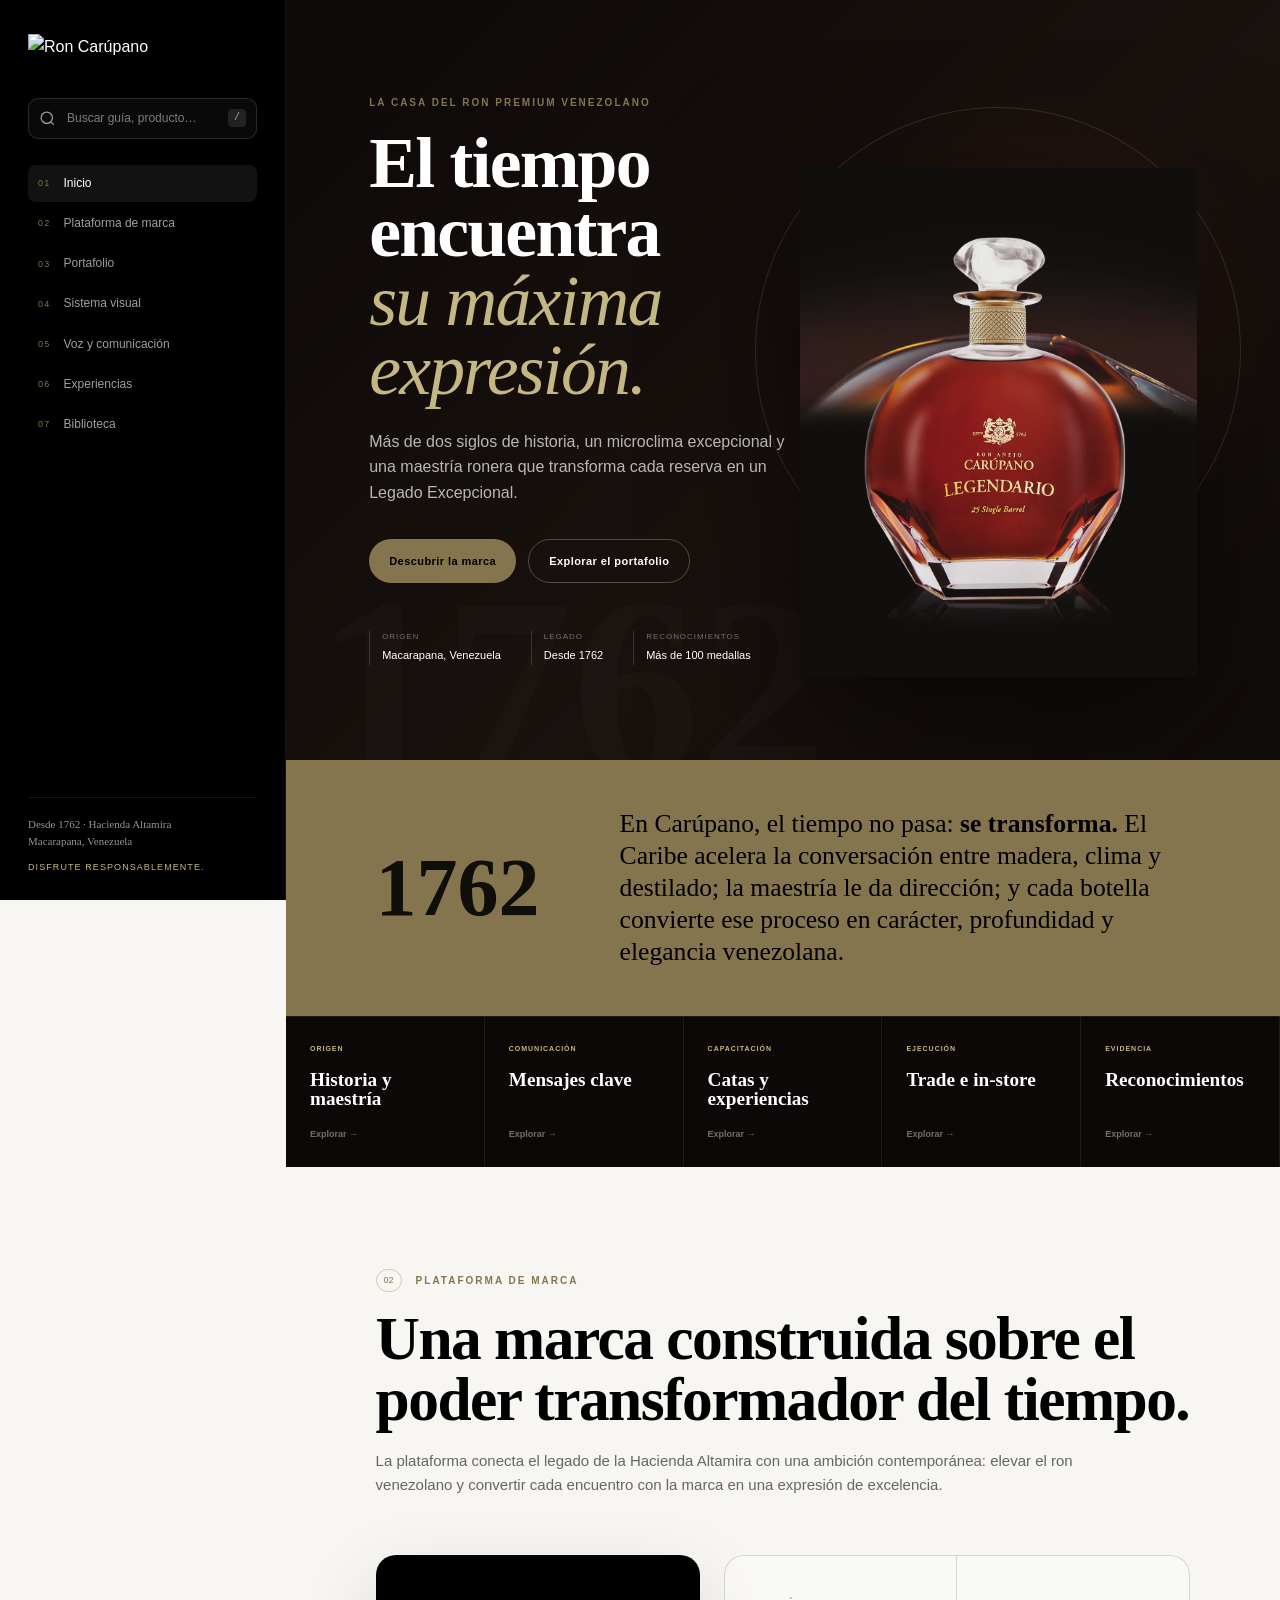
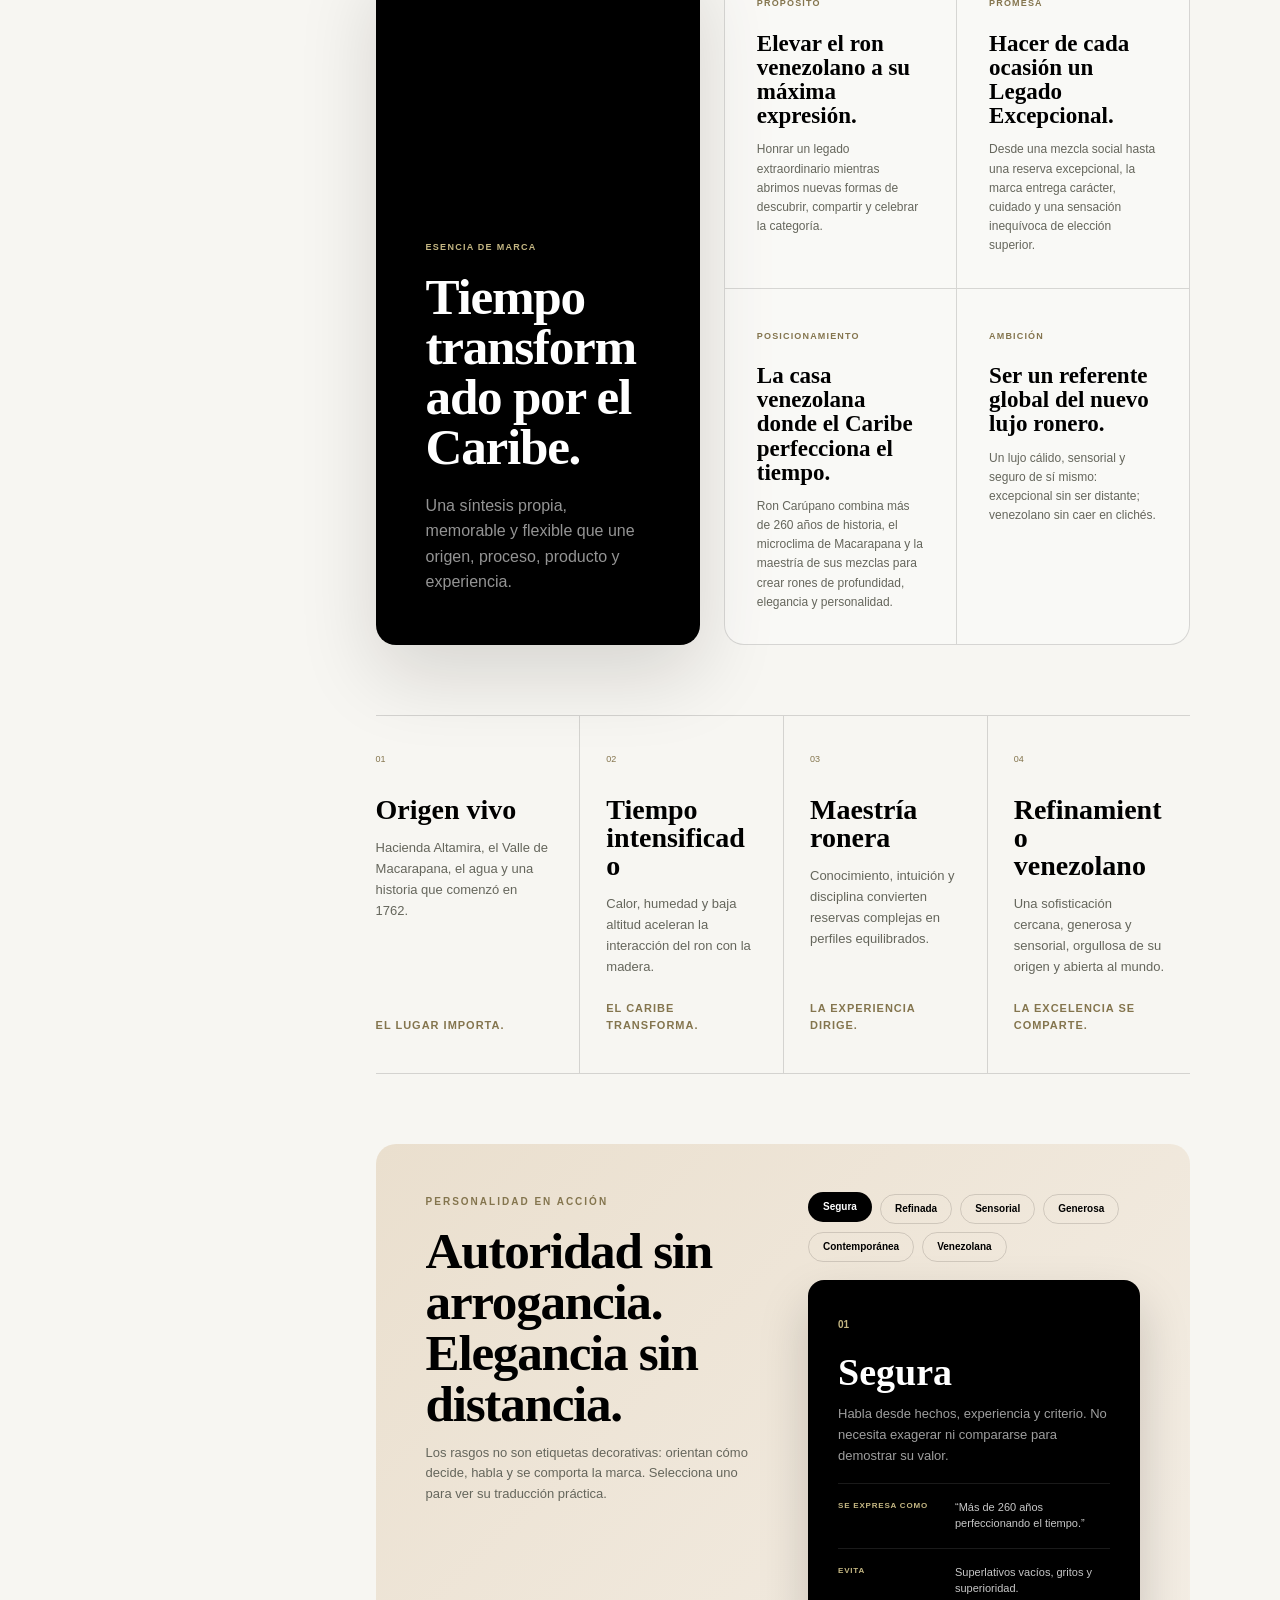
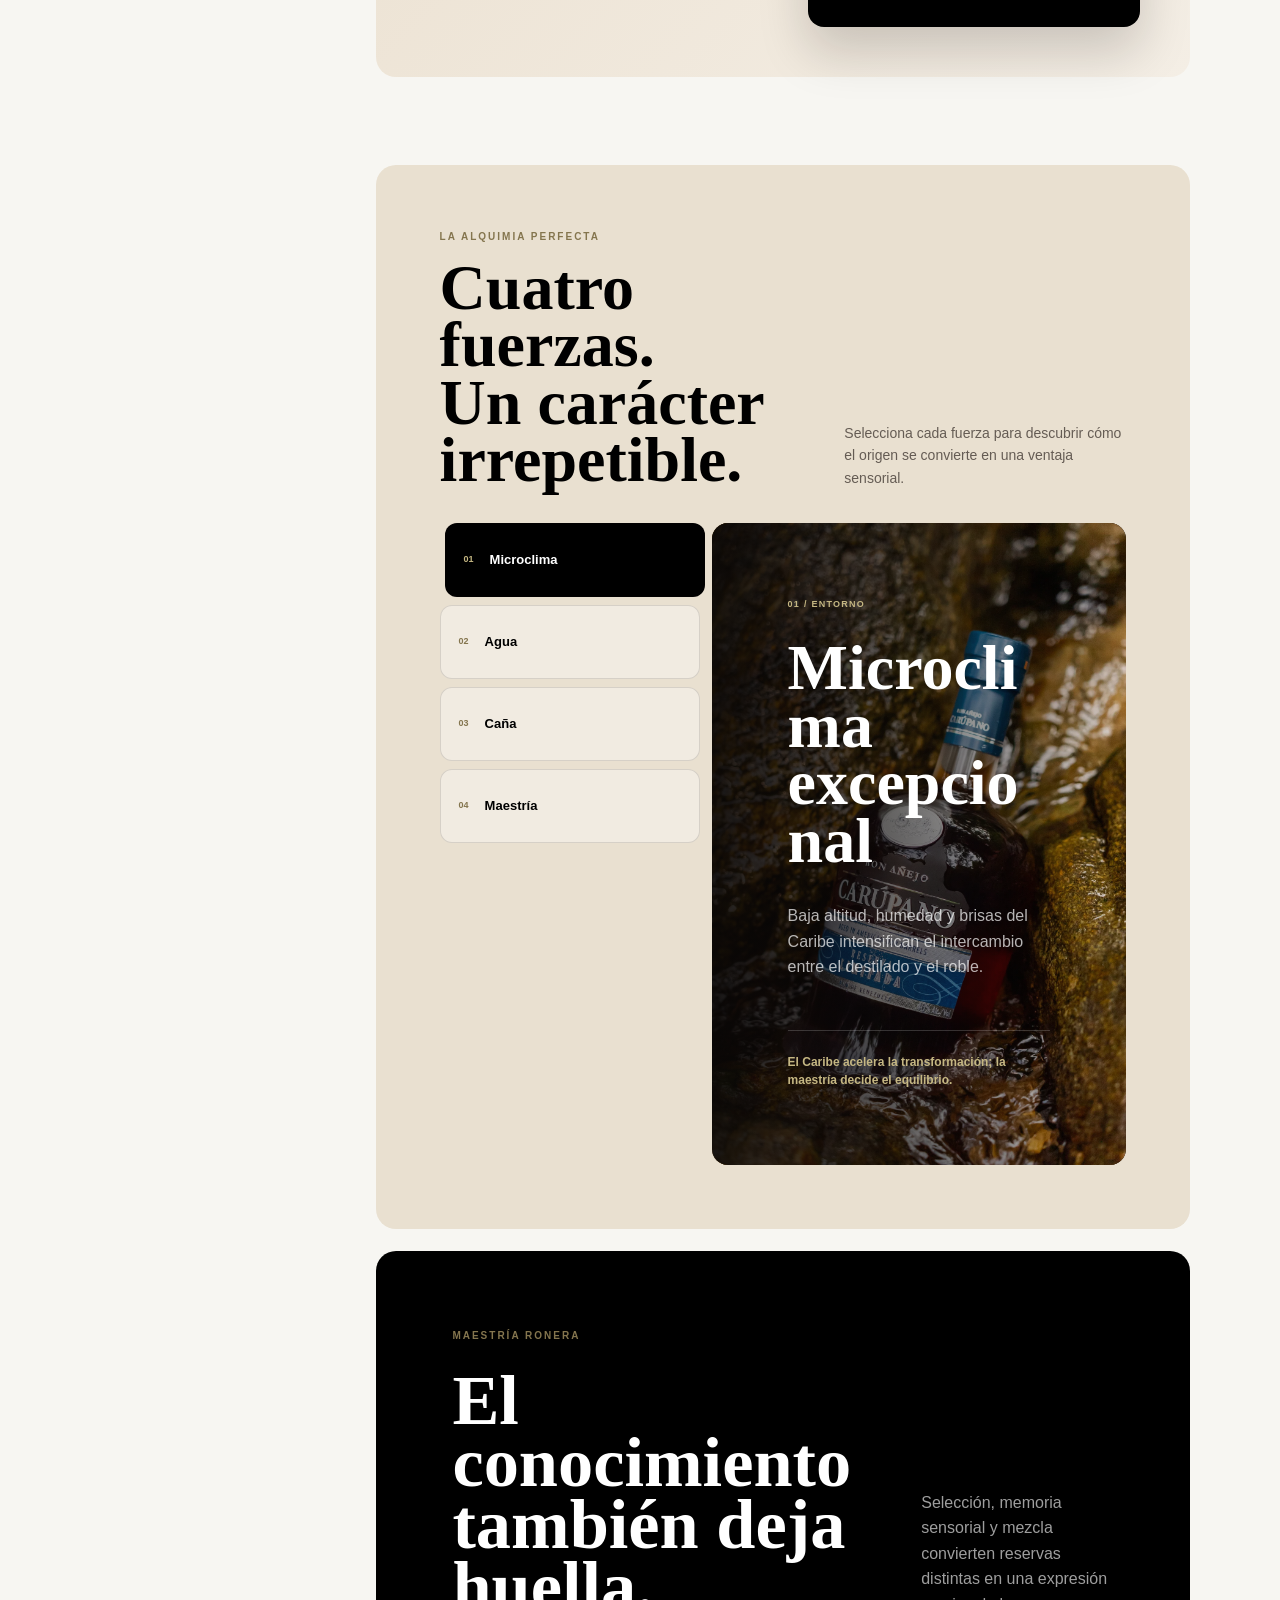
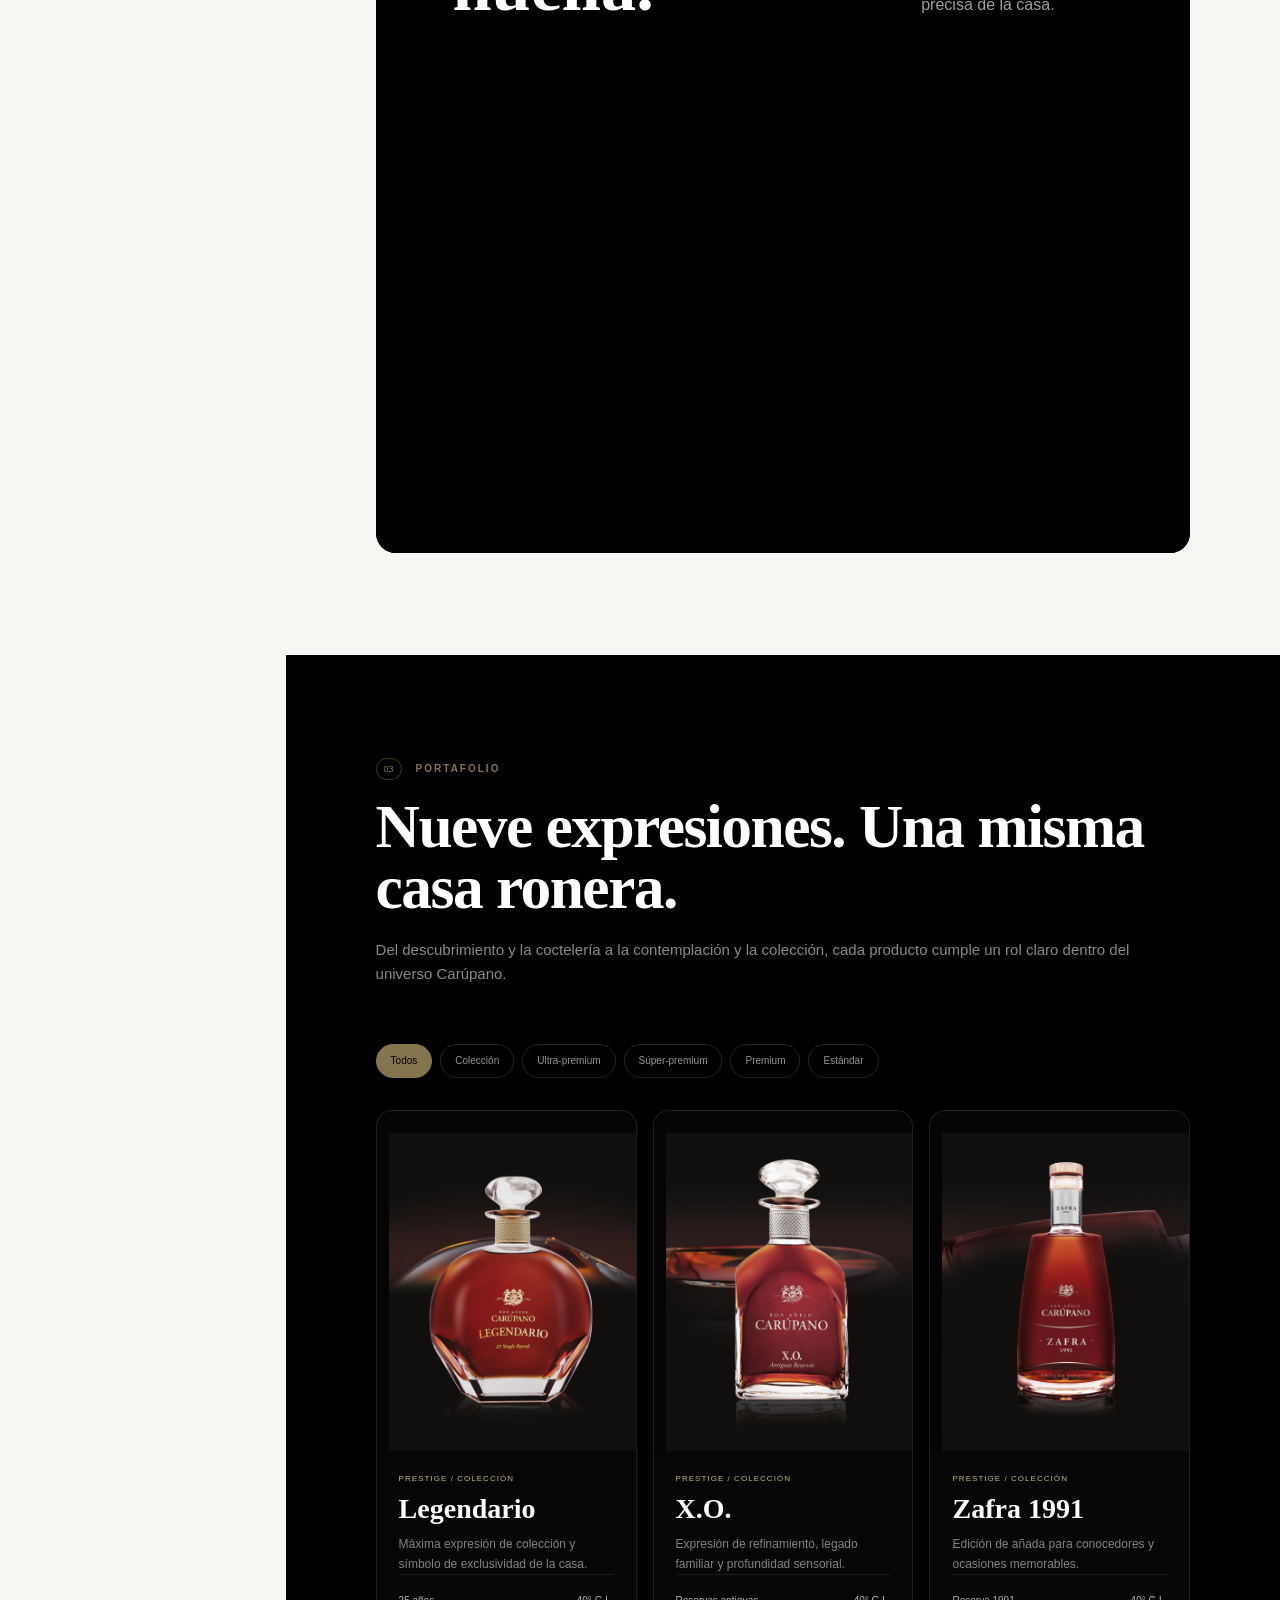
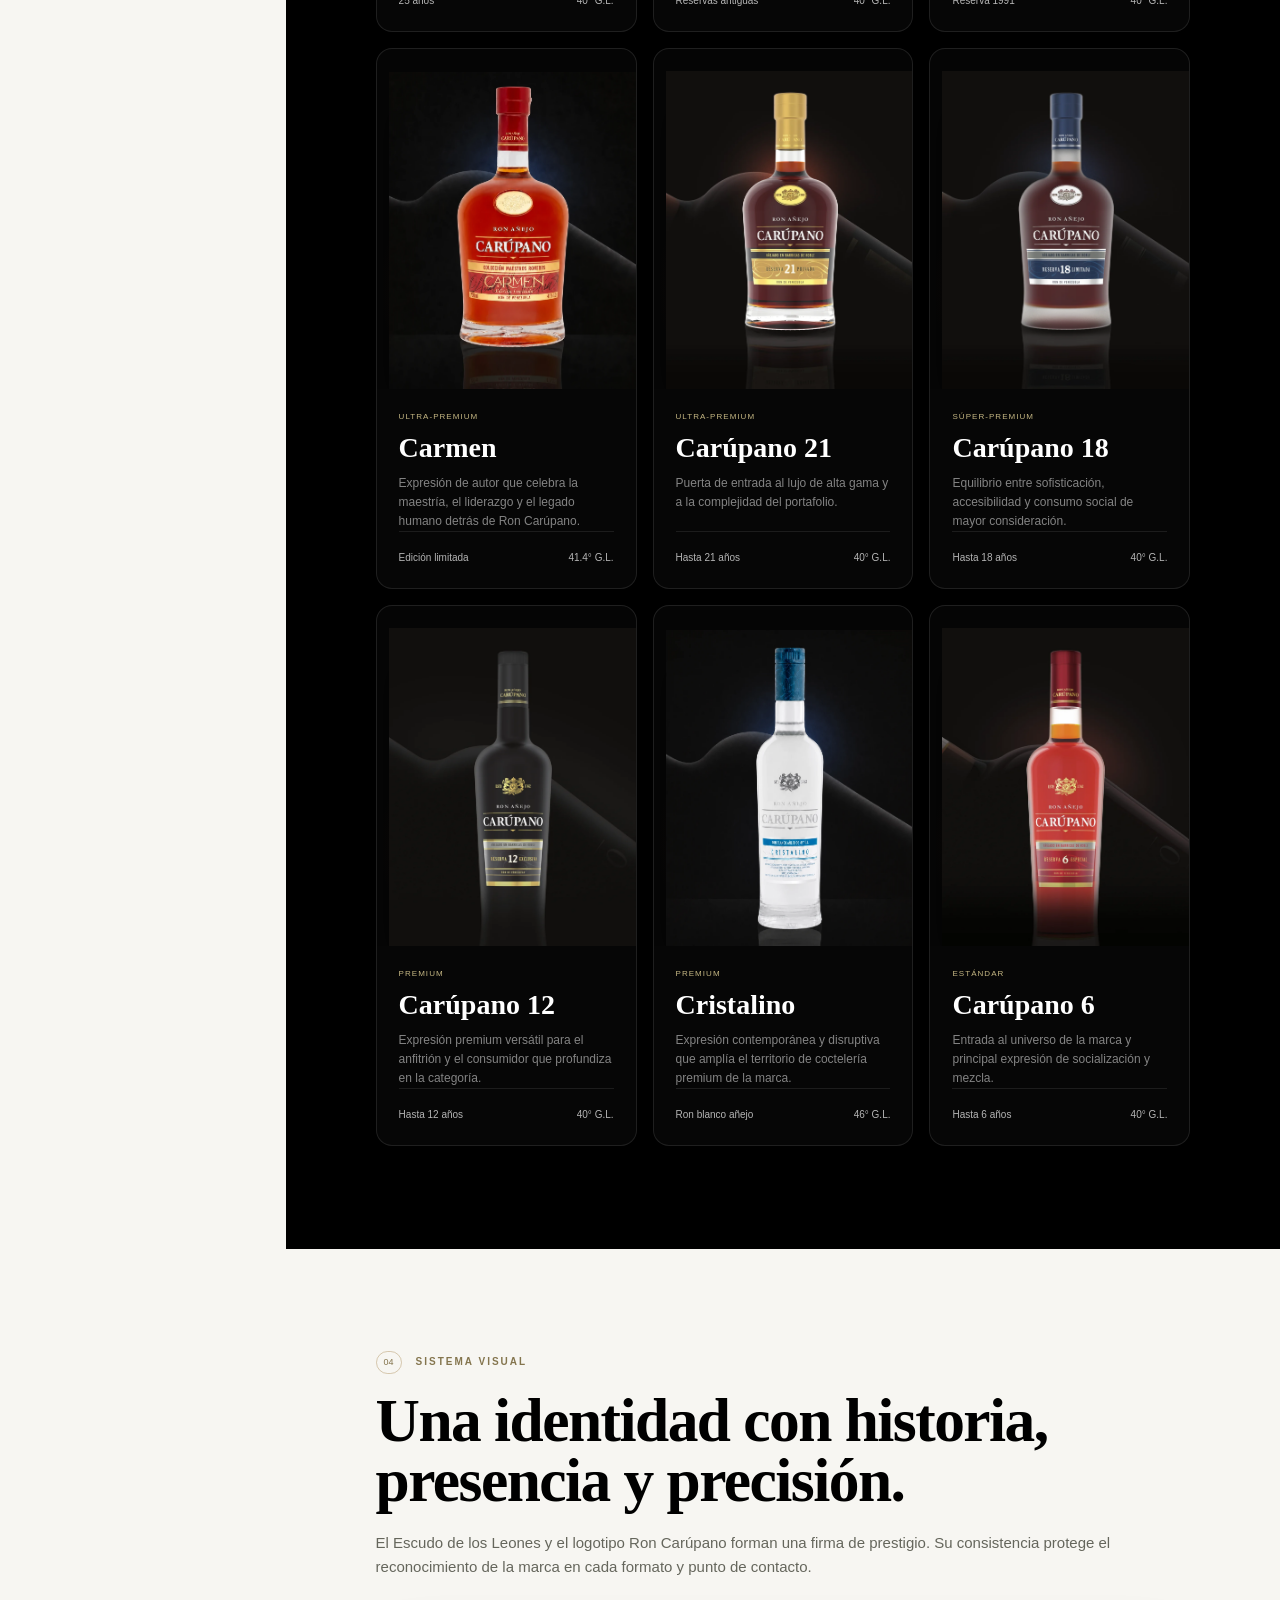
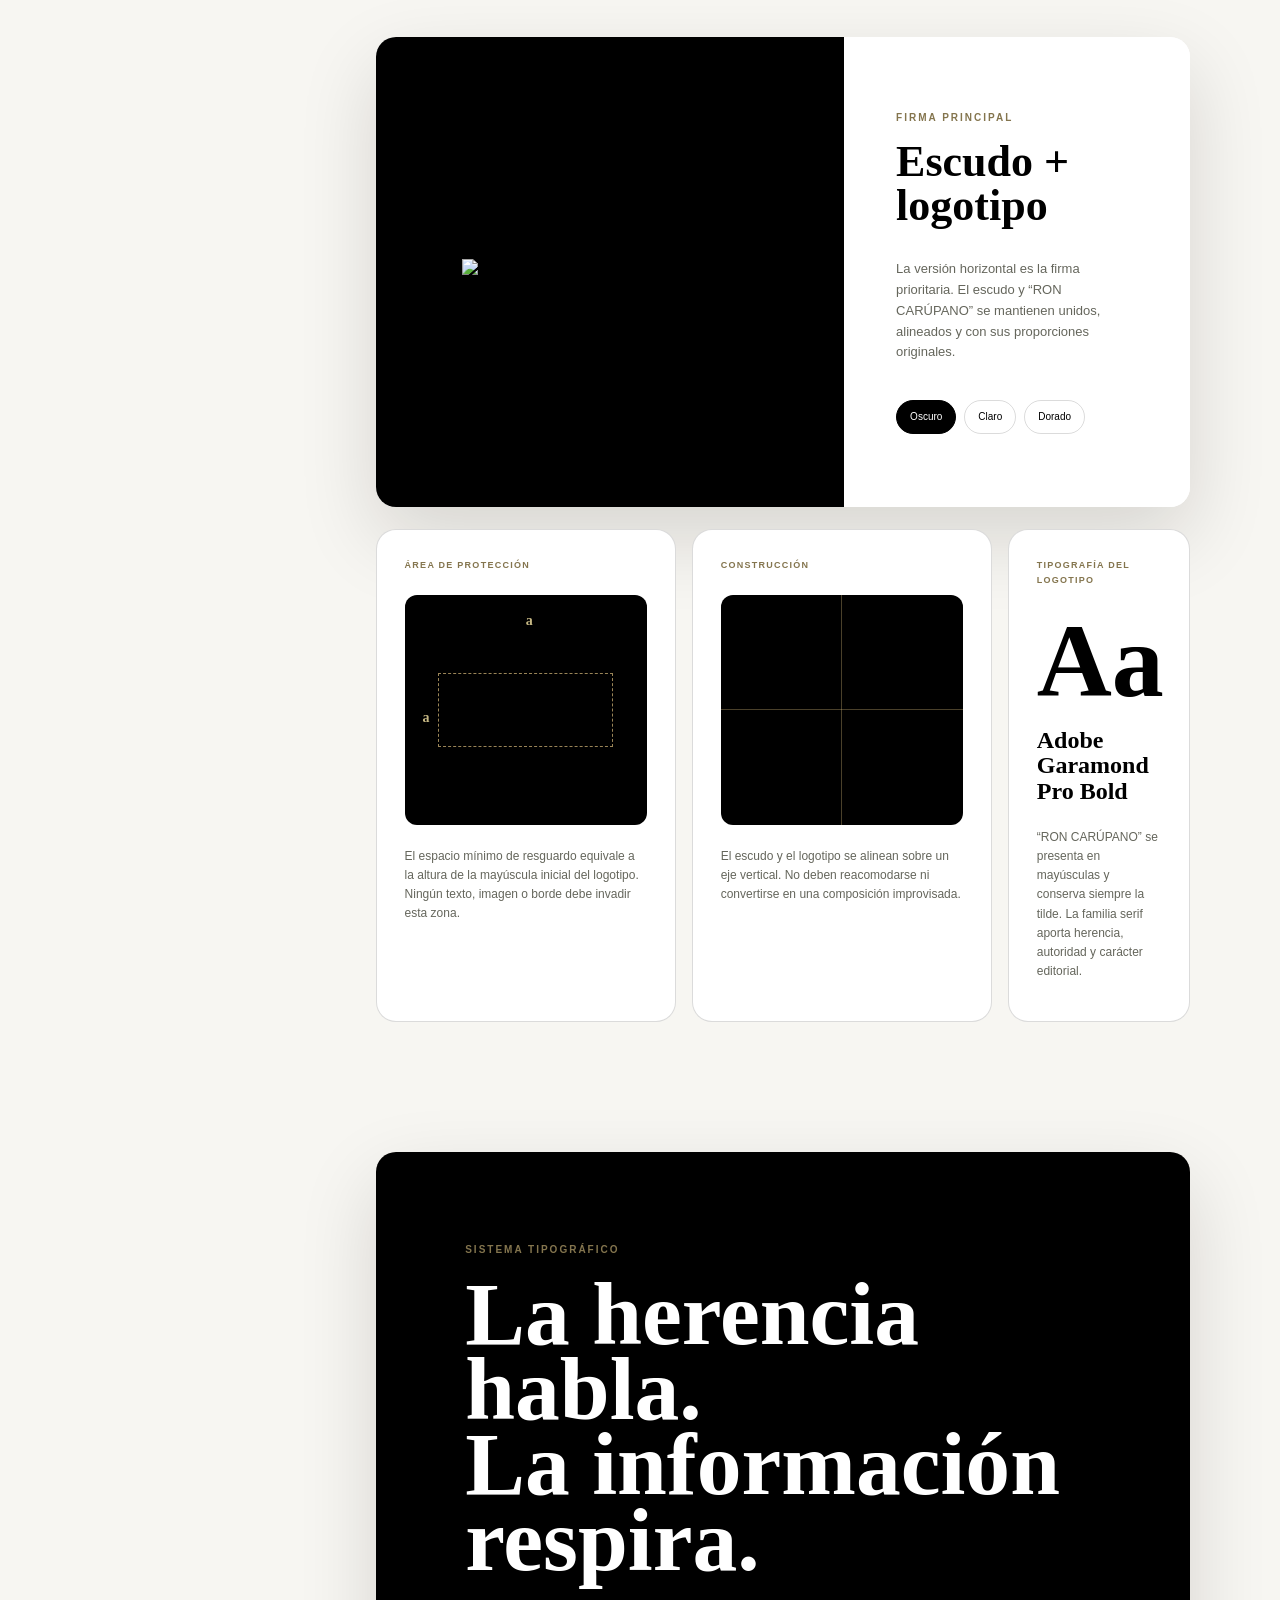
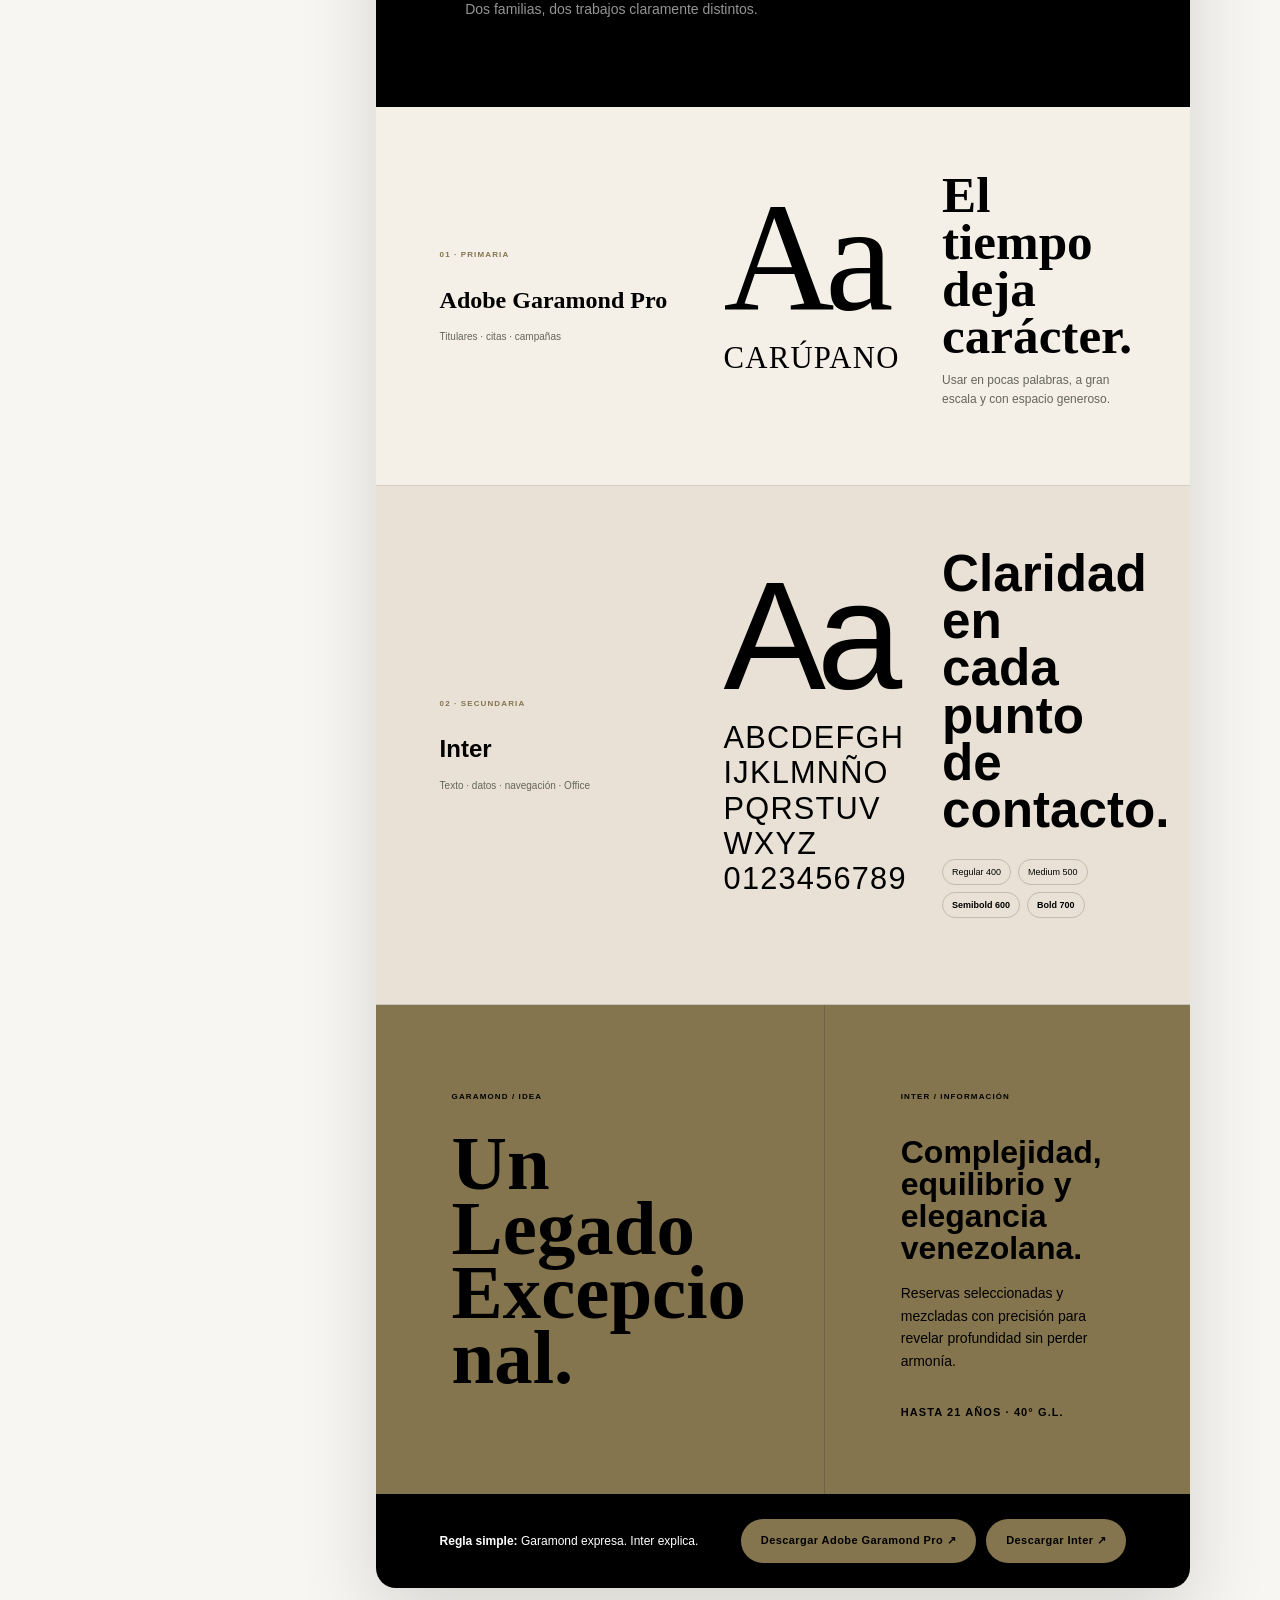
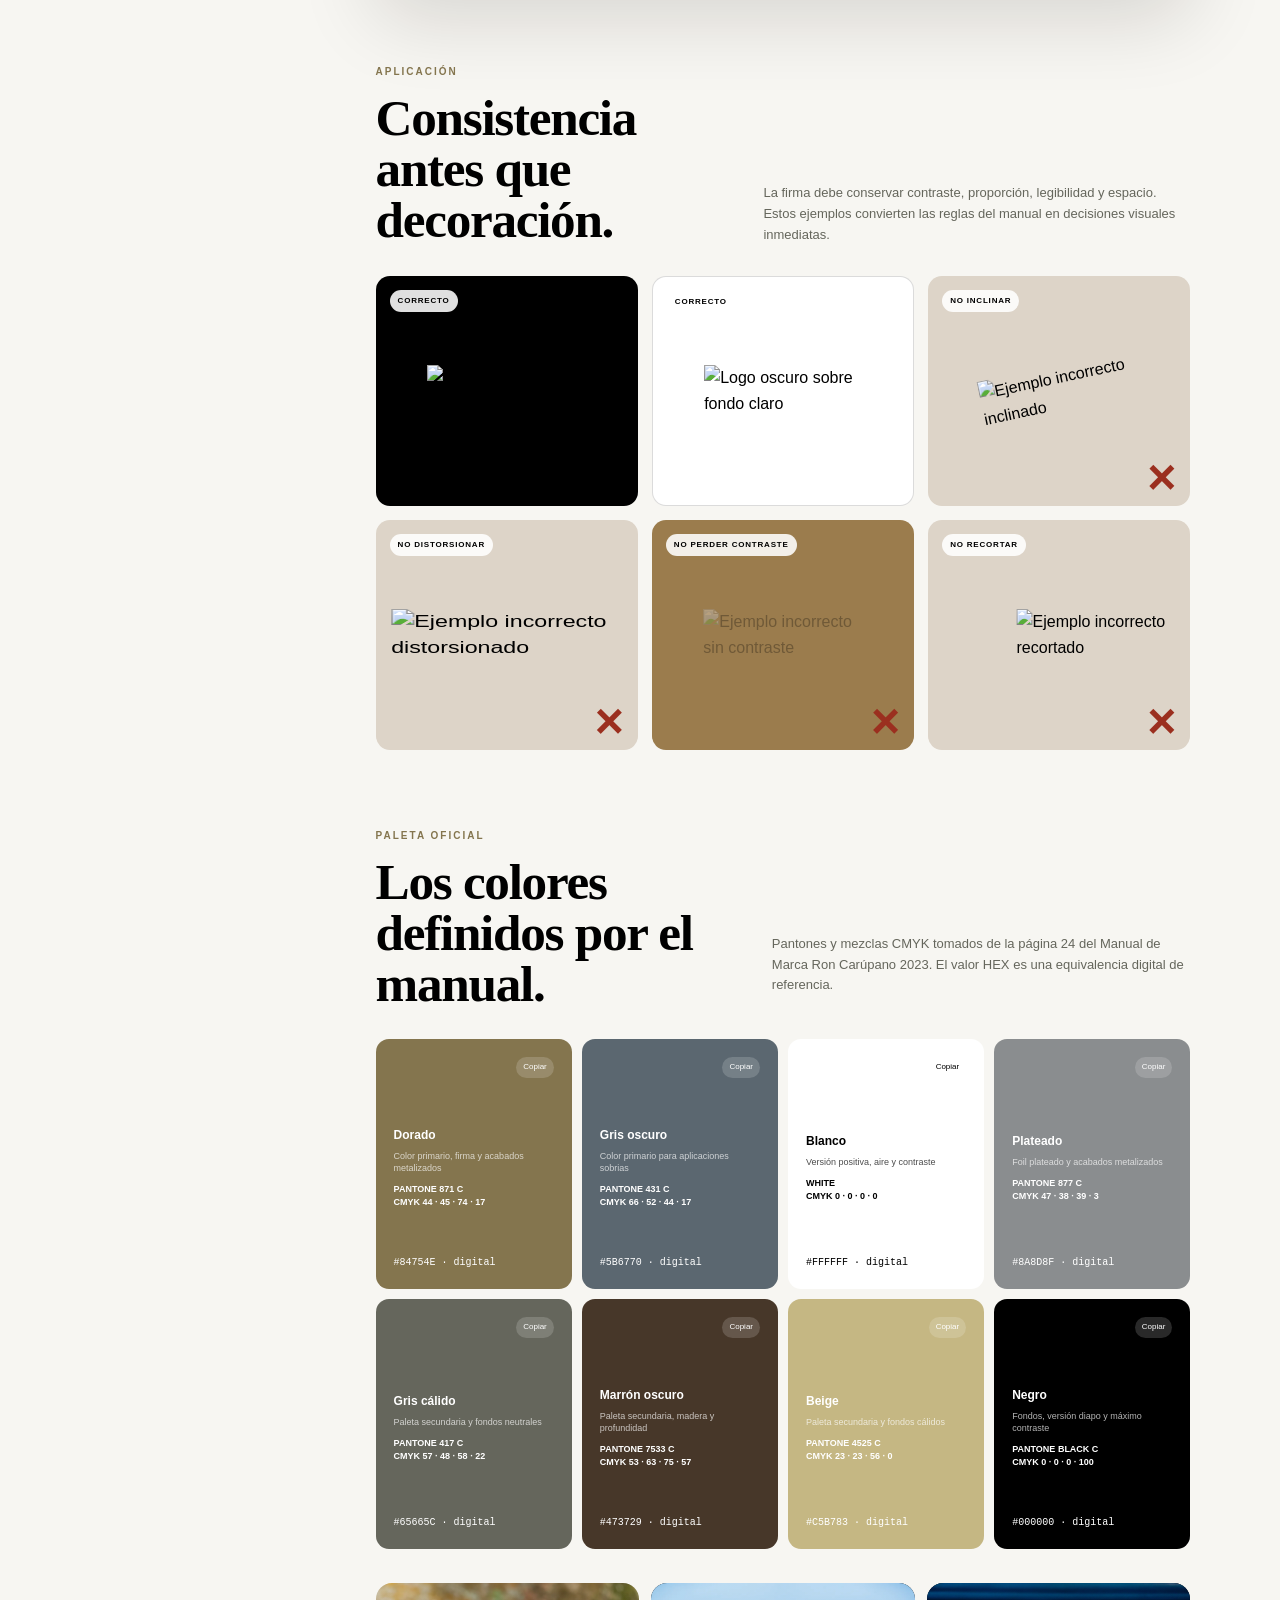
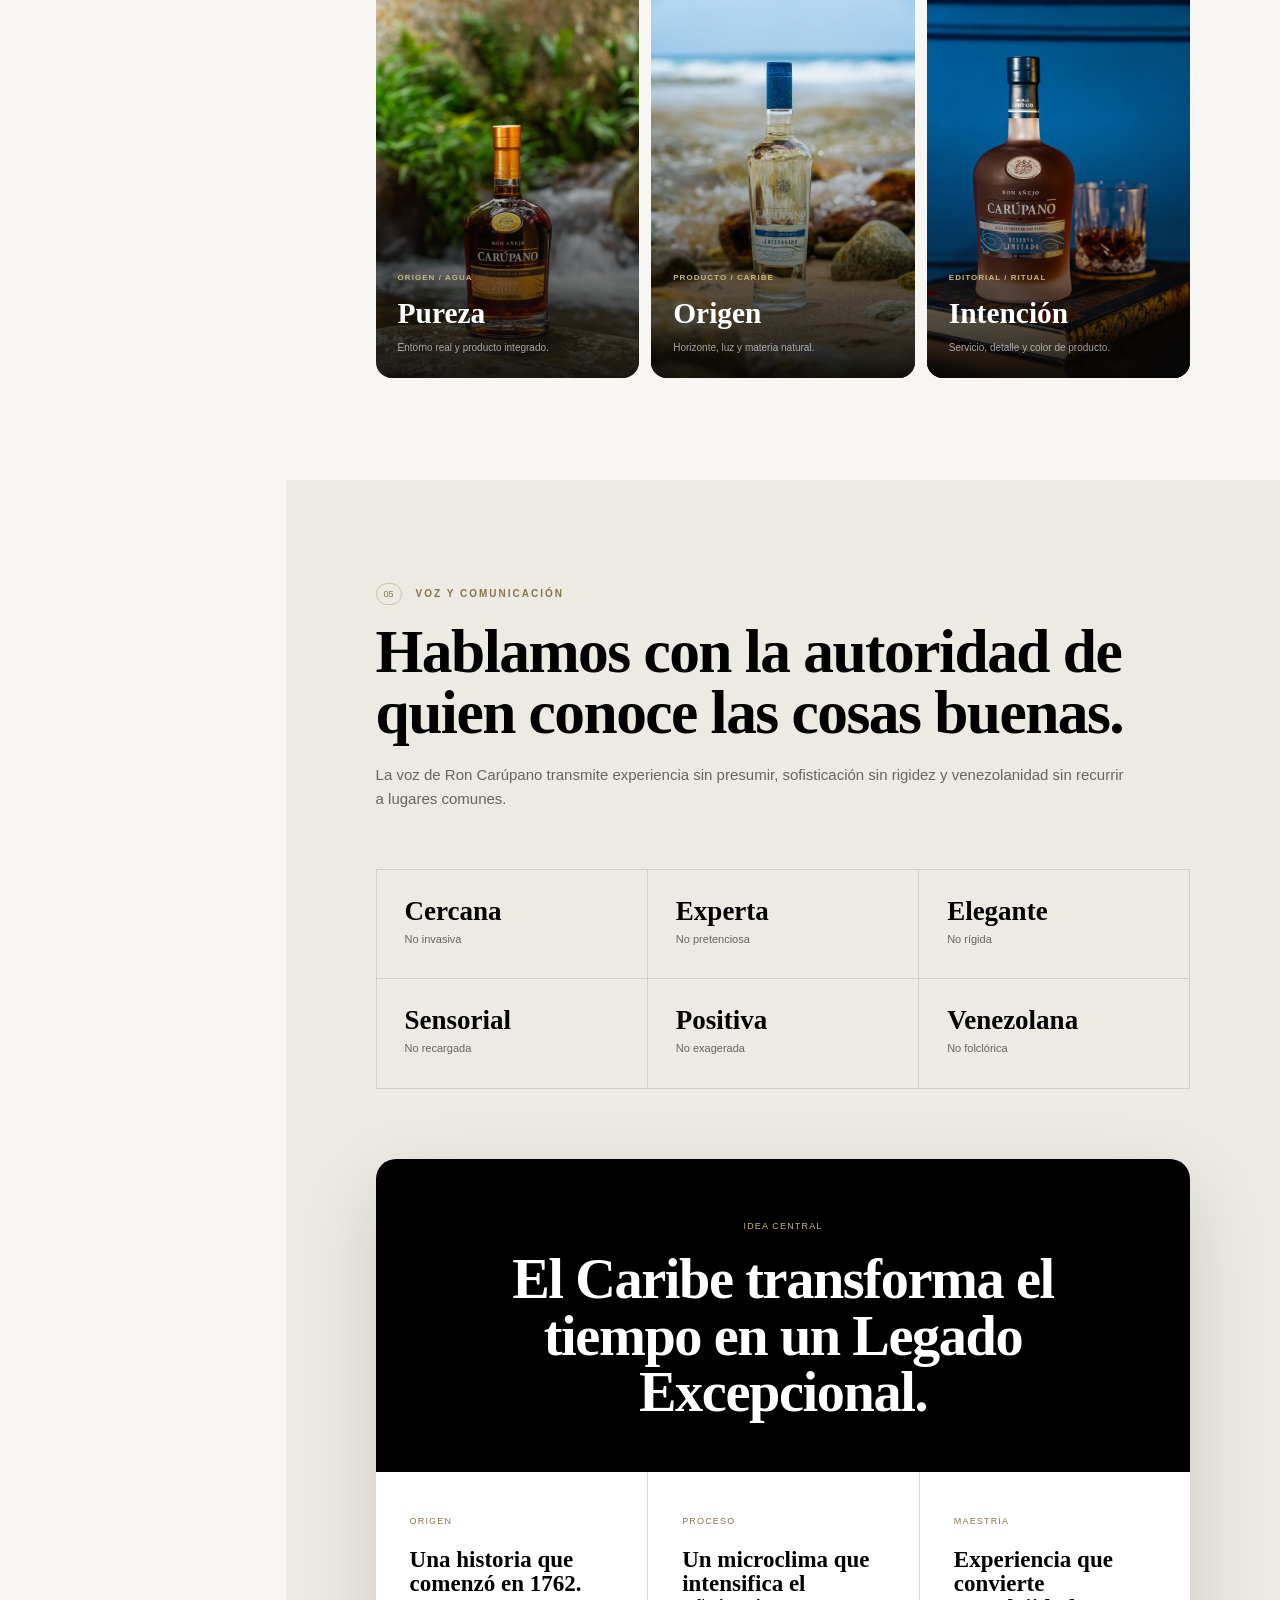
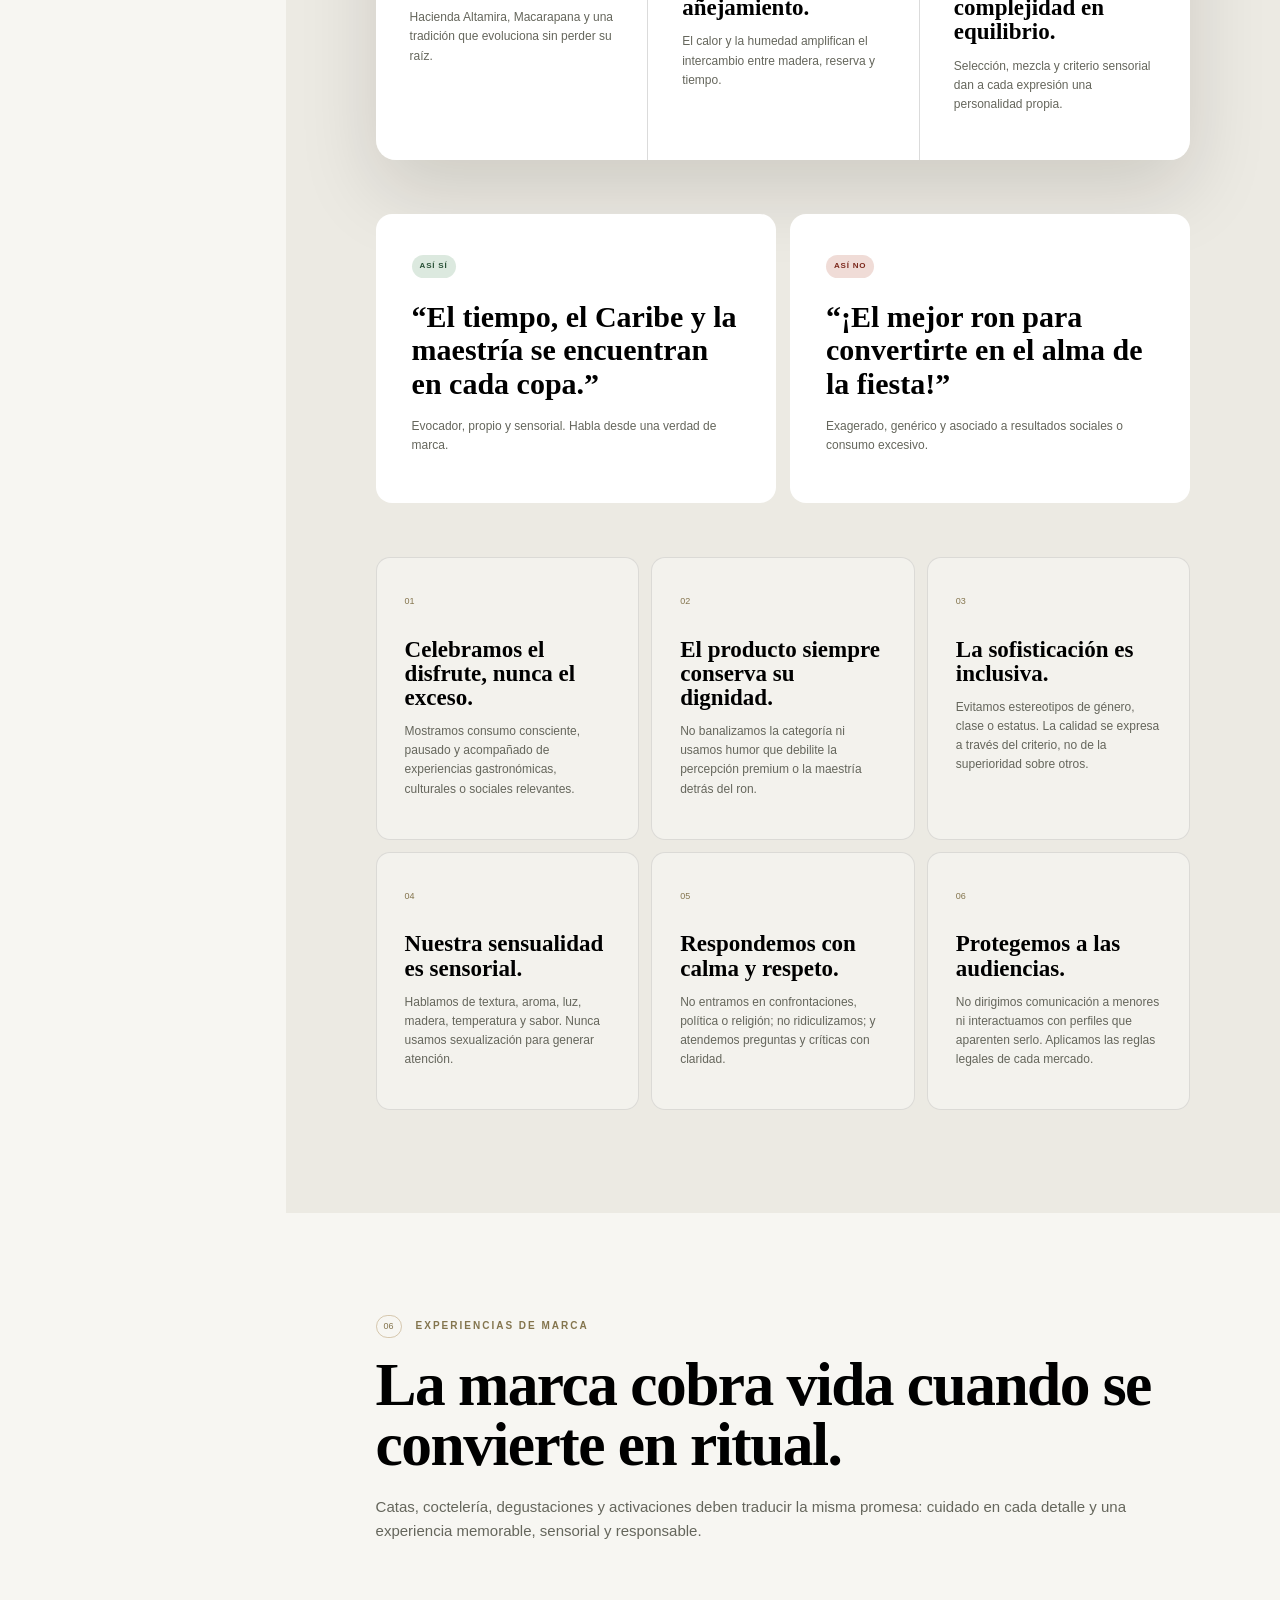
==== commit 2a4e493a: "Actualiza recursos y campaña de marca" ====
--- a/index.html
+++ b/index.html
@@ -51,7 +51,7 @@
       <div class="hero-copy">
         <div class="eyebrow">La casa del ron premium venezolano</div>
         <h1>El tiempo encuentra<br><em>su máxima expresión.</em></h1>
-        <p class="hero-lead">Más de dos siglos de historia, un microclima excepcional y una maestría ronera que transforma cada reserva en una experiencia de Otro Nivel.</p>
+        <p class="hero-lead">Más de dos siglos de historia, un microclima excepcional y una maestría ronera que transforma cada reserva en un Legado Excepcional.</p>
         <div class="hero-actions">
           <a class="button primary" href="#fundamentos">Descubrir la marca</a>
           <a class="button ghost" href="#portafolio">Explorar el portafolio</a>
@@ -90,7 +90,7 @@
         </article>
         <div class="core-grid">
           <article><span>Propósito</span><h3>Elevar el ron venezolano a su máxima expresión.</h3><p>Honrar un legado extraordinario mientras abrimos nuevas formas de descubrir, compartir y celebrar la categoría.</p></article>
-          <article><span>Promesa</span><h3>Hacer de cada ocasión una experiencia de Otro Nivel.</h3><p>Desde una mezcla social hasta una reserva excepcional, la marca entrega carácter, cuidado y una sensación inequívoca de elección superior.</p></article>
+          <article><span>Promesa</span><h3>Hacer de cada ocasión un Legado Excepcional.</h3><p>Desde una mezcla social hasta una reserva excepcional, la marca entrega carácter, cuidado y una sensación inequívoca de elección superior.</p></article>
           <article><span>Posicionamiento</span><h3>La casa venezolana donde el Caribe perfecciona el tiempo.</h3><p>Ron Carúpano combina más de 260 años de historia, el microclima de Macarapana y la maestría de sus mezclas para crear rones de profundidad, elegancia y personalidad.</p></article>
           <article><span>Ambición</span><h3>Ser un referente global del nuevo lujo ronero.</h3><p>Un lujo cálido, sensorial y seguro de sí mismo: excepcional sin ser distante; venezolano sin caer en clichés.</p></article>
         </div>
@@ -199,8 +199,8 @@
         <header class="typography-intro"><div class="eyebrow">Sistema tipográfico</div><h3>La herencia habla.<br>La información respira.</h3><p>Dos familias, dos trabajos claramente distintos.</p></header>
         <article class="type-poster garamond-poster"><div class="type-poster-name"><span>01 · PRIMARIA</span><strong>Adobe Garamond Pro</strong><small>Titulares · citas · campañas</small></div><div class="type-poster-glyphs" aria-label="Muestra de Adobe Garamond Pro">Aa<br><span>CARÚPANO</span></div><div class="type-poster-example"><b>El tiempo<br>deja carácter.</b><p>Usar en pocas palabras, a gran escala y con espacio generoso.</p></div></article>
         <article class="type-poster inter-poster"><div class="type-poster-name"><span>02 · SECUNDARIA</span><strong>Inter</strong><small>Texto · datos · navegación · Office</small></div><div class="type-poster-glyphs" aria-label="Muestra de Inter">Aa<br><span>ABCDEFGHIJKLMNÑOPQRSTUVWXYZ<br>0123456789</span></div><div class="type-poster-example"><b>Claridad en cada<br>punto de contacto.</b><div class="weight-row"><i>Regular 400</i><i>Medium 500</i><i>Semibold 600</i><i>Bold 700</i></div></div></article>
-        <div class="type-composition"><div><span>GARAMOND / IDEA</span><h4>Una reserva<br>de Otro Nivel.</h4></div><div><span>INTER / INFORMACIÓN</span><h5>Complejidad, equilibrio y elegancia venezolana.</h5><p>Reservas seleccionadas y mezcladas con precisión para revelar profundidad sin perder armonía.</p><code>HASTA 21 AÑOS · 40° G.L.</code></div></div>
-        <div class="type-actions"><p><strong>Regla simple:</strong> Garamond expresa. Inter explica.</p><div class="type-downloads"><a class="button type-download" href="https://fonts.adobe.com/fonts/adobe-garamond" target="_blank" rel="noopener">Descargar Adobe Garamond Pro ↗</a><a class="button type-download" href="assets/downloads/ron-carupano-tipografia-inter.zip" download>Descargar Inter</a></div></div>
+        <div class="type-composition"><div><span>GARAMOND / IDEA</span><h4>Un Legado<br>Excepcional.</h4></div><div><span>INTER / INFORMACIÓN</span><h5>Complejidad, equilibrio y elegancia venezolana.</h5><p>Reservas seleccionadas y mezcladas con precisión para revelar profundidad sin perder armonía.</p><code>HASTA 21 AÑOS · 40° G.L.</code></div></div>
+        <div class="type-actions"><p><strong>Regla simple:</strong> Garamond expresa. Inter explica.</p><div class="type-downloads"><a class="button type-download" href="https://fonts.adobe.com/fonts/adobe-garamond" target="_blank" rel="noopener">Descargar Adobe Garamond Pro ↗</a><a class="button type-download" href="assets/downloads/ron-carupano-tipografia-inter.zip" download>Descargar Inter ↗</a></div></div>
       </div>
 
       <div class="usage-section">
@@ -239,7 +239,7 @@
       </div>
 
       <div class="message-house">
-        <article class="message-roof"><span>Idea central</span><h3>El Caribe transforma el tiempo en una experiencia de Otro Nivel.</h3></article>
+        <article class="message-roof"><span>Idea central</span><h3>El Caribe transforma el tiempo en un Legado Excepcional.</h3></article>
         <div class="message-pillars">
           <article><span>Origen</span><h4>Una historia que comenzó en 1762.</h4><p>Hacienda Altamira, Macarapana y una tradición que evoluciona sin perder su raíz.</p></article>
           <article><span>Proceso</span><h4>Un microclima que intensifica el añejamiento.</h4><p>El calor y la humedad amplifican el intercambio entre madera, reserva y tiempo.</p></article>
@@ -318,7 +318,12 @@
 
         <article class="resource-item resource-feature presentation" data-resource-category="presentation">
           <div class="resource-visual deck-system"><div class="deck-slide cover"><small>MASTER DECK</small><strong>El Caribe transforma<br>el tiempo.</strong><img src="assets/images/editorial/05062026-DSC05306.webp" alt=""></div><div class="deck-stack"><div class="deck-slide light"><small>IDEA CENTRAL</small><strong>El origen es una ventaja.</strong></div><div class="deck-slide gold"><b>01</b><span>Divisor</span></div><div class="deck-slide dark"><small>PRODUCTO</small><strong>Carúpano 21</strong></div></div></div>
-          <div class="resource-info"><span>Presentaciones · PowerPoint editable</span><h3>Master deck de marca</h3><p>Treinta templates 16:9 de alto impacto para portadas, separadores, argumentos, imágenes, citas, productos, portafolio, pilares, cifras, procesos, campañas, social media, planes de acción, agenda, equipos y cierres. Adobe Garamond Pro e Inter sostienen una jerarquía coherente; la paleta oficial y la firma Ron Carúpano recorren todo el sistema, y el contenido permanece editable.</p><a class="resource-action" href="assets/downloads/ron-carupano-master-deck.pptx?v=20260721-compatible" download>Descargar PowerPoint <span aria-hidden="true">↓</span></a></div>
+          <div class="resource-info"><span>Presentaciones · PowerPoint editable</span><h3>Master deck de marca</h3><p>Treinta templates 16:9 de alto impacto para portadas, separadores, argumentos, imágenes, citas, productos, portafolio, pilares, cifras, procesos, campañas, social media, planes de acción, agenda, equipos y cierres. Adobe Garamond Pro e Inter sostienen una jerarquía coherente; la paleta oficial y la firma Ron Carúpano recorren todo el sistema, y el contenido permanece editable.</p><a class="resource-action" href="https://roncarupanousa.sharepoint.com/:p:/s/Mercadeo/IQBRb56zDvn6SYpzHByVQzVUAYw43fuxZV7LOtHVnj_XlYI?e=rBT05N" target="_blank" rel="noopener">Abrir Master Deck en SharePoint <span aria-hidden="true">↗</span></a></div>
+        </article>
+
+        <article class="resource-item resource-feature presentation" data-resource-category="presentation">
+          <div class="resource-visual deck-system"><div class="deck-slide cover"><small>BRAND TRAINING</small><strong>Legado<br>Excepcional.</strong><img src="assets/images/editorial/04062026-DSC04128.webp" alt=""></div><div class="deck-stack"><div class="deck-slide light"><small>HISTORIA</small><strong>Más de dos siglos de maestría.</strong></div><div class="deck-slide gold"><b>02</b><span>Formación</span></div><div class="deck-slide dark"><small>MARCA</small><strong>Ron Carúpano</strong></div></div></div>
+          <div class="resource-info"><span>Formación · Presentación de marca</span><h3>Brand Training</h3><p>Presentación de formación para conocer la historia, el legado, el portafolio y los principios que guían la expresión de Ron Carúpano.</p><a class="resource-action" href="https://roncarupanousa.sharepoint.com/:p:/s/Mercadeo/IQDZW9nQol7iTIJeNWxaY8wpAcrCijYLe0NxSsdoK9iHPP4?e=akHUde" target="_blank" rel="noopener">Abrir Brand Training en SharePoint <span aria-hidden="true">↗</span></a></div>
         </article>
 
         <article class="resource-item resource-wide trade" data-resource-category="trade">
--- a/v01.css
+++ b/v01.css
@@ -335,3 +335,130 @@
 .kv-controls button{width:30px;height:30px;border:1px solid rgba(255,255,255,.28);border-radius:50%;background:rgba(12,9,7,.6);color:white;cursor:pointer}
 .kv-controls button:hover{background:var(--gold);color:var(--ink)}
 @media(max-width:820px){.resource-gallery{grid-template-columns:1fr}.resource-item,.resource-item.resource-wide,.resource-item.resource-feature{grid-column:1}.resource-item .resource-visual,.resource-item.resource-wide .resource-visual{height:330px;min-height:330px}}
+
+/* Responsive hardening: all hub modules */
+html,body{max-width:100%;overflow-x:clip}
+img{height:auto}
+main,section,article,header,footer,nav,div{min-width:0}
+h1,h2,h3,h4,h5,p,strong,em,span{overflow-wrap:break-word}
+.button,.text-button,.type-download,.resource-action{min-height:44px}
+
+@media(max-width:980px){
+  body.menu-open{overflow:hidden}
+  body.menu-open:after{content:"";position:fixed;z-index:49;inset:70px 0 0;background:rgba(0,0,0,.56)}
+  .sidebar{z-index:55;top:70px;height:calc(100dvh - 70px);overflow-y:auto;padding-bottom:max(28px,env(safe-area-inset-bottom))}
+  .mobile-header{padding-left:max(20px,env(safe-area-inset-left));padding-right:max(20px,env(safe-area-inset-right))}
+  .section-heading,.alchemy-intro,.film-heading{grid-template-columns:1fr;gap:22px}
+  .section-heading p,.alchemy-intro p,.film-heading p{max-width:680px}
+  .hero-copy,.hero-visual{min-width:0}
+  .awards-banner{min-height:0}
+}
+
+@media(max-width:720px){
+  .mobile-brand img{width:min(48vw,170px)}
+  .hero{padding:clamp(42px,10vw,58px) 20px 0}
+  .hero h1{font-size:clamp(38px,12.2vw,52px);line-height:.91;letter-spacing:-.025em}
+  .hero h1 br{display:none}
+  .hero-lead{font-size:14px;line-height:1.6}
+  .hero-actions{display:grid;grid-template-columns:1fr;gap:10px}
+  .hero-actions .button{width:100%;justify-content:center;text-align:center}
+  .hero-meta{display:grid;grid-template-columns:1fr 1fr;gap:18px 14px}
+  .hero-meta div:last-child{grid-column:1/-1}
+  .hero-visual{min-height:clamp(360px,108vw,470px)}
+  .hero-bottle{width:min(82vw,350px);height:auto;max-height:440px;object-fit:contain}
+  .hero-signature{max-width:44vw}
+  .brand-manifesto{padding:34px 20px}
+  .brand-manifesto p{font-size:clamp(20px,6.4vw,25px)}
+  .hub-paths a{min-height:96px;padding:22px 20px}
+  .hub-paths strong{margin:10px 0;font-size:19px}
+  .section{padding:64px 20px}
+  .section-heading{margin-bottom:38px}
+  .section-heading h2{font-size:clamp(34px,10.2vw,44px);line-height:.94}
+  .section-heading p{font-size:13px}
+  .core-hero,.personality-board,.alchemy-proof{padding:28px 22px}
+  .core-hero h3,.personality-heading h3{font-size:clamp(34px,9vw,44px)}
+  .personality-list{display:grid;grid-template-columns:1fr 1fr}
+  .personality-list button{min-height:44px;padding:10px}
+  .personality-detail{min-height:0;padding:24px 20px}
+  .personality-detail>p{min-height:0}
+  .alchemy-proof{margin-top:54px}
+  .alchemy-intro h3{font-size:clamp(36px,10vw,46px)}
+  .alchemy-tabs button{min-height:60px;padding:13px}
+  .alchemy-stage,.alchemy-stage-copy{min-height:clamp(410px,125vw,510px)}
+  .alchemy-stage-copy{padding:30px 22px;justify-content:flex-end}
+  .alchemy-stage-copy h4{font-size:clamp(36px,10vw,48px)}
+  .alchemy-stage-copy p{font-size:14px}
+  .alchemy-stage:after{background:linear-gradient(0deg,rgba(9,7,6,.96) 0%,rgba(9,7,6,.62) 58%,rgba(9,7,6,.08) 100%)}
+  .film-heading{padding:38px 22px}
+  .film-heading h3{font-size:clamp(38px,10.5vw,50px)}
+  .film-frame{aspect-ratio:16/9}
+  .product-image{height:clamp(330px,105vw,410px)}
+  .product-card h3{font-size:clamp(34px,9vw,44px)}
+  .typography-system{margin-top:72px}
+  .typography-system .typography-intro{padding:42px 22px 32px}
+  .typography-intro h3{font-size:clamp(38px,10.5vw,50px)}
+  .type-poster{gap:26px;padding:38px 22px}
+  .type-poster-glyphs{font-size:clamp(78px,27vw,118px);line-height:.65}
+  .type-poster-example b{font-size:clamp(34px,10vw,46px)}
+  .type-composition>div{padding:38px 22px}
+  .type-composition h4{font-size:clamp(40px,12vw,56px);line-height:.9}
+  .type-scale strong{font-size:clamp(34px,10vw,45px)}
+  .type-actions{padding:24px 22px}
+  .type-downloads{display:grid;width:100%;grid-template-columns:1fr;gap:10px}
+  .type-downloads .button,.type-downloads .type-download{width:100%;justify-content:center;text-align:center}
+  .color-grid{grid-template-columns:1fr}
+  .color-chip{min-height:190px}
+  .art-card{min-height:clamp(330px,112vw,430px)}
+  .awards-banner{padding:62px 20px;gap:34px}
+  .awards-banner strong{font-size:clamp(92px,31vw,140px)}
+  .awards-banner h2{font-size:clamp(35px,10vw,46px)}
+  .awards-photo,.awards-photo img{min-height:0;height:auto;aspect-ratio:4/5}
+  .award-actions{display:grid;grid-template-columns:1fr;width:100%}
+  .award-actions .button{width:100%;justify-content:center;text-align:center}
+  .resource-gallery{gap:16px}
+  .resource-item .resource-visual,.resource-item.resource-wide .resource-visual{height:auto;min-height:0;aspect-ratio:4/3}
+  .resource-info{padding:26px 22px}
+  .resource-info h3{font-size:clamp(29px,8.8vw,38px)}
+  .logo-suite,.deck-system,.portfolio-display,.occasion-system,.packshot-library{padding:14px}
+  .logo-stage{min-height:0;padding:34px 20px}
+  .logo-rules{position:static;height:auto;min-height:56px}
+  .logo-suite{padding-bottom:0}
+  .logo-rules span{padding:12px 4px}
+  .social-system{padding:14px}
+  .social-grid{grid-template-rows:repeat(3,clamp(145px,48vw,185px));gap:8px}
+  .social-post{padding:12px}
+  .deck-system{grid-template-columns:1fr}
+  .portfolio-display{grid-template-rows:auto}
+  .display-header{grid-column:auto}
+  .display-zone img,.display-zone.core img{height:190px;width:min(42%,150px)}
+  .occasion-kv{min-height:0;aspect-ratio:4/5}
+  .packshot-library{grid-template-columns:1fr}
+  .packshot-hero{min-height:0;aspect-ratio:4/5}
+  .packshot-rail{min-height:0;aspect-ratio:1/1}
+  .kv-slide{min-height:0;aspect-ratio:4/5}
+  .site-footer{padding:38px 20px}
+  .product-dialog{width:100vw;max-width:none;max-height:100dvh;height:100dvh;margin:0;border-radius:0}
+  .product-dialog[open]{display:block}
+  .dialog-image{min-height:42dvh;height:42dvh;padding:18px}
+  .dialog-content{padding:32px 20px max(36px,env(safe-area-inset-bottom))}
+  .dialog-close{position:fixed;top:84px;right:16px;width:44px;height:44px}
+  .search-empty{right:20px;bottom:max(20px,env(safe-area-inset-bottom))}
+}
+
+@media(max-width:380px){
+  .hero h1{font-size:36px}
+  .section-heading h2{font-size:32px}
+  .hero-meta{grid-template-columns:1fr}
+  .hero-meta div:last-child{grid-column:auto}
+  .personality-list,.alchemy-tabs{grid-template-columns:1fr}
+  .social-grid{grid-template-columns:1fr;grid-template-rows:repeat(6,170px)}
+  .social-cadence{grid-template-columns:1fr}
+  .packshot-rail{grid-template-columns:repeat(2,1fr);grid-template-rows:repeat(4,1fr);aspect-ratio:1/2}
+}
+
+@media(max-height:520px) and (orientation:landscape) and (max-width:980px){
+  .hero{grid-template-columns:1fr 1fr;padding-top:36px}
+  .hero-visual{min-height:360px}
+  .sidebar{padding-top:22px}
+  .side-nav a{padding-block:8px}
+}
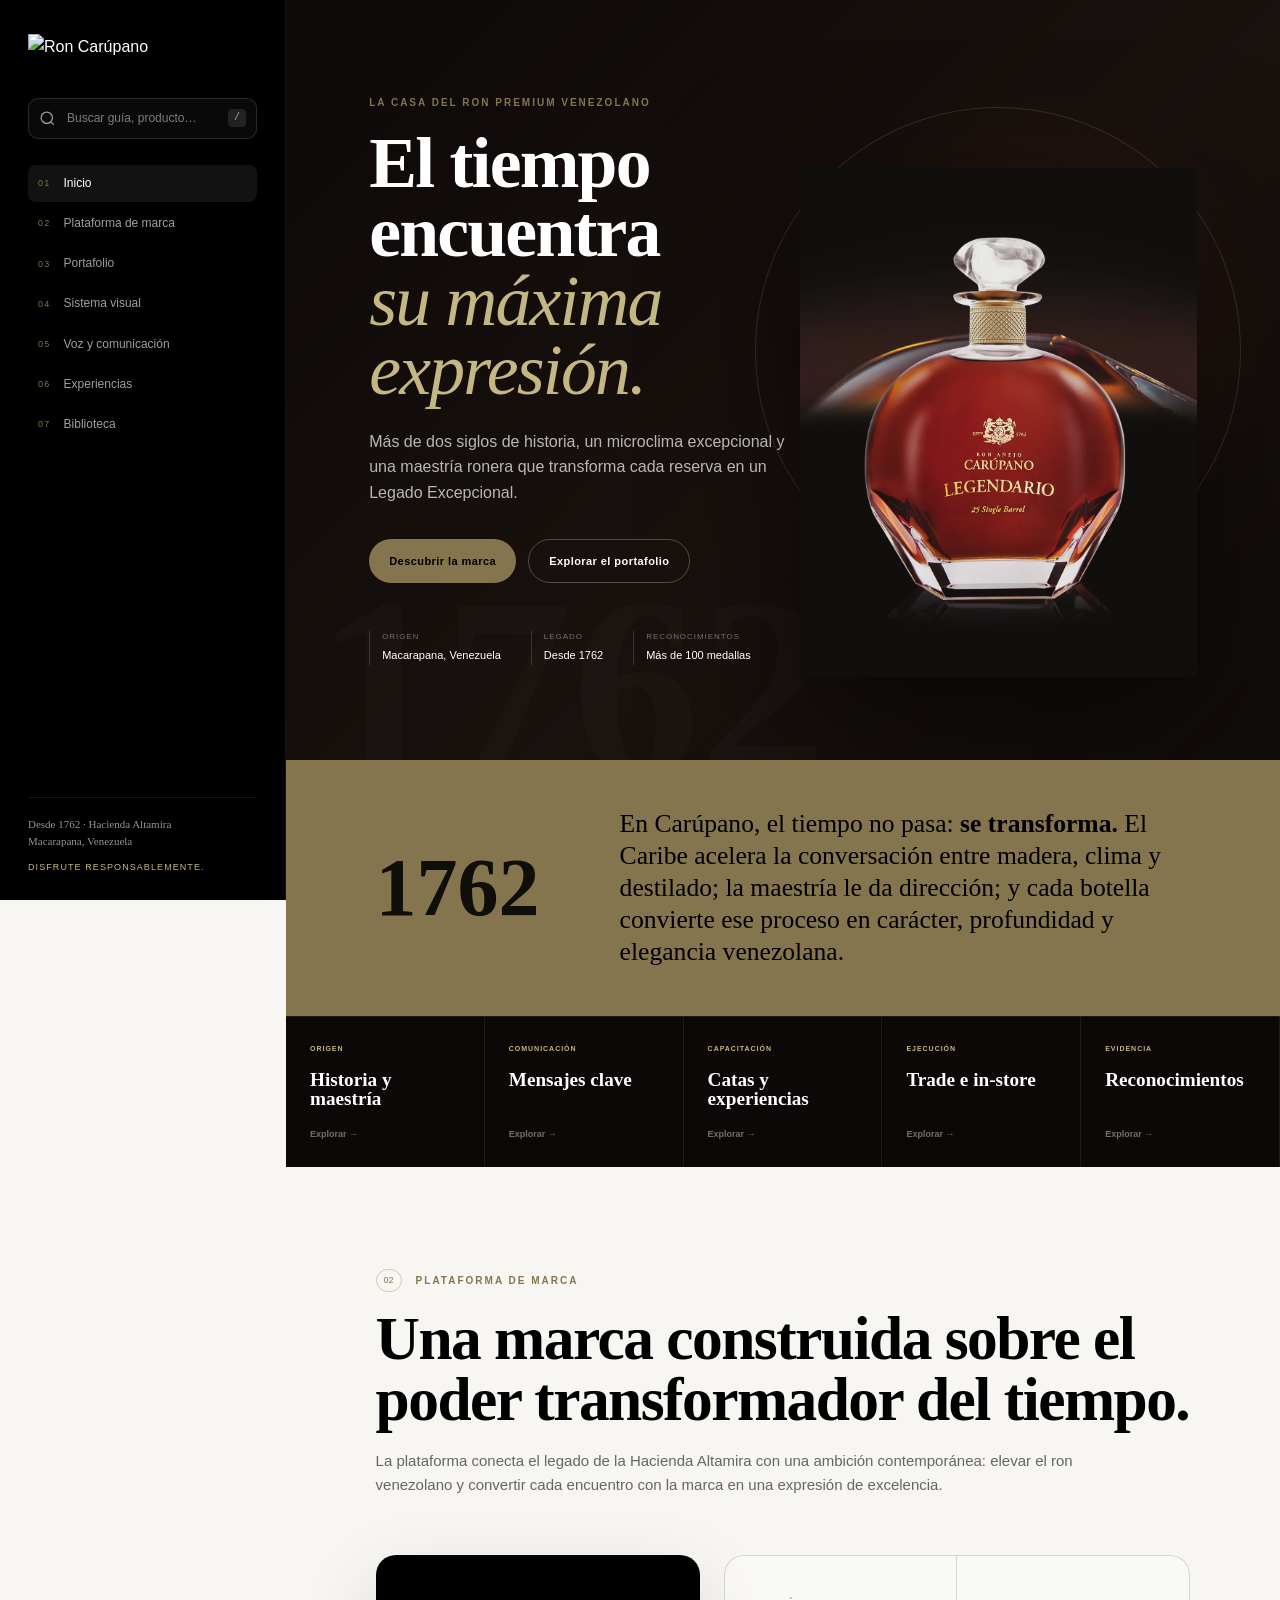
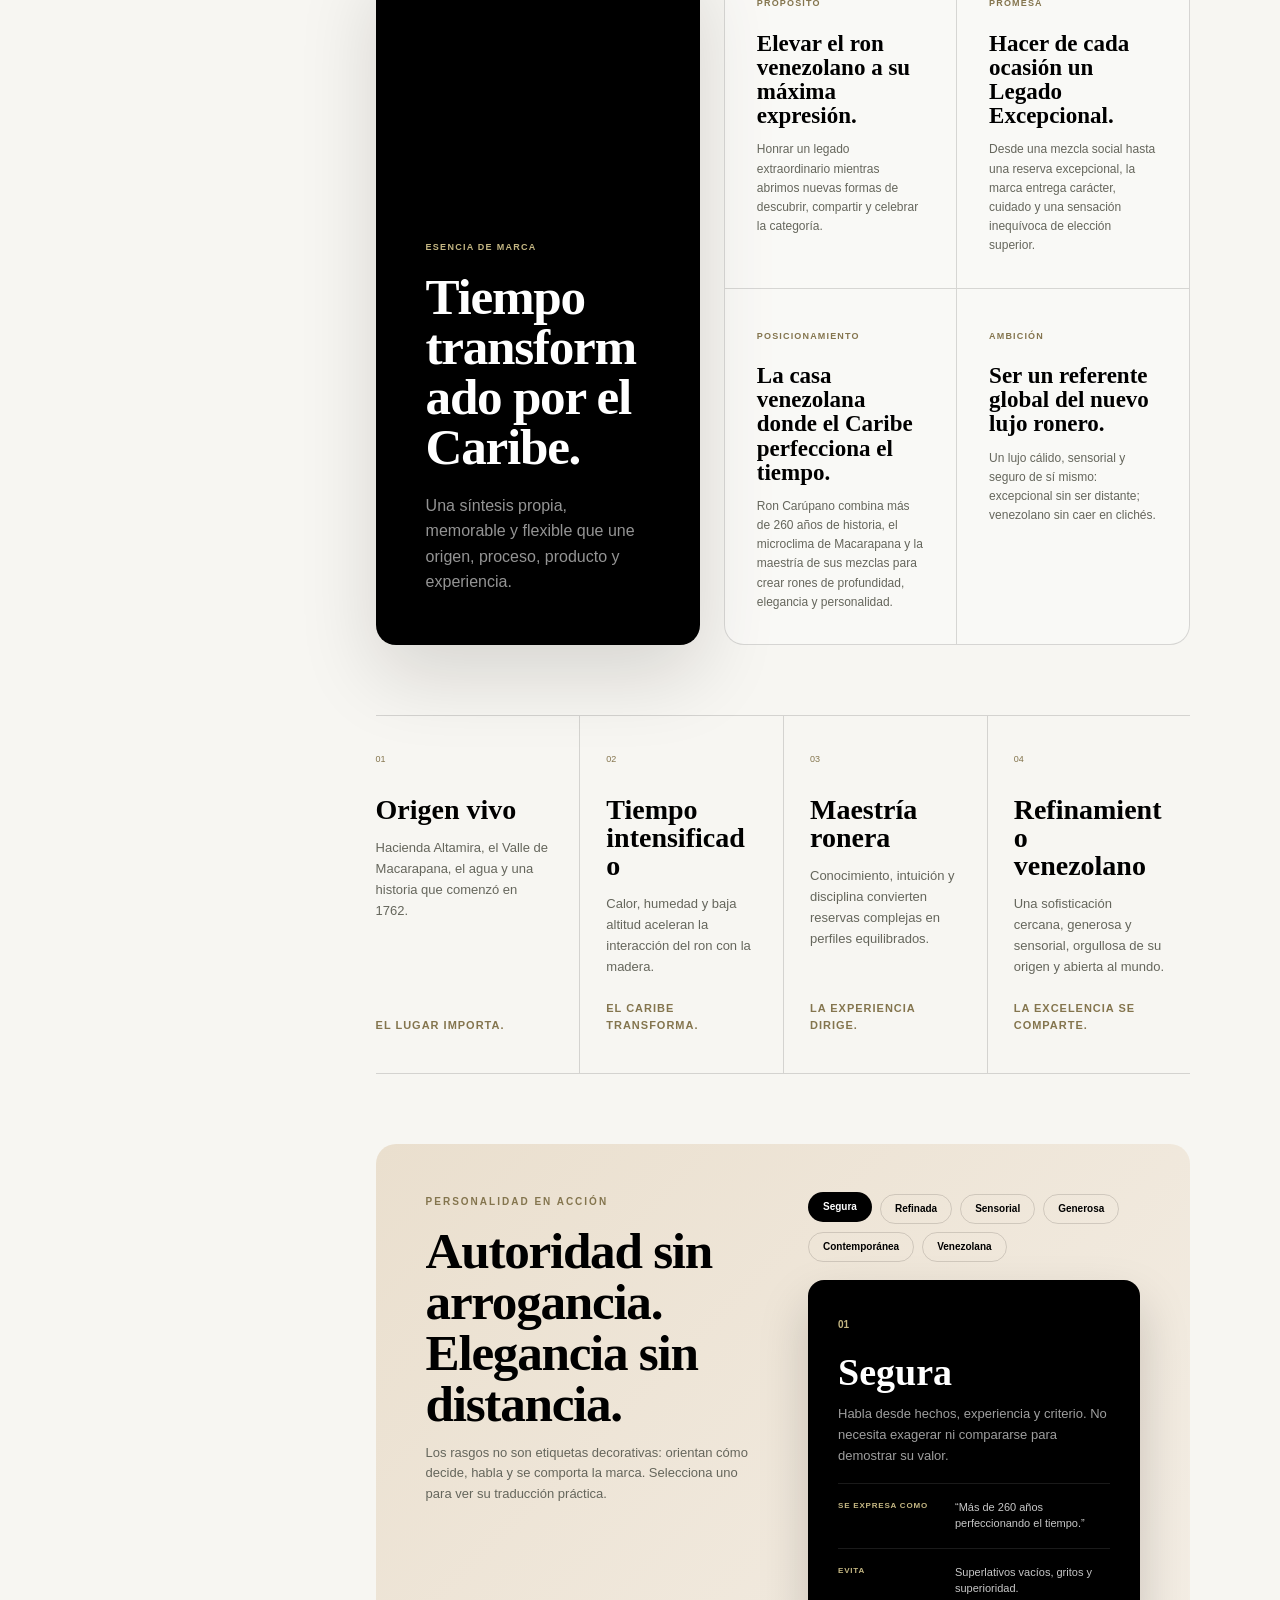
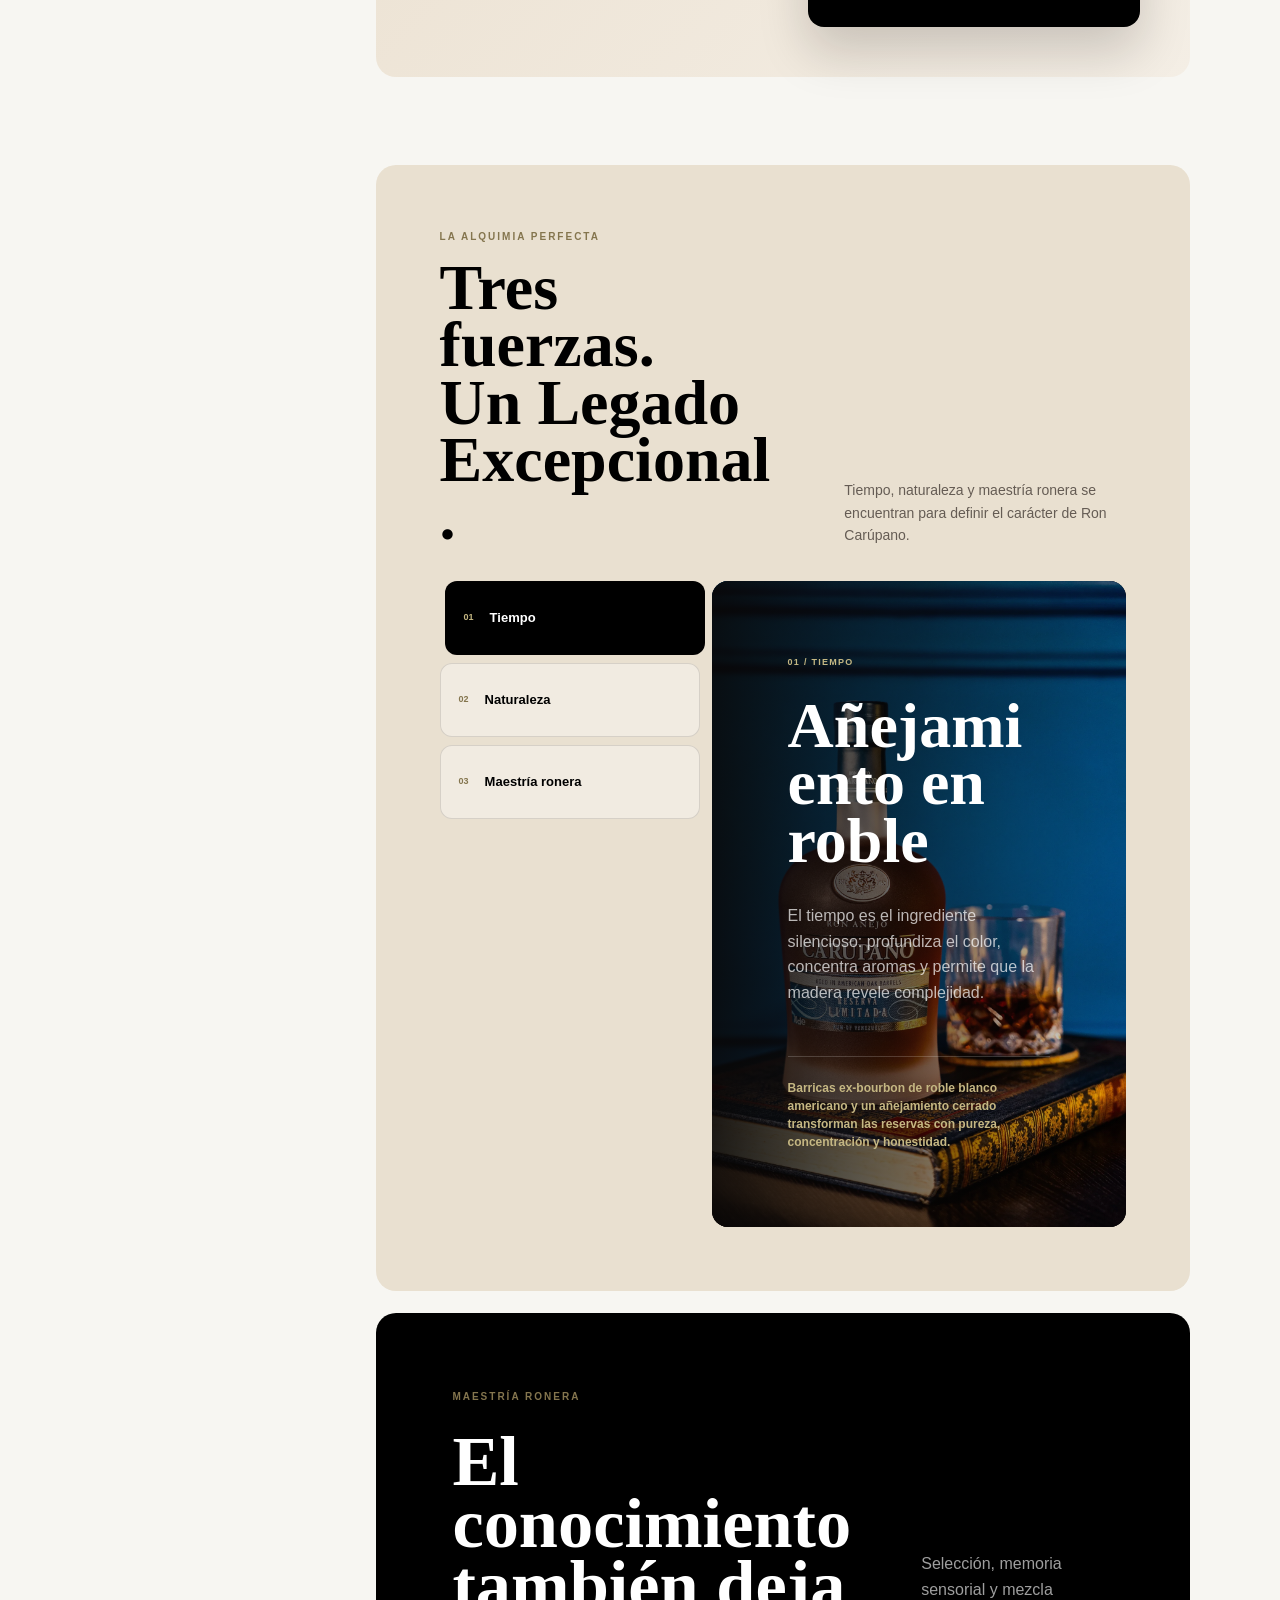
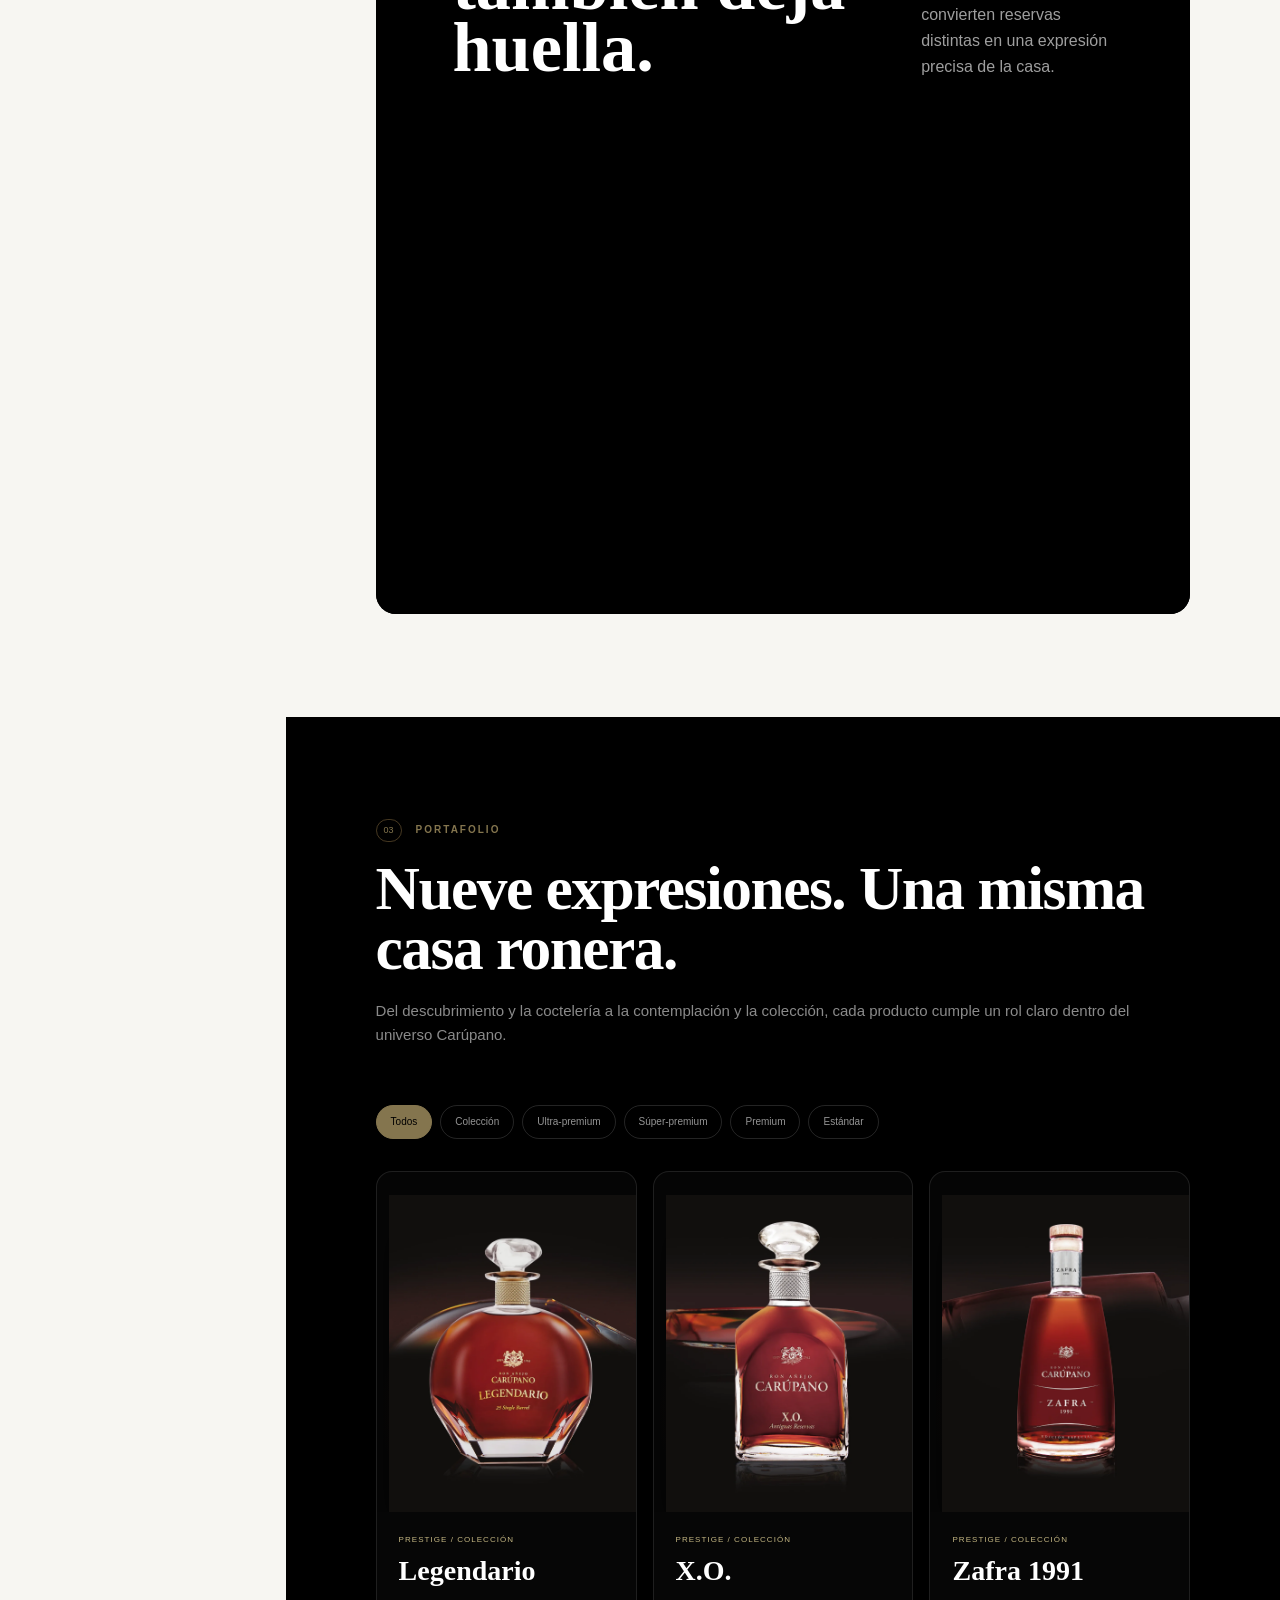
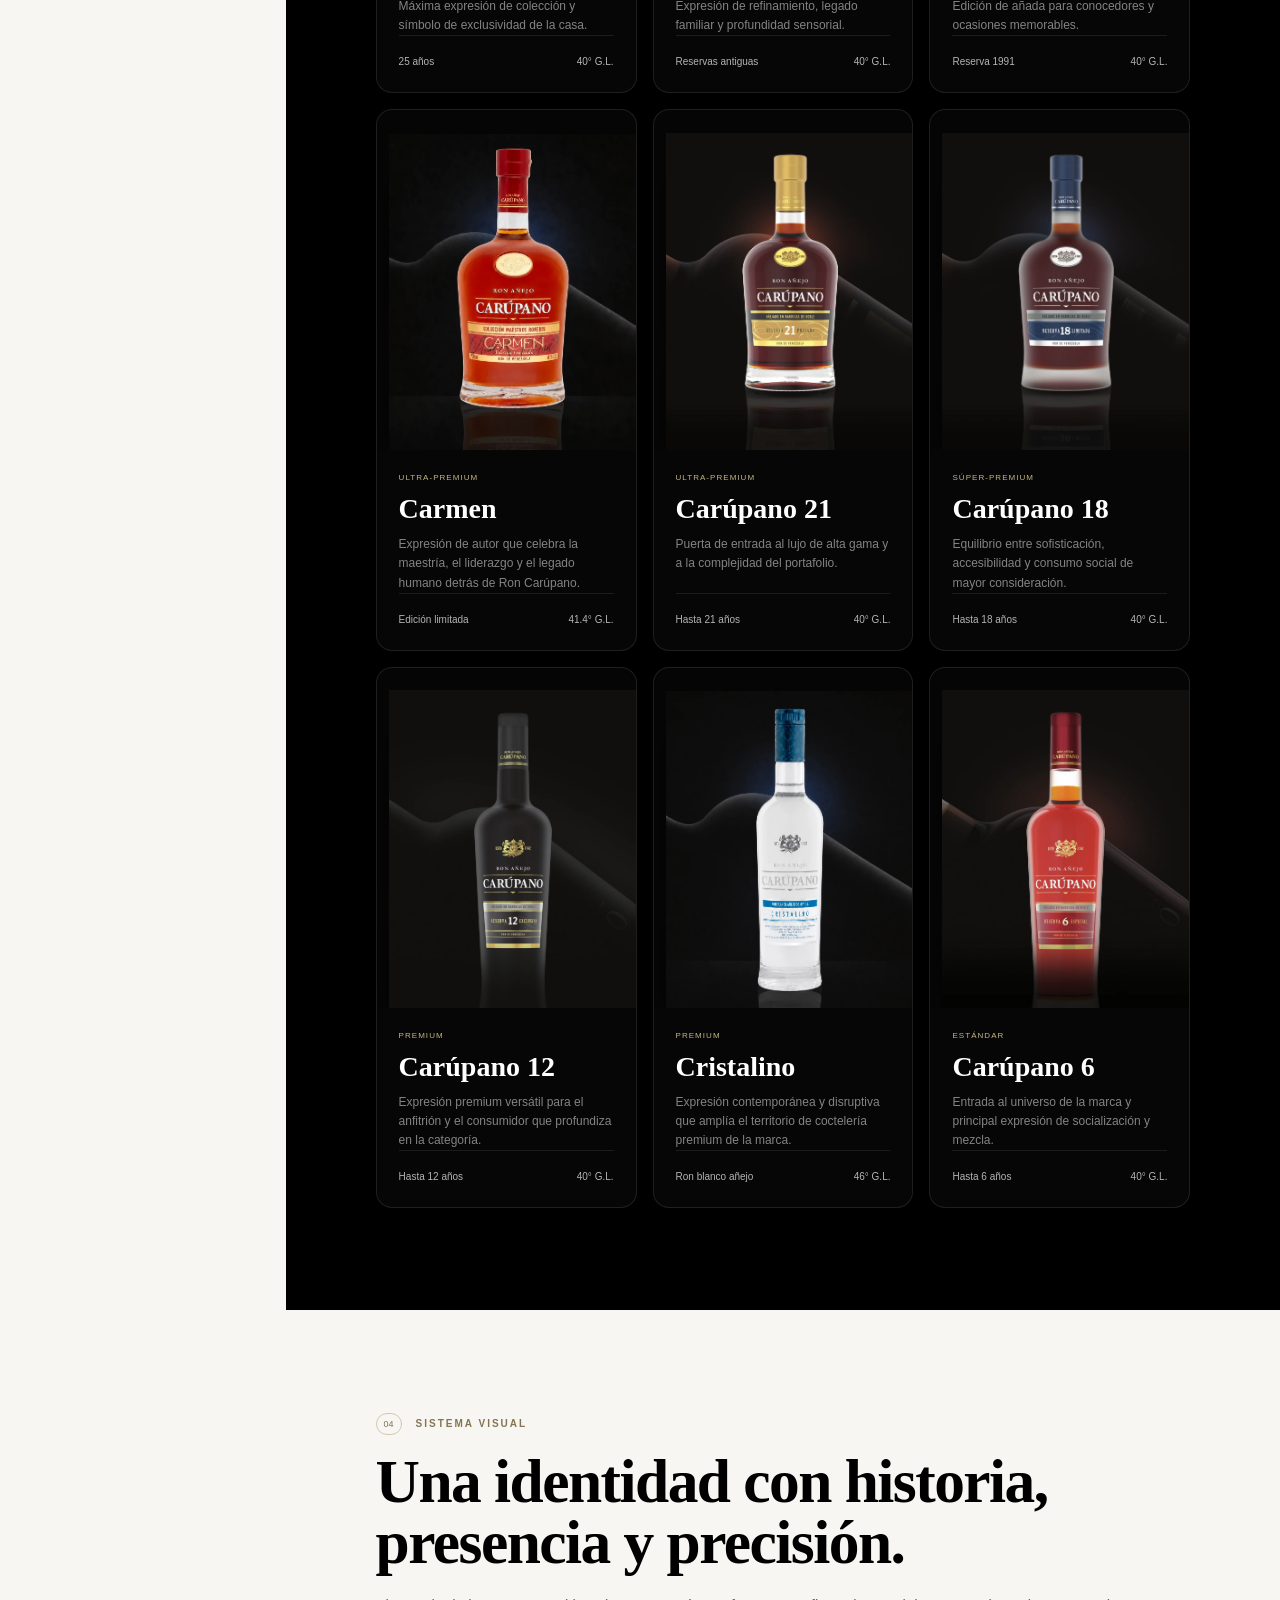
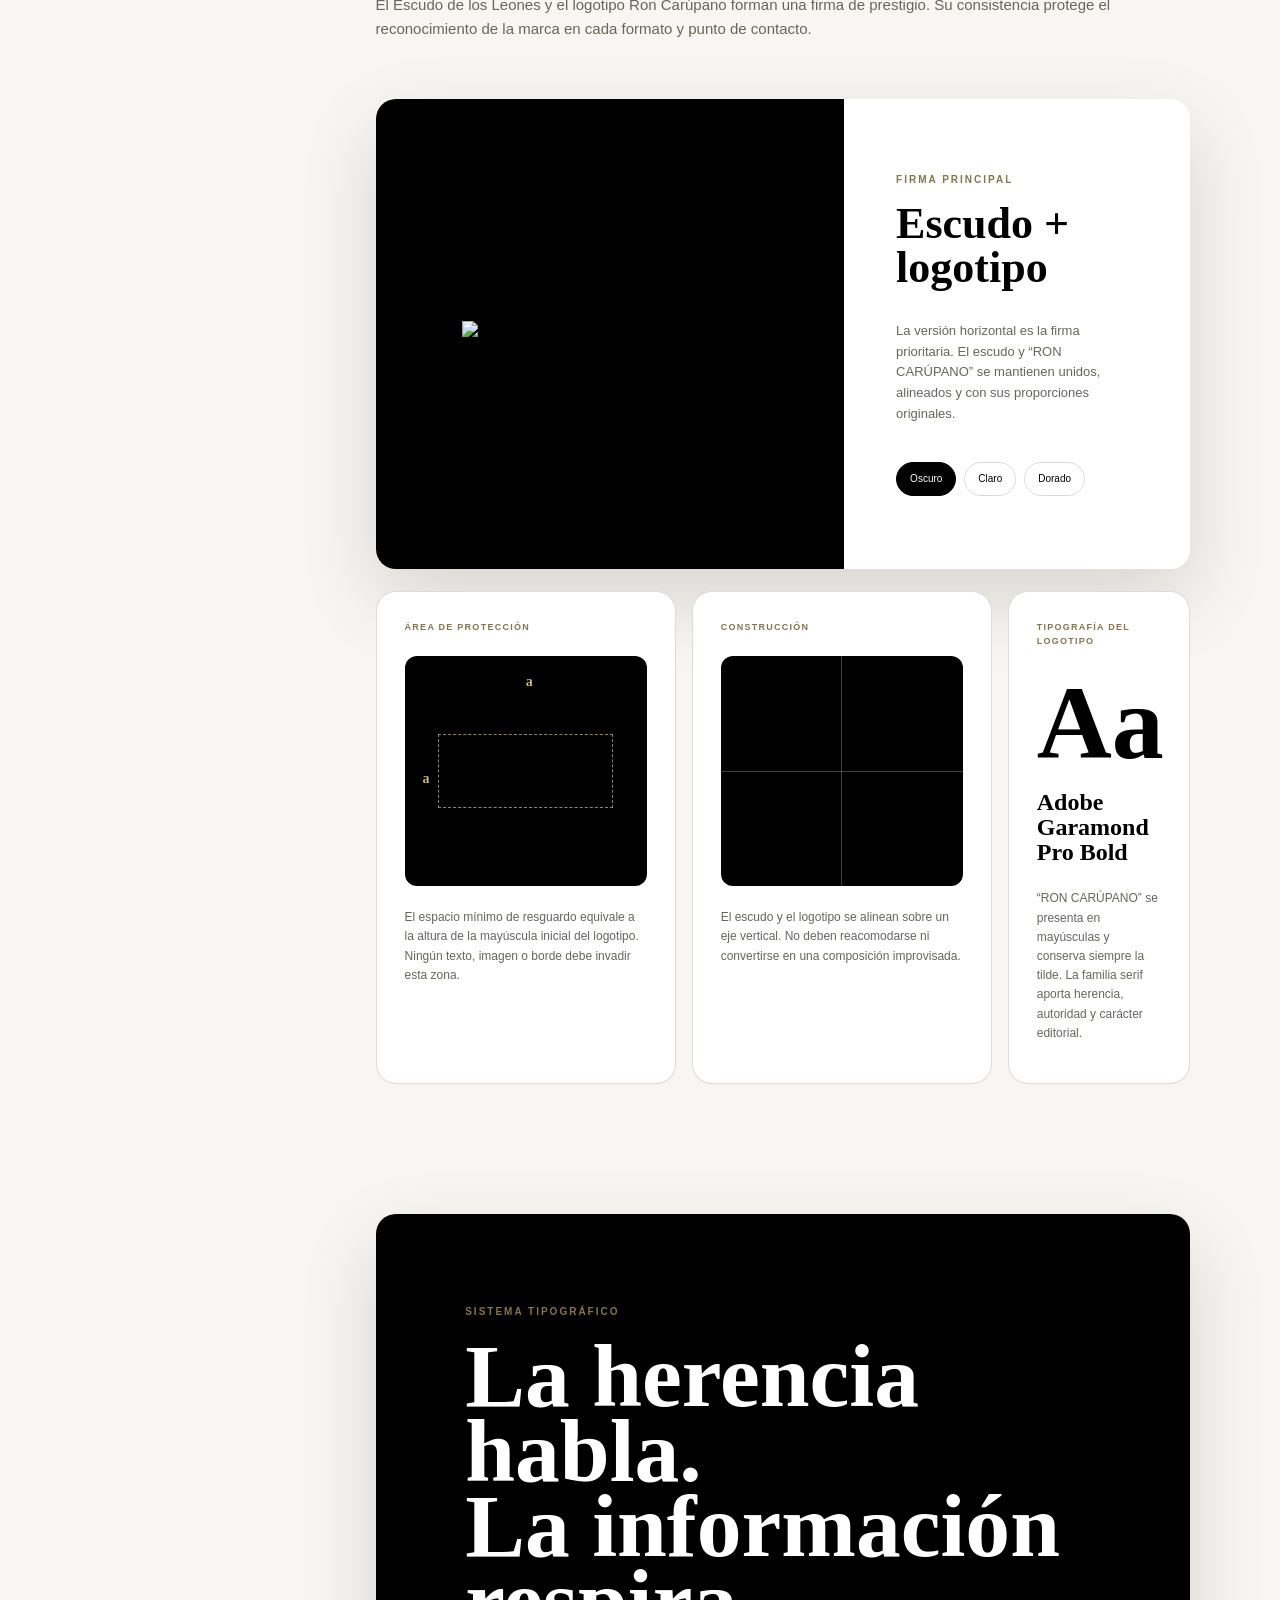
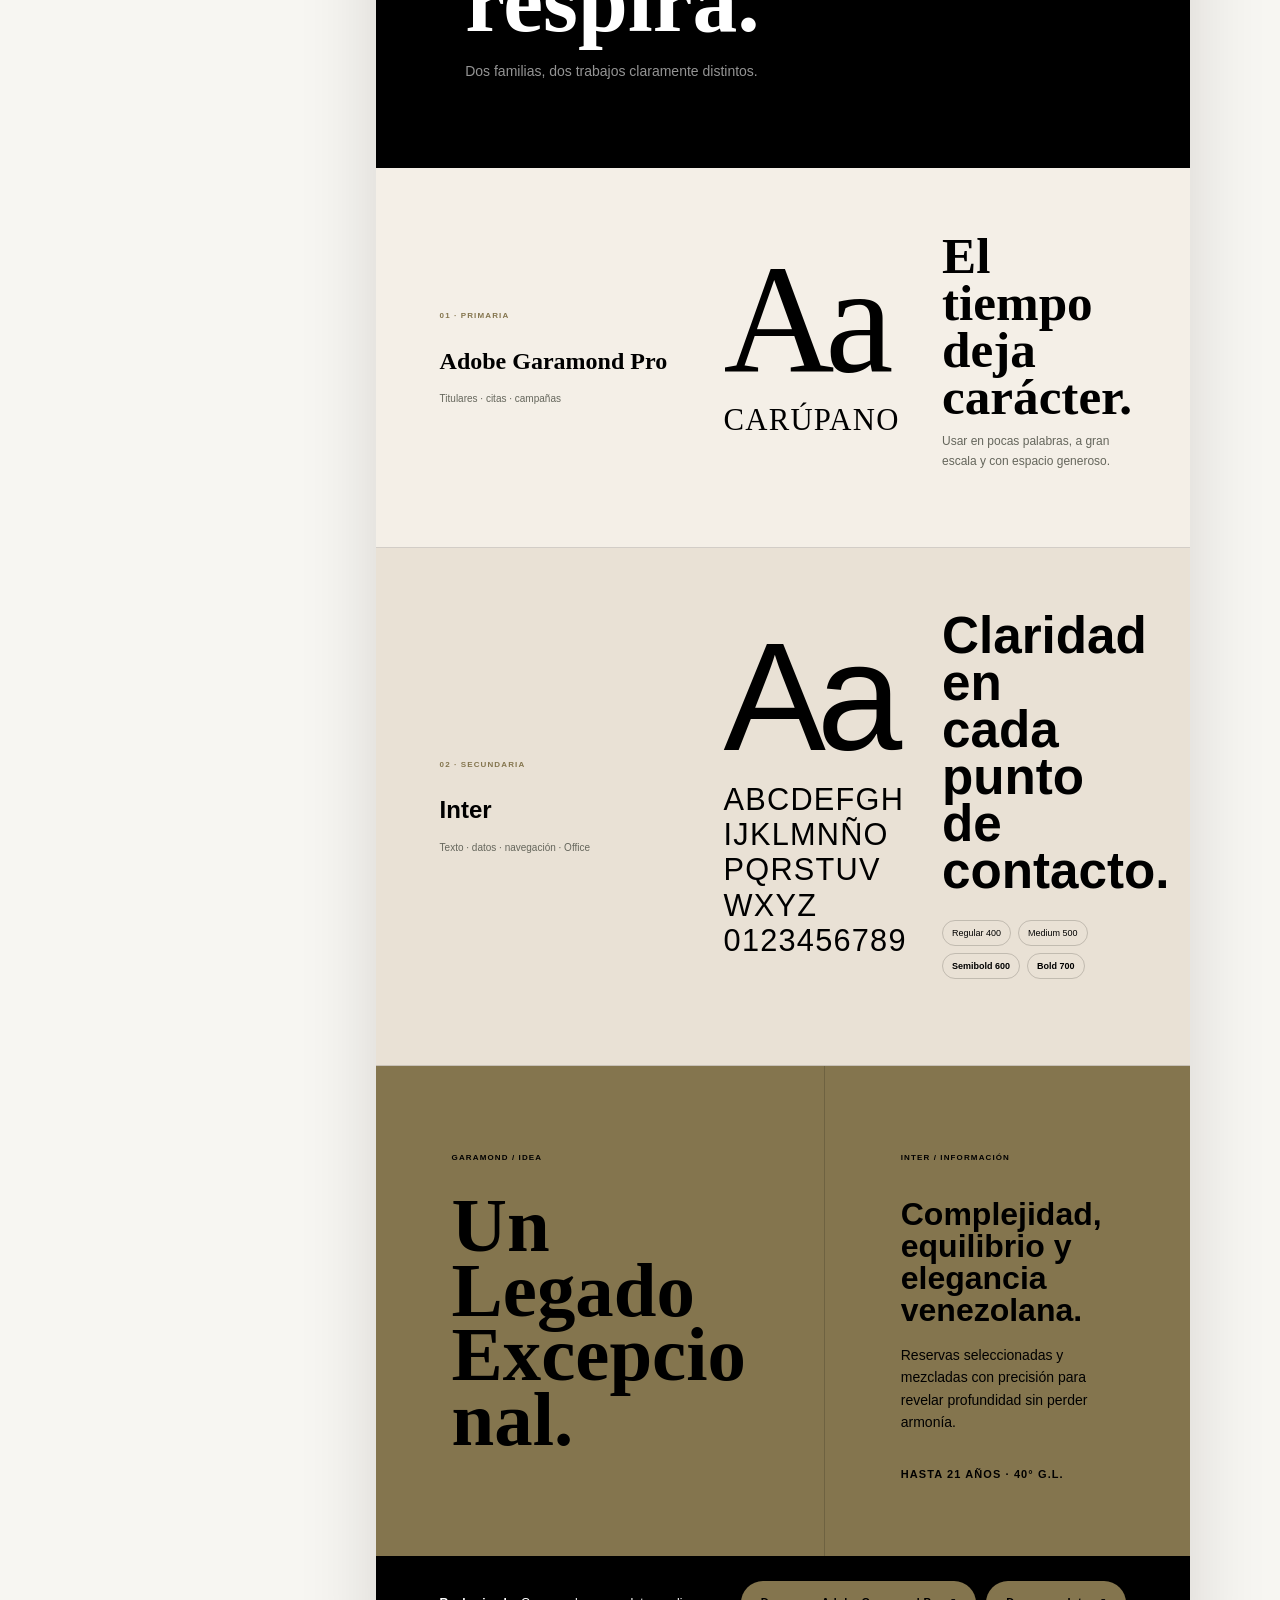
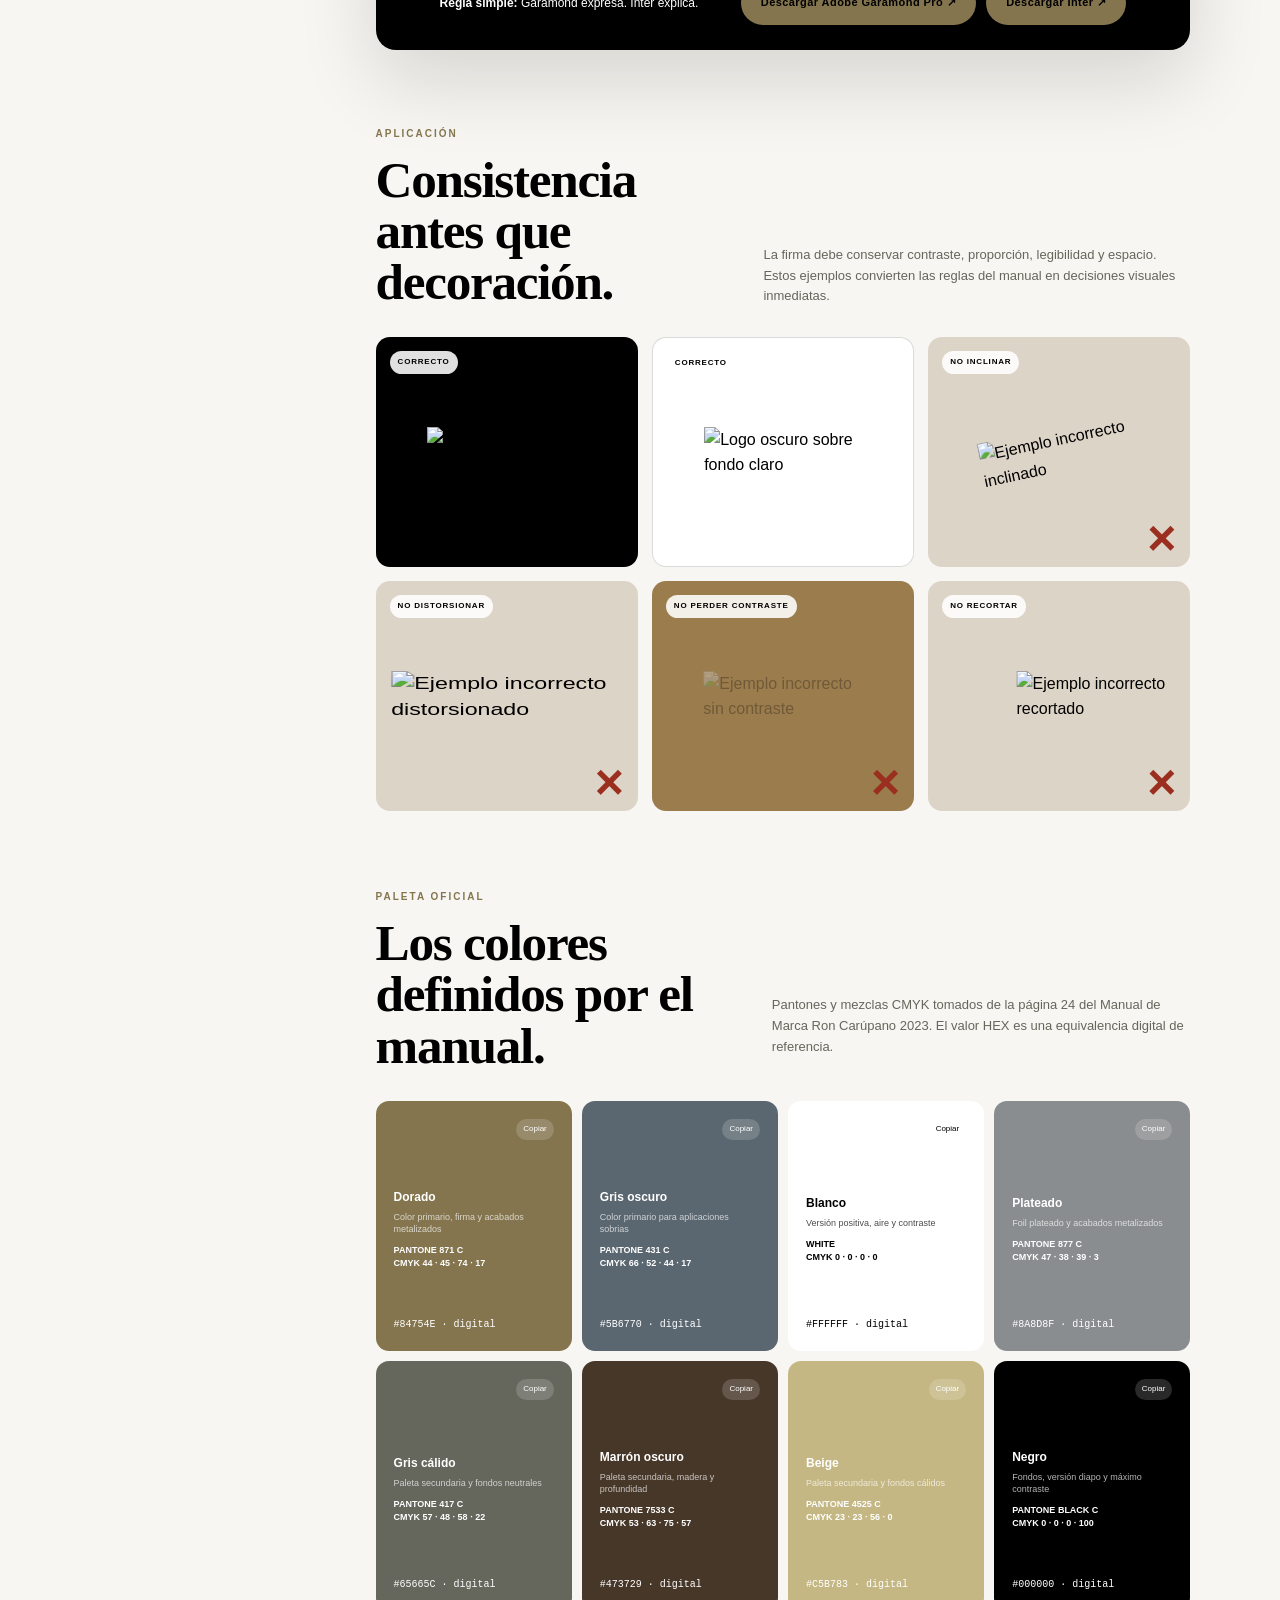
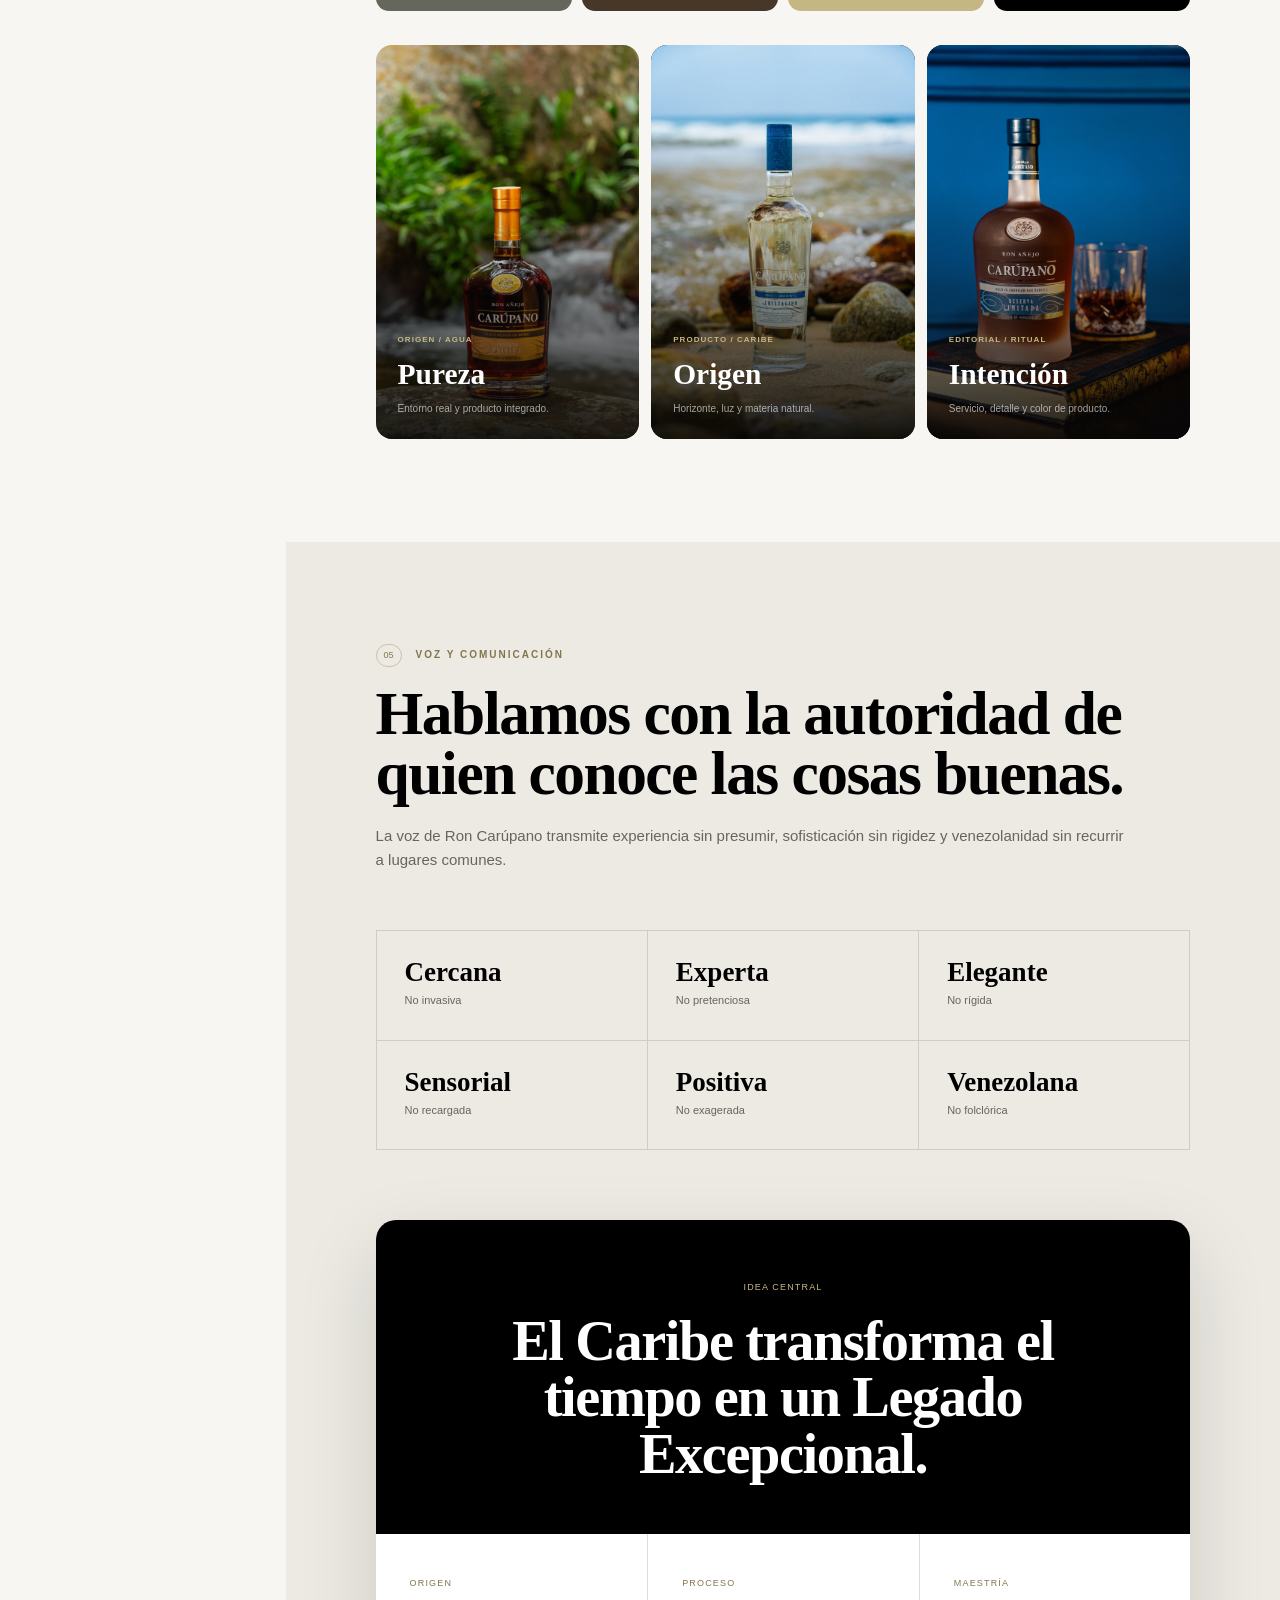
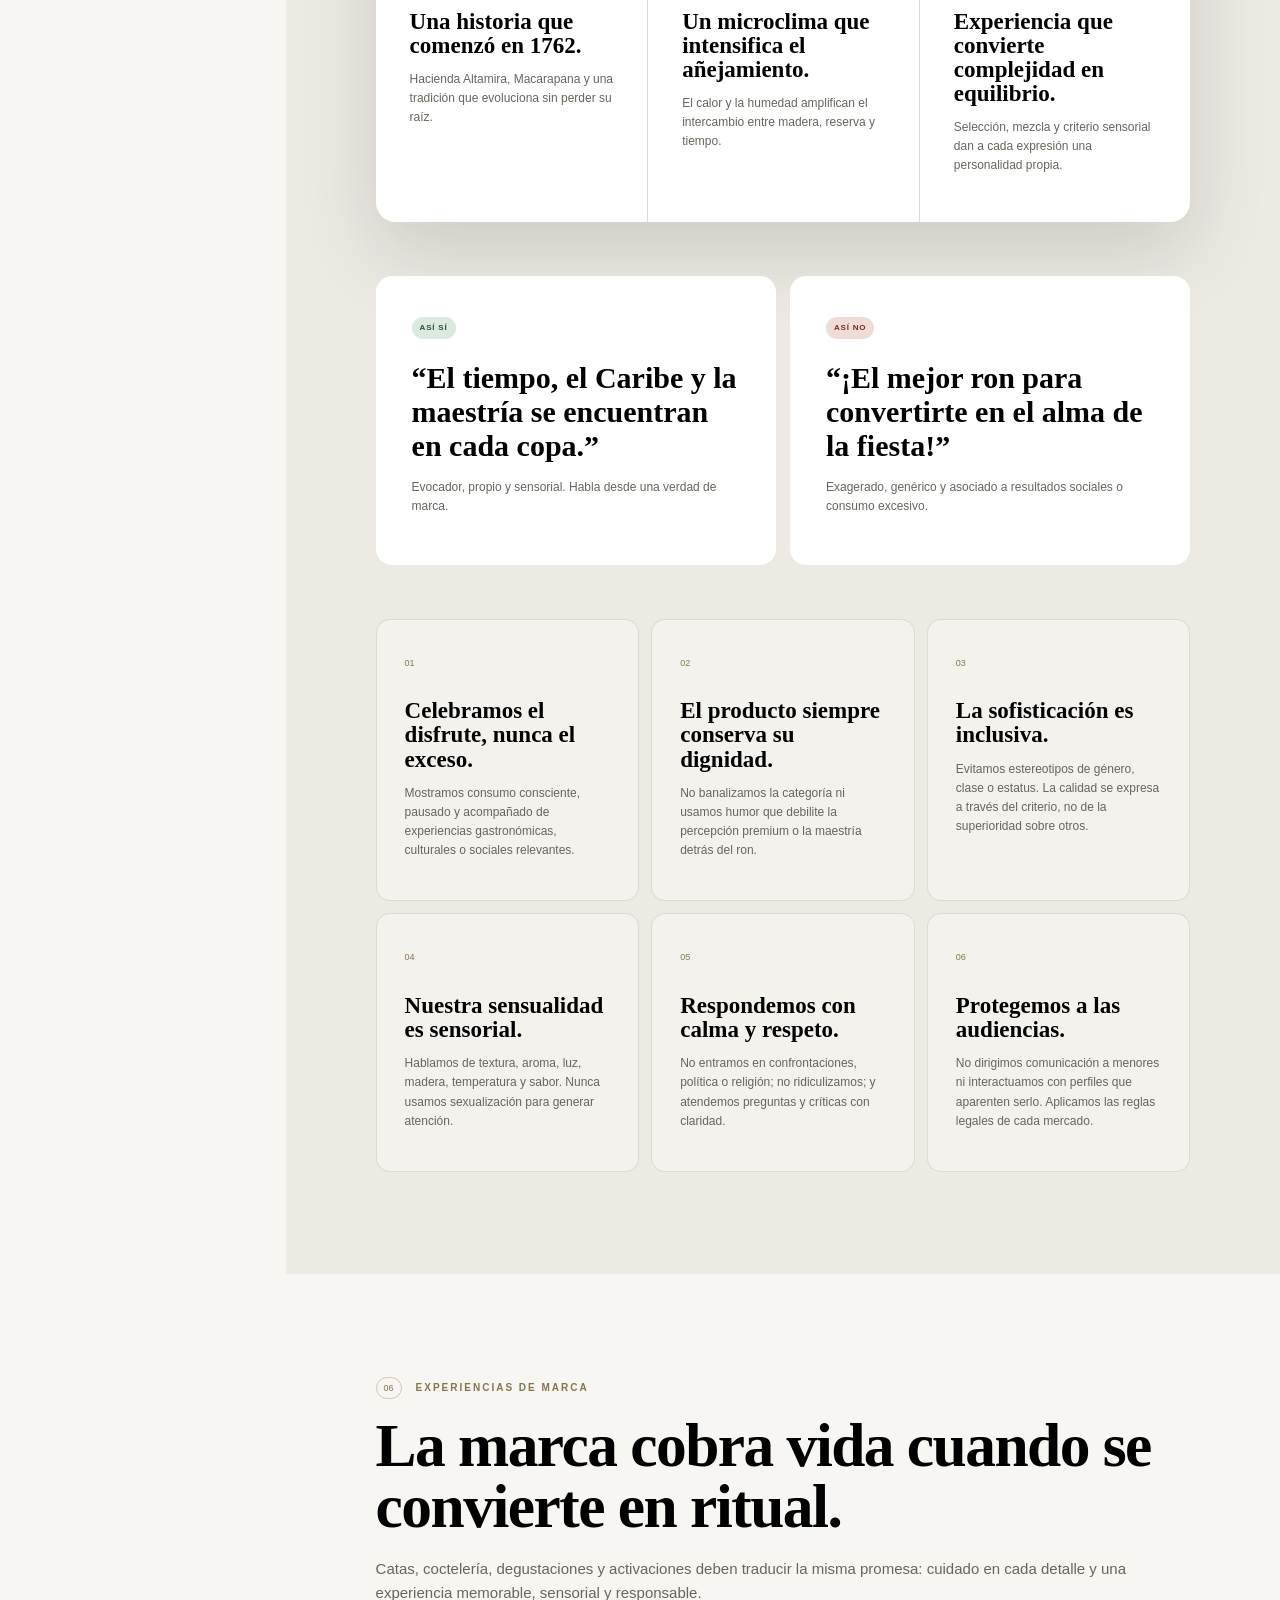
==== commit 63f82aab: "Restructure Perfect Alchemy around three brand forces" ====
--- a/index.html
+++ b/index.html
@@ -113,18 +113,17 @@
         </div>
       </div>
 
-      <div class="alchemy-proof searchable" data-search="alquimia microclima manantial caña azúcar doc ron venezuela maestría">
-        <header class="alchemy-intro"><div><div class="eyebrow">La alquimia perfecta</div><h3>Cuatro fuerzas.<br>Un carácter irrepetible.</h3></div><p>Selecciona cada fuerza para descubrir cómo el origen se convierte en una ventaja sensorial.</p></header>
+      <div class="alchemy-proof searchable" data-search="alquimia tiempo añejamiento barricas naturaleza microclima manantial melaza caña doc ron venezuela maestría">
+        <header class="alchemy-intro"><div><div class="eyebrow">La alquimia perfecta</div><h3>Tres fuerzas.<br>Un Legado Excepcional.</h3></div><p>Tiempo, naturaleza y maestría ronera se encuentran para definir el carácter de Ron Carúpano.</p></header>
         <div class="alchemy-dispatcher">
           <div class="alchemy-tabs" role="tablist" aria-label="Fuerzas de la alquimia perfecta">
-            <button type="button" role="tab" aria-selected="true" data-alchemy="microclima"><span>01</span>Microclima</button>
-            <button type="button" role="tab" aria-selected="false" data-alchemy="agua"><span>02</span>Agua</button>
-            <button type="button" role="tab" aria-selected="false" data-alchemy="cana"><span>03</span>Caña</button>
-            <button type="button" role="tab" aria-selected="false" data-alchemy="maestria"><span>04</span>Maestría</button>
+            <button type="button" role="tab" aria-selected="true" data-alchemy="tiempo"><span>01</span>Tiempo</button>
+            <button type="button" role="tab" aria-selected="false" data-alchemy="naturaleza"><span>02</span>Naturaleza</button>
+            <button type="button" role="tab" aria-selected="false" data-alchemy="maestria"><span>03</span>Maestría ronera</button>
           </div>
           <article class="alchemy-stage" aria-live="polite">
-            <img id="alchemy-image" src="assets/images/editorial/05062026-DSC05306.webp" alt="Ron Carúpano en el entorno costero de Macarapana">
-            <div class="alchemy-stage-copy"><span id="alchemy-number">01 / ENTORNO</span><h4 id="alchemy-title">Microclima excepcional</h4><p id="alchemy-description">Baja altitud, humedad y brisas del Caribe intensifican el intercambio entre el destilado y el roble.</p><strong id="alchemy-proof">El Caribe acelera la transformación; la maestría decide el equilibrio.</strong></div>
+            <img id="alchemy-image" src="assets/images/editorial/19062026-DSC07487.webp" alt="Ron Carúpano Reserva 18, expresión del tiempo y el añejamiento">
+            <div class="alchemy-stage-copy"><span id="alchemy-number">01 / TIEMPO</span><h4 id="alchemy-title">Añejamiento en roble</h4><p id="alchemy-description">El tiempo es el ingrediente silencioso: profundiza el color, concentra aromas y permite que la madera revele complejidad.</p><strong id="alchemy-proof">Barricas ex-bourbon de roble blanco americano y un añejamiento cerrado transforman las reservas con pureza, concentración y honestidad.</strong></div>
           </article>
         </div>
       </div>
@@ -323,7 +322,7 @@
 
         <article class="resource-item resource-feature presentation" data-resource-category="presentation">
           <div class="resource-visual deck-system"><div class="deck-slide cover"><small>BRAND TRAINING</small><strong>Legado<br>Excepcional.</strong><img src="assets/images/editorial/04062026-DSC04128.webp" alt=""></div><div class="deck-stack"><div class="deck-slide light"><small>HISTORIA</small><strong>Más de dos siglos de maestría.</strong></div><div class="deck-slide gold"><b>02</b><span>Formación</span></div><div class="deck-slide dark"><small>MARCA</small><strong>Ron Carúpano</strong></div></div></div>
-          <div class="resource-info"><span>Formación · Presentación de marca</span><h3>Brand Training</h3><p>Presentación de formación para conocer la historia, el legado, el portafolio y los principios que guían la expresión de Ron Carúpano.</p><a class="resource-action" href="https://roncarupanousa.sharepoint.com/:p:/s/Mercadeo/IQDZW9nQol7iTIJeNWxaY8wpAcrCijYLe0NxSsdoK9iHPP4?e=akHUde" target="_blank" rel="noopener">Abrir Brand Training en SharePoint <span aria-hidden="true">↗</span></a></div>
+          <div class="resource-info"><span>Formación · Presentación de marca · Actualizado agosto 2026</span><h3>Brand Training</h3><p>Presentación de formación para conocer la historia, el legado, el portafolio y los principios que guían la expresión de Ron Carúpano. Disponible en inglés y español.</p><div class="resource-actions"><a class="resource-action" href="https://roncarupanousa.sharepoint.com/:p:/s/Mercadeo/IQDpqj5sElL1QJP8Q2iqULusAW44NR6yoXTqBXc3Ih3ZrBA?e=lpTTqX" target="_blank" rel="noopener" lang="en">English version <span aria-hidden="true">↗</span></a><a class="resource-action" href="https://roncarupanousa.sharepoint.com/:p:/s/Mercadeo/IQDiibokIPmGS6f-8K8SPMEEARAL7c3rQjchroijSBdhE6Y?e=OmWiYD" target="_blank" rel="noopener">Versión en español <span aria-hidden="true">↗</span></a></div></div>
         </article>
 
         <article class="resource-item resource-wide trade" data-resource-category="trade">
@@ -346,6 +345,11 @@
           <div class="resource-info"><span>Campaña · Key visuals de ocasión</span><h3>Imágenes que convierten los valores de marca en atmósfera.</h3><p>Cada territorio visual cumple una función: hacer tangible el ritual, proyectar una sofisticación contemporánea o demostrar que el origen no es decoración, sino una ventaja real de la marca.</p></div>
         </article>
       </div>
+    </section>
+
+    <section class="game-invitation searchable" data-search="juego maestra ronera añejar legado excepcional cinco minutos">
+      <div class="game-invitation-copy"><div class="eyebrow">Un último guiño</div><h2>¿Tienes 5 minutos?</h2><p>Pon a prueba tu maestría ronera y ayuda a nuestra Maestra Ronera a añejar un Legado Excepcional. El tiempo corre; el carácter queda.</p></div>
+      <a class="button" href="https://grodriguezal.github.io/ron-carupano-game/" target="_blank" rel="noopener">Jugar ahora <span aria-hidden="true">&nbsp;↗</span></a>
     </section>
 
     <footer class="site-footer">
--- a/styles.css
+++ b/styles.css
@@ -309,6 +309,16 @@
 .packshot-grid img { width: 100%; height: 100%; object-fit: contain; object-position: bottom; }
 .resource-item.resource-hidden { display: none; }
 
+.resource-actions { display: flex; flex-wrap: wrap; gap: 14px; align-items: center; }
+
+.game-invitation { position: relative; overflow: hidden; padding: clamp(62px, 7vw, 96px) clamp(30px, 7vw, 100px); background: var(--gold); color: var(--ink); display: grid; grid-template-columns: minmax(0, 1fr) auto; align-items: center; gap: 54px; }
+.game-invitation::after { content: "1762"; position: absolute; right: -18px; bottom: -38px; font: 700 clamp(110px, 18vw, 240px)/.8 var(--font-primary); color: rgba(0,0,0,.065); pointer-events: none; }
+.game-invitation-copy { position: relative; z-index: 1; max-width: 820px; }
+.game-invitation .eyebrow { color: var(--ink); opacity: .62; }
+.game-invitation h2 { margin: 14px 0 18px; font: 600 clamp(38px, 4.5vw, 64px)/.98 var(--font-primary); letter-spacing: -.025em; }
+.game-invitation p { margin: 0; max-width: 700px; font-size: 15px; }
+.game-invitation .button { position: relative; z-index: 1; min-width: 190px; background: var(--ink); color: var(--ivory); }
+
 .site-footer { min-height: 160px; padding: 42px clamp(30px, 7vw, 100px); display: flex; justify-content: space-between; align-items: center; gap: 40px; background: #080605; color: white; border-top: 1px solid rgba(255,255,255,.08); }
 .site-footer > img { width: 220px; }
 .site-footer div { text-align: right; }
@@ -380,6 +390,8 @@
   .message-pillars { grid-template-columns: 1fr; }
   .message-pillars article + article { border-left: 0; border-top: 1px solid var(--line); }
   .resource-gallery { grid-template-columns: 1fr; }
+  .game-invitation { grid-template-columns: 1fr; }
+  .game-invitation .button { justify-self: start; }
   .search-empty { left: 20px; }
 }
 
@@ -421,6 +433,8 @@
   .voice-spectrum, .communication-principles, .language-examples, .experience-grid { grid-template-columns: 1fr; }
   .message-roof { padding: 38px 24px; }
   .resource-visual { height: 310px; }
+  .game-invitation { padding: 54px 22px; gap: 28px; }
+  .game-invitation .button { width: 100%; }
   .social-mockup, .deck-mockup { padding: 10px; }
   .site-footer { flex-direction: column; align-items: flex-start; }
   .site-footer div { text-align: left; }
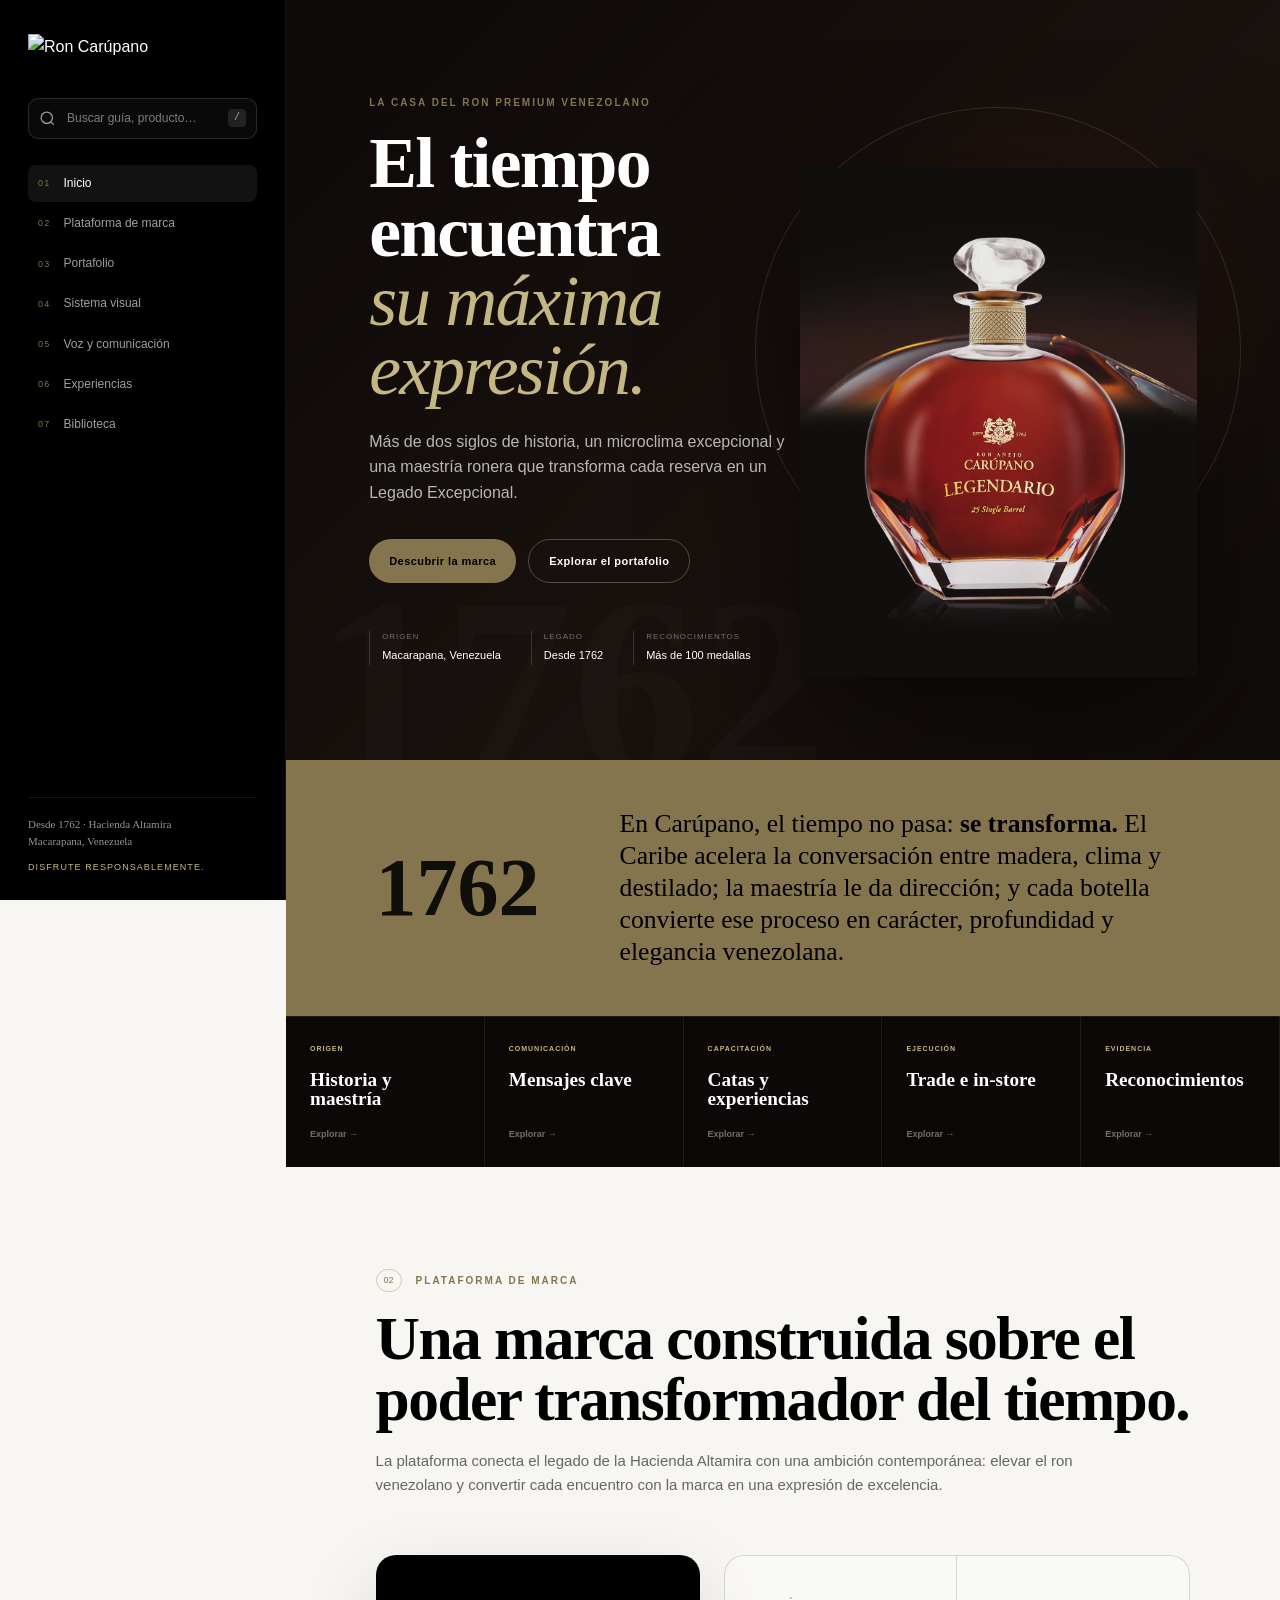
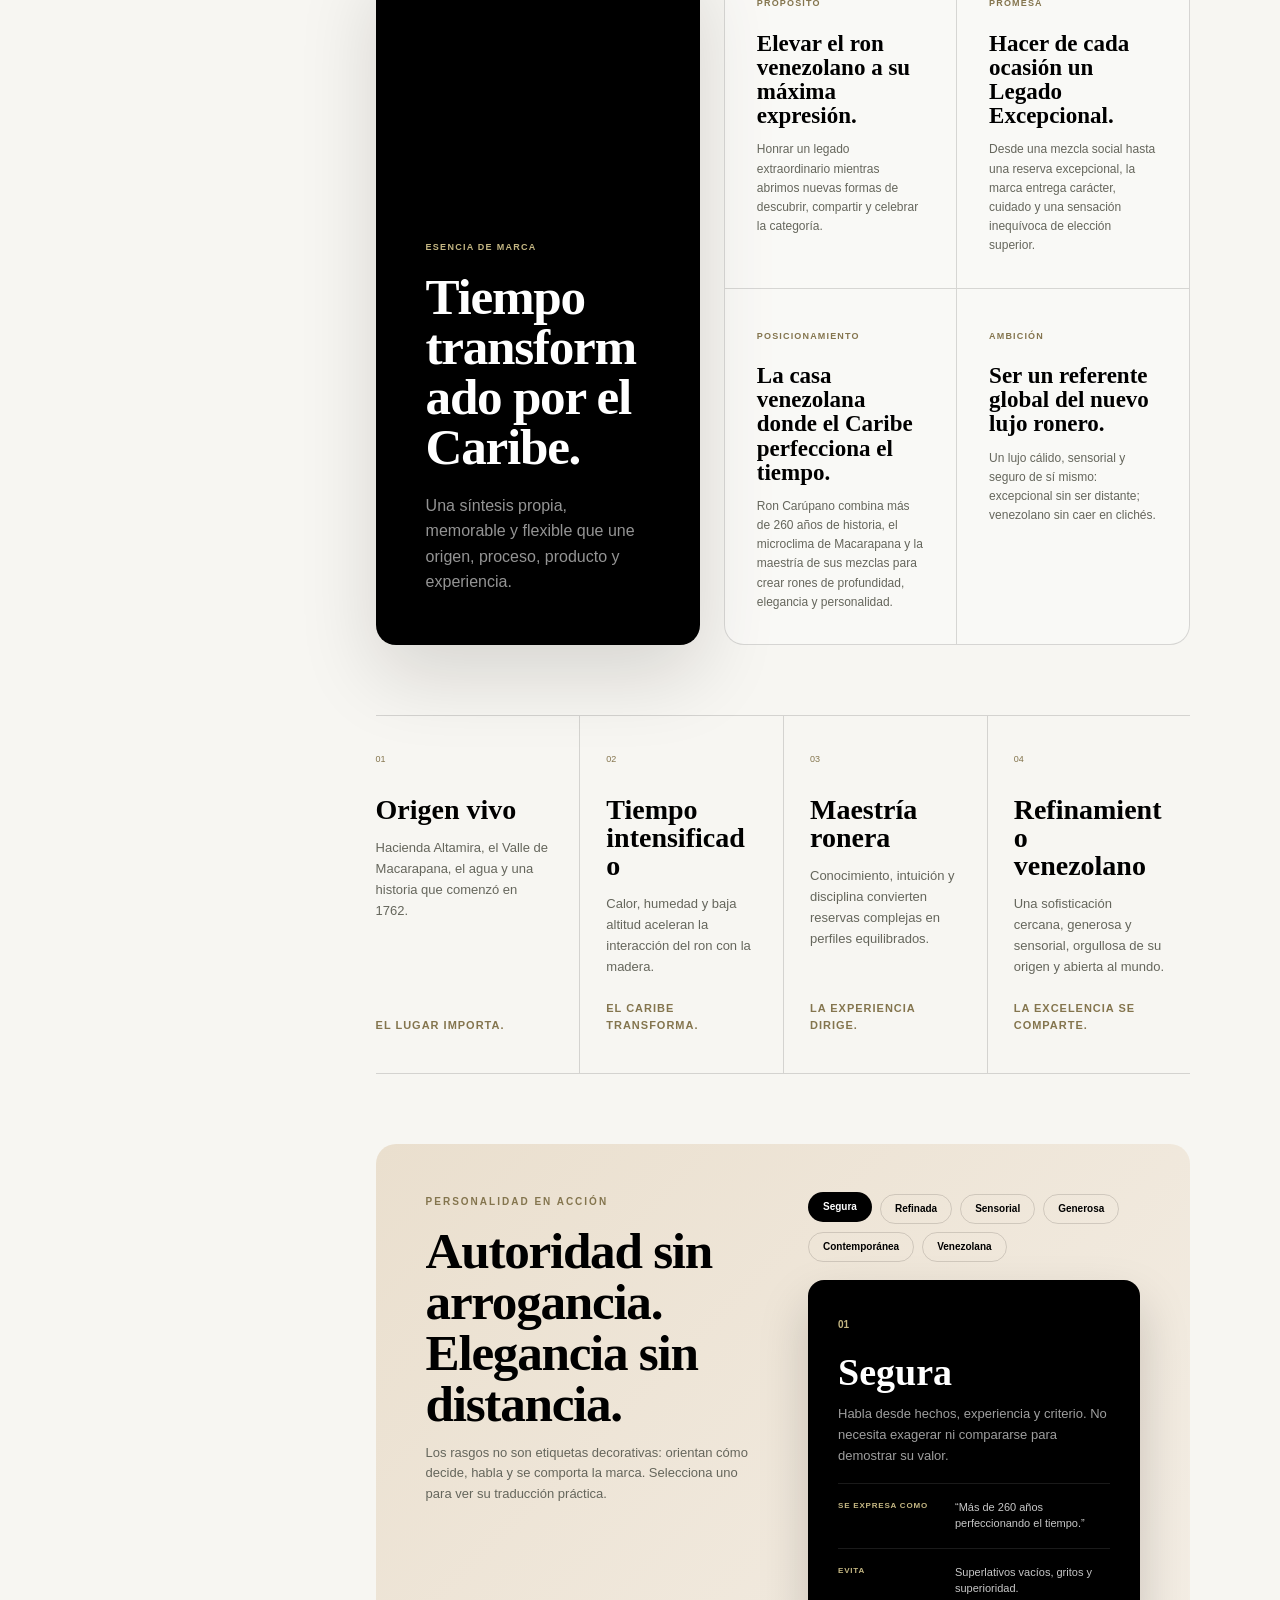
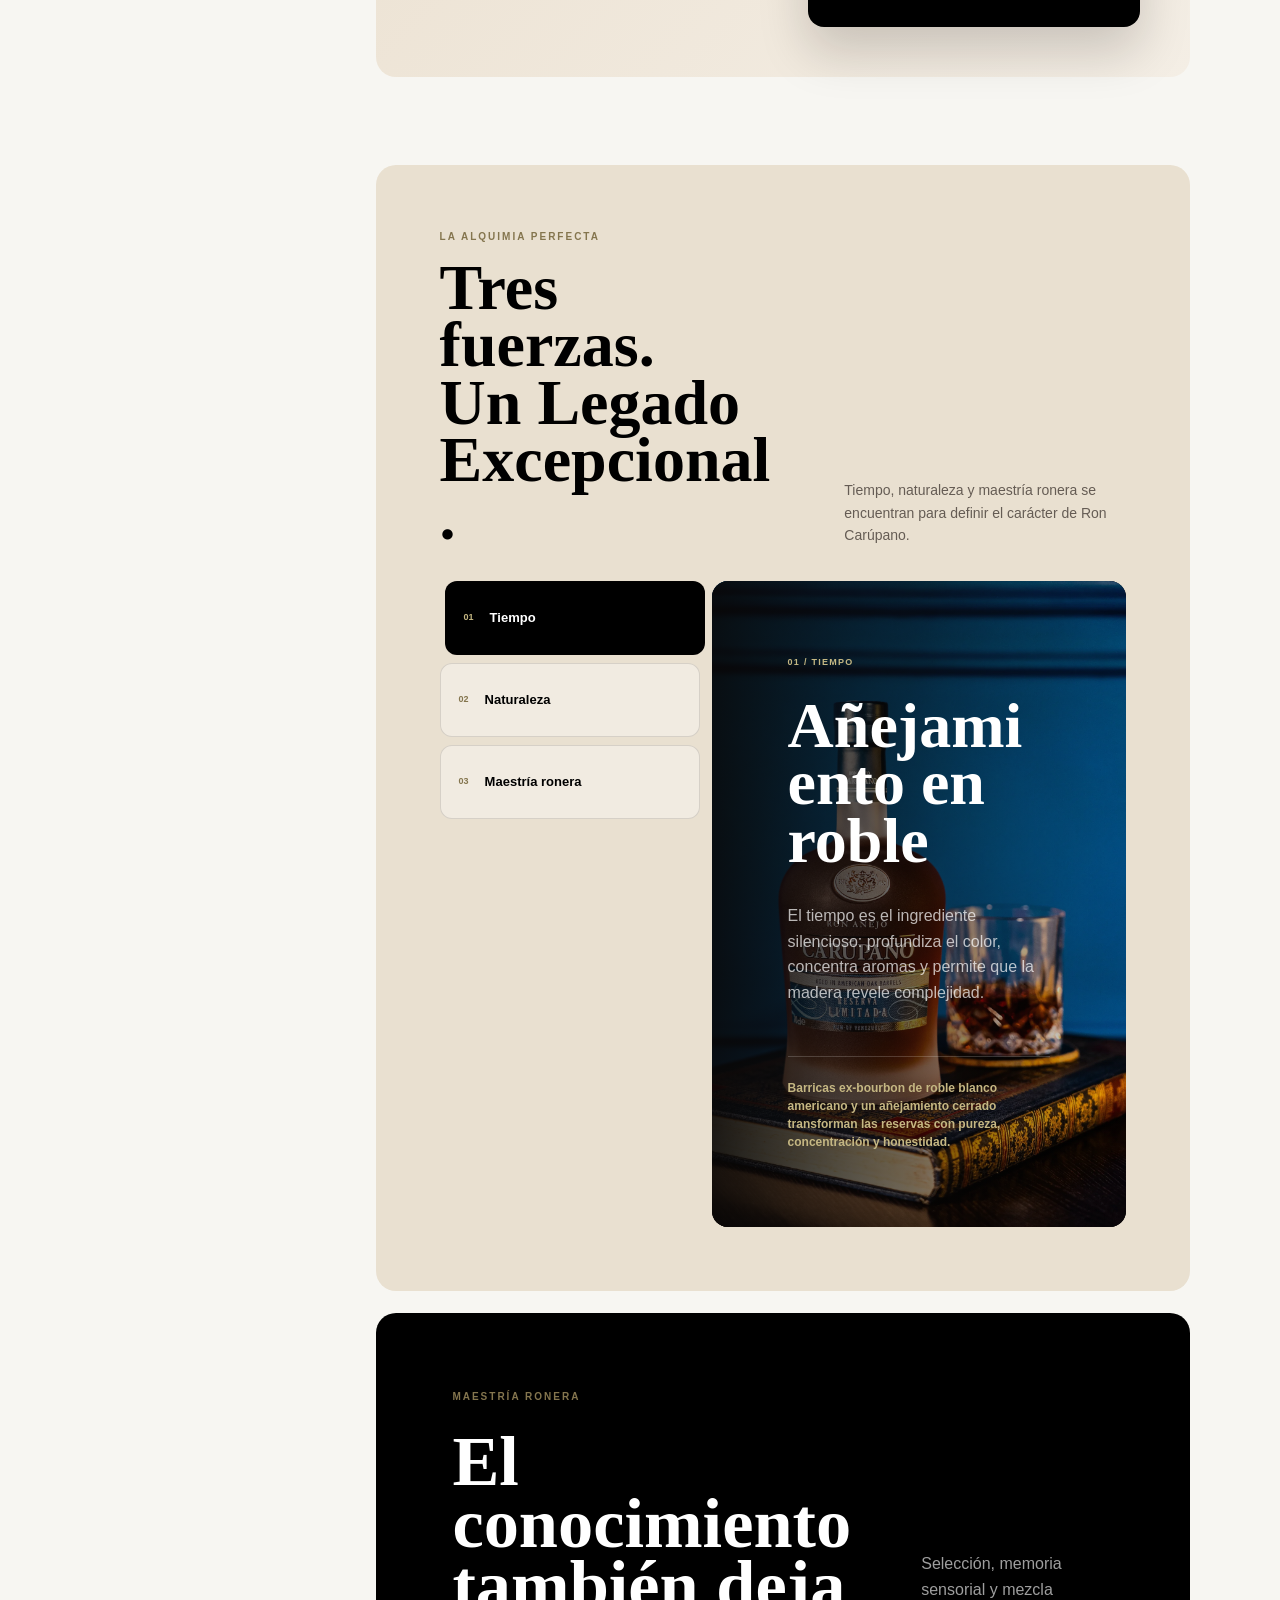
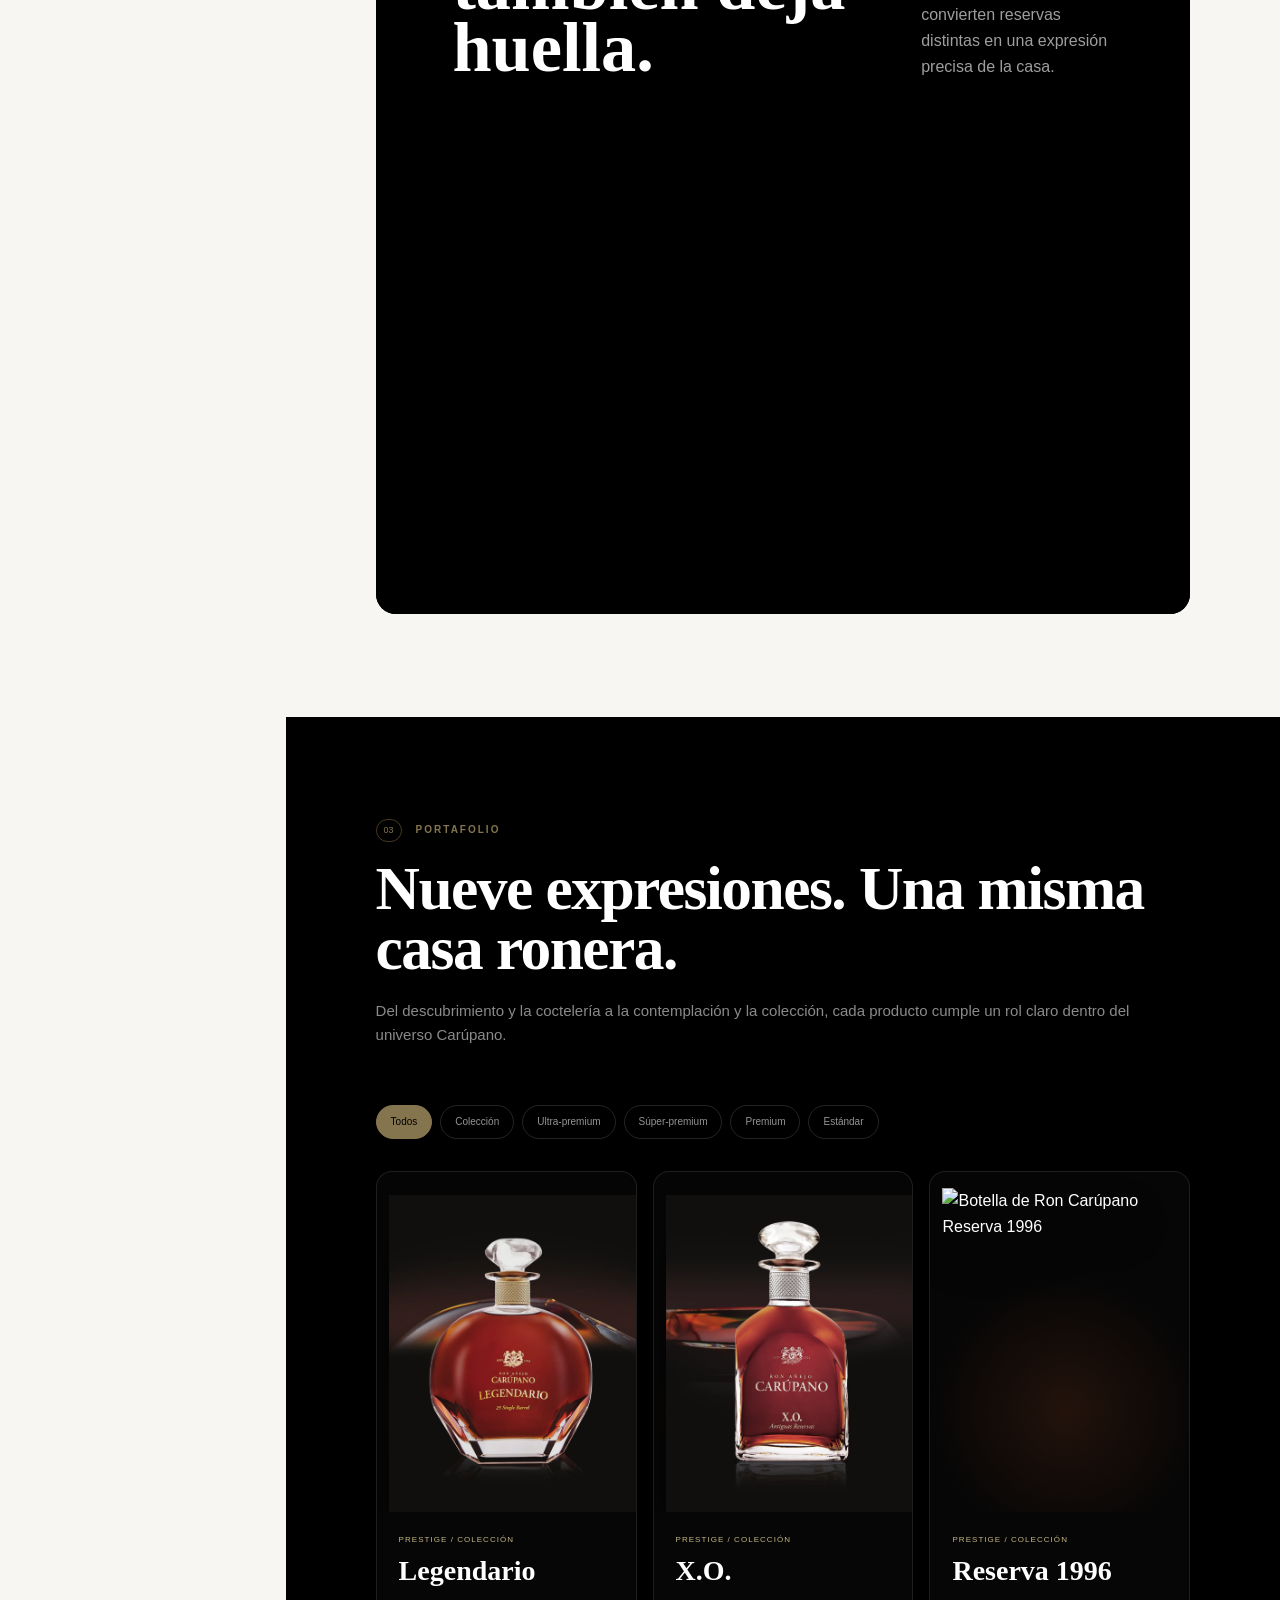
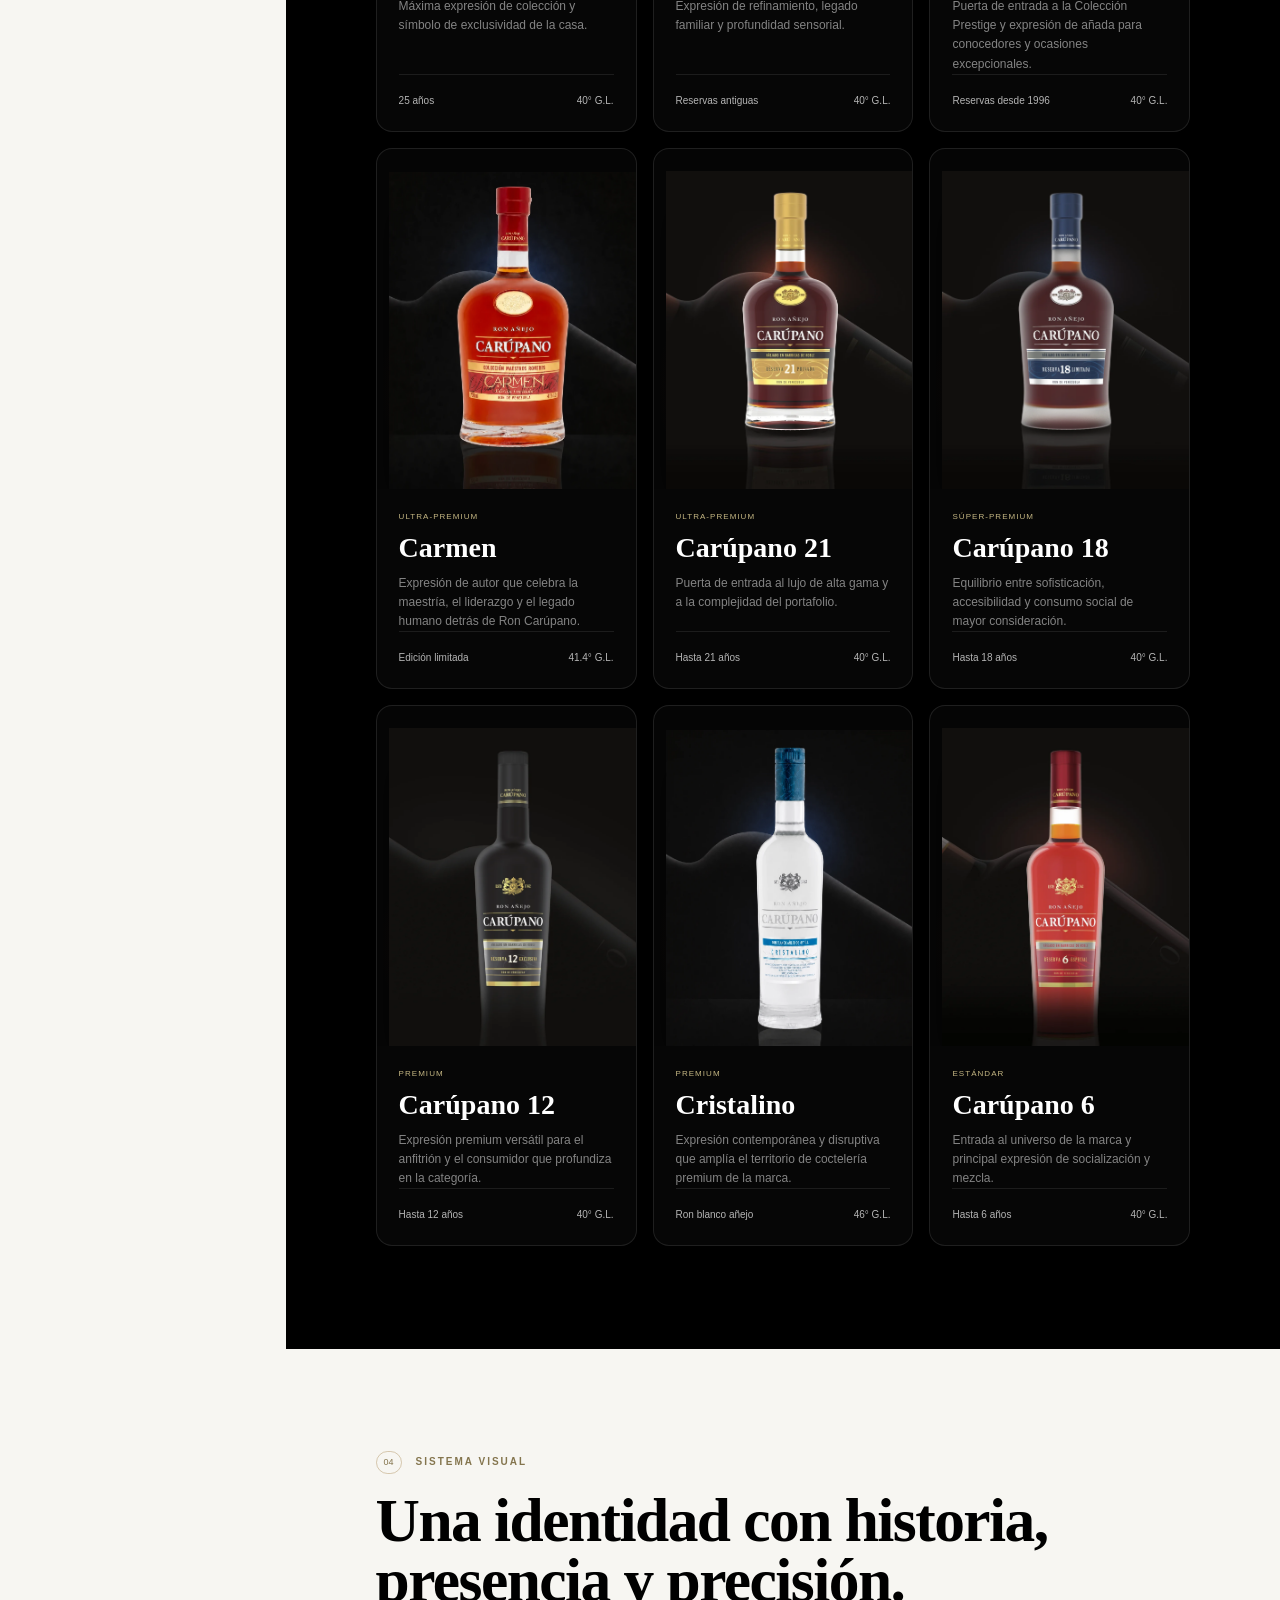
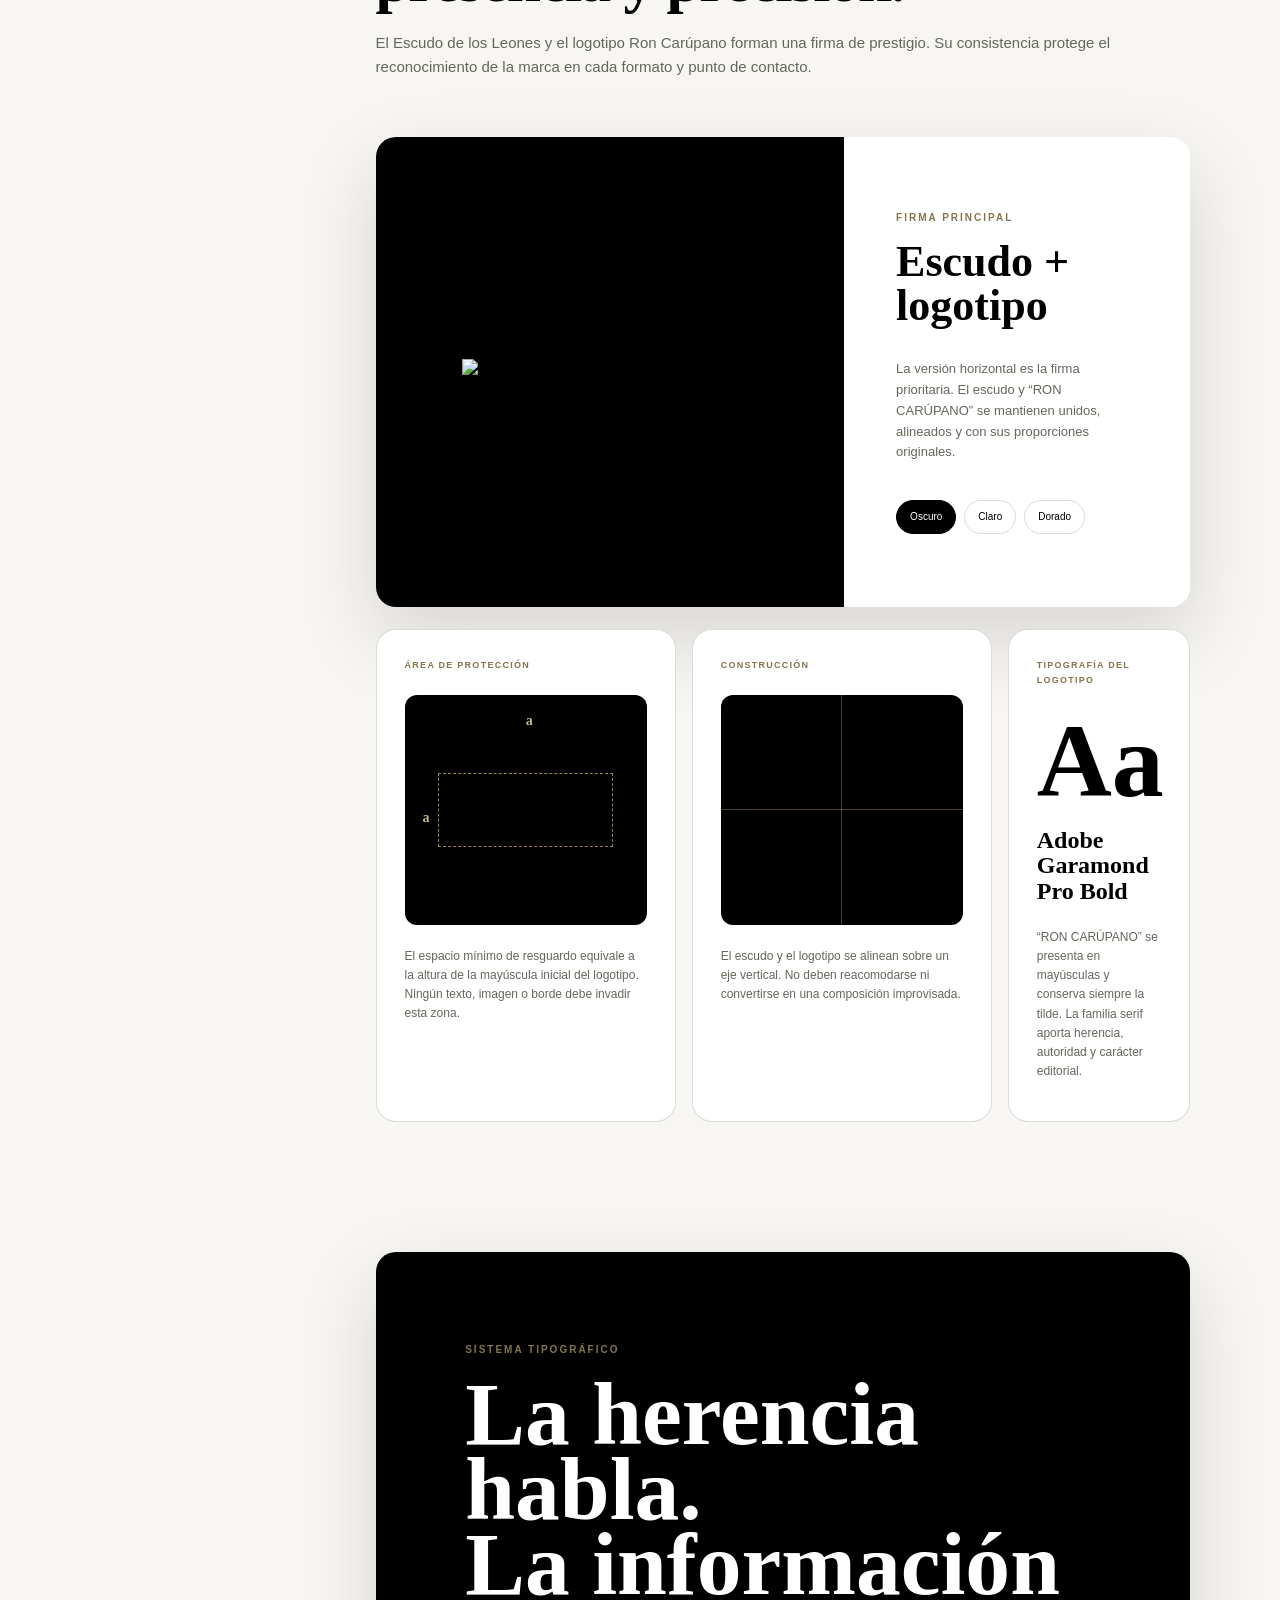
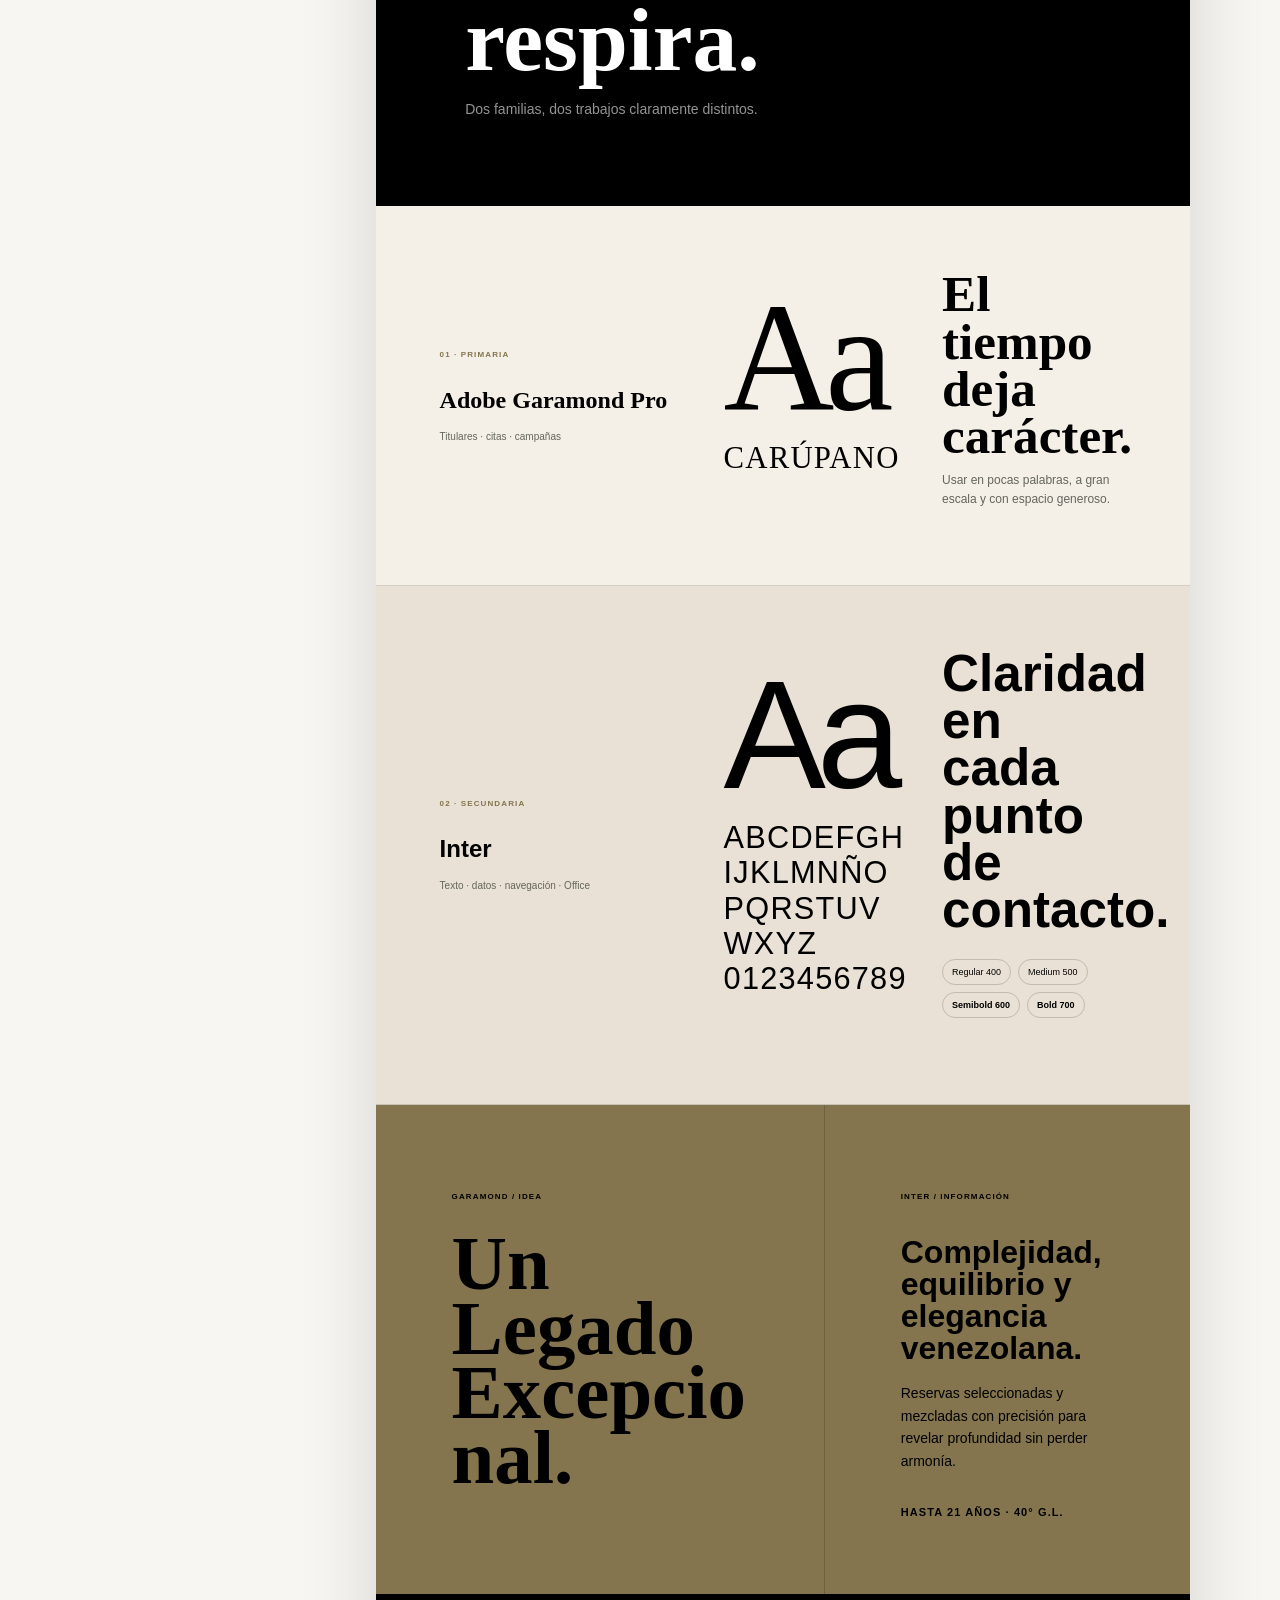
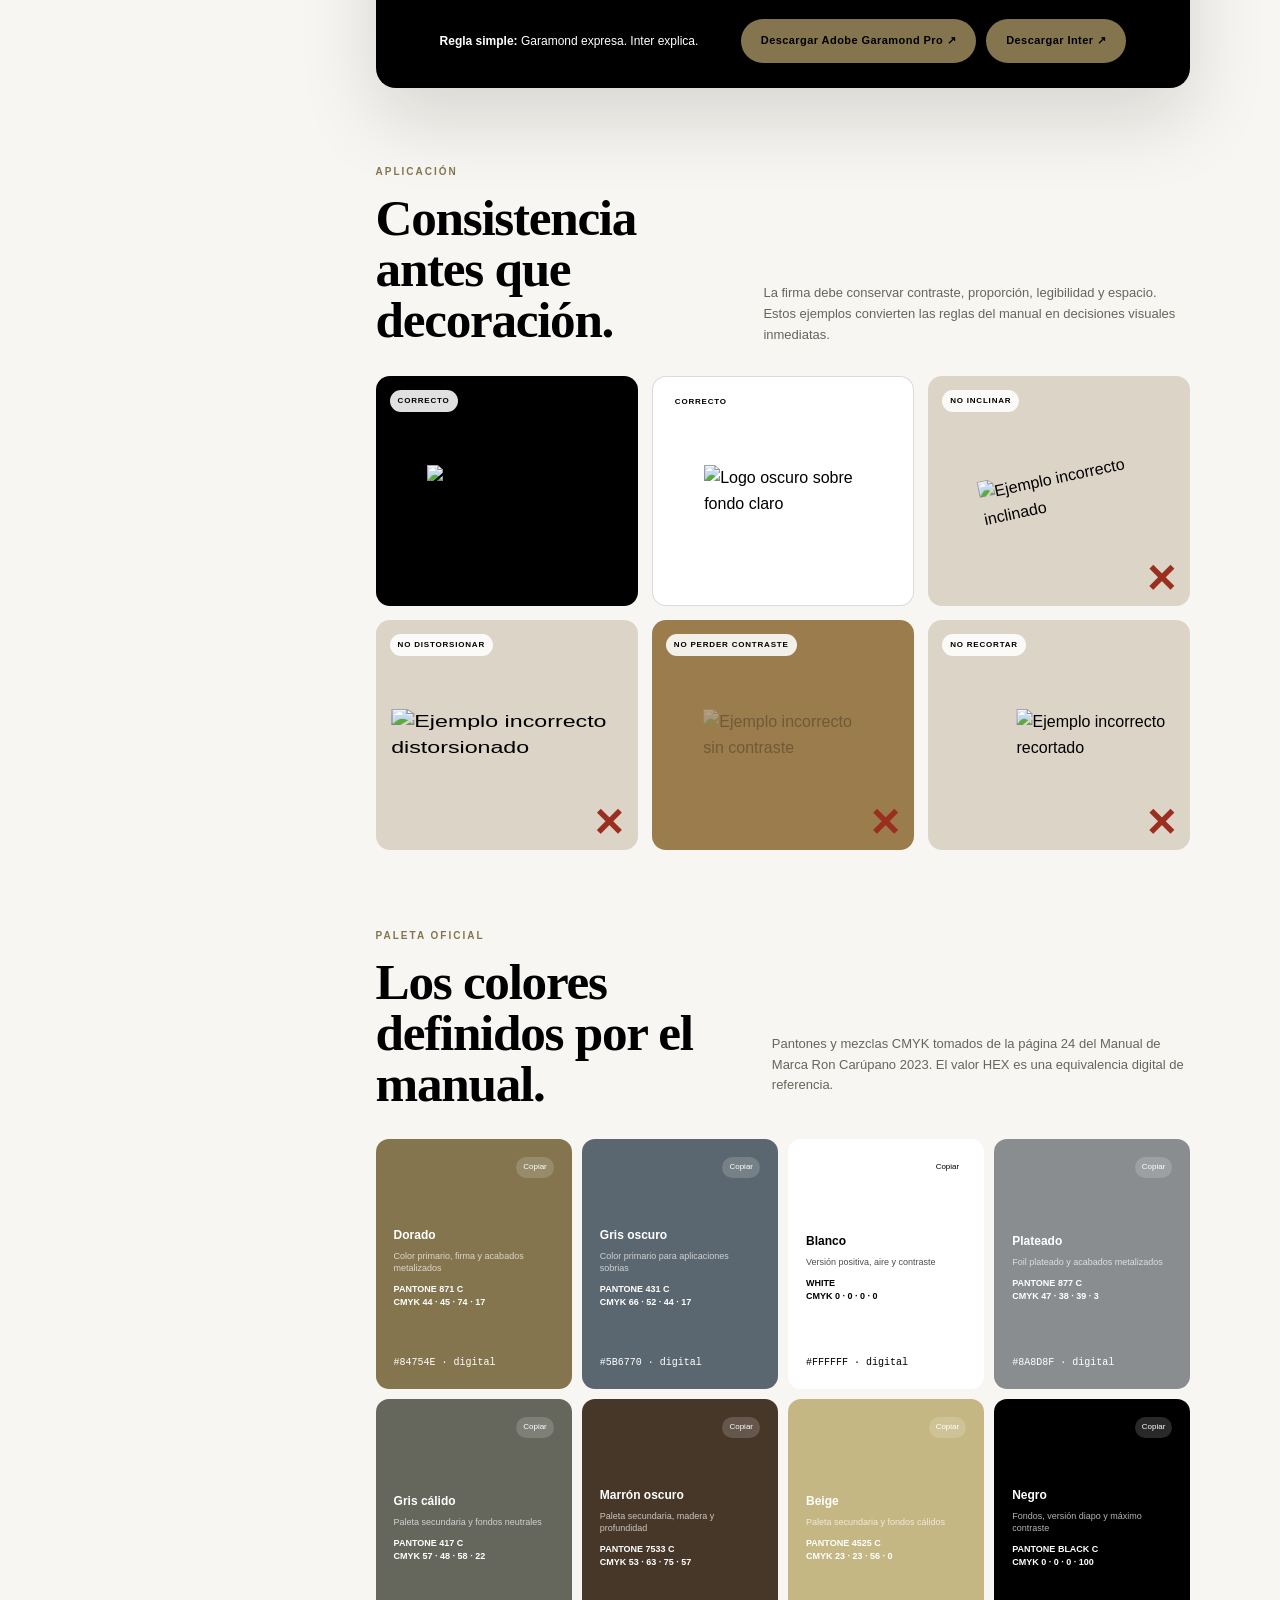
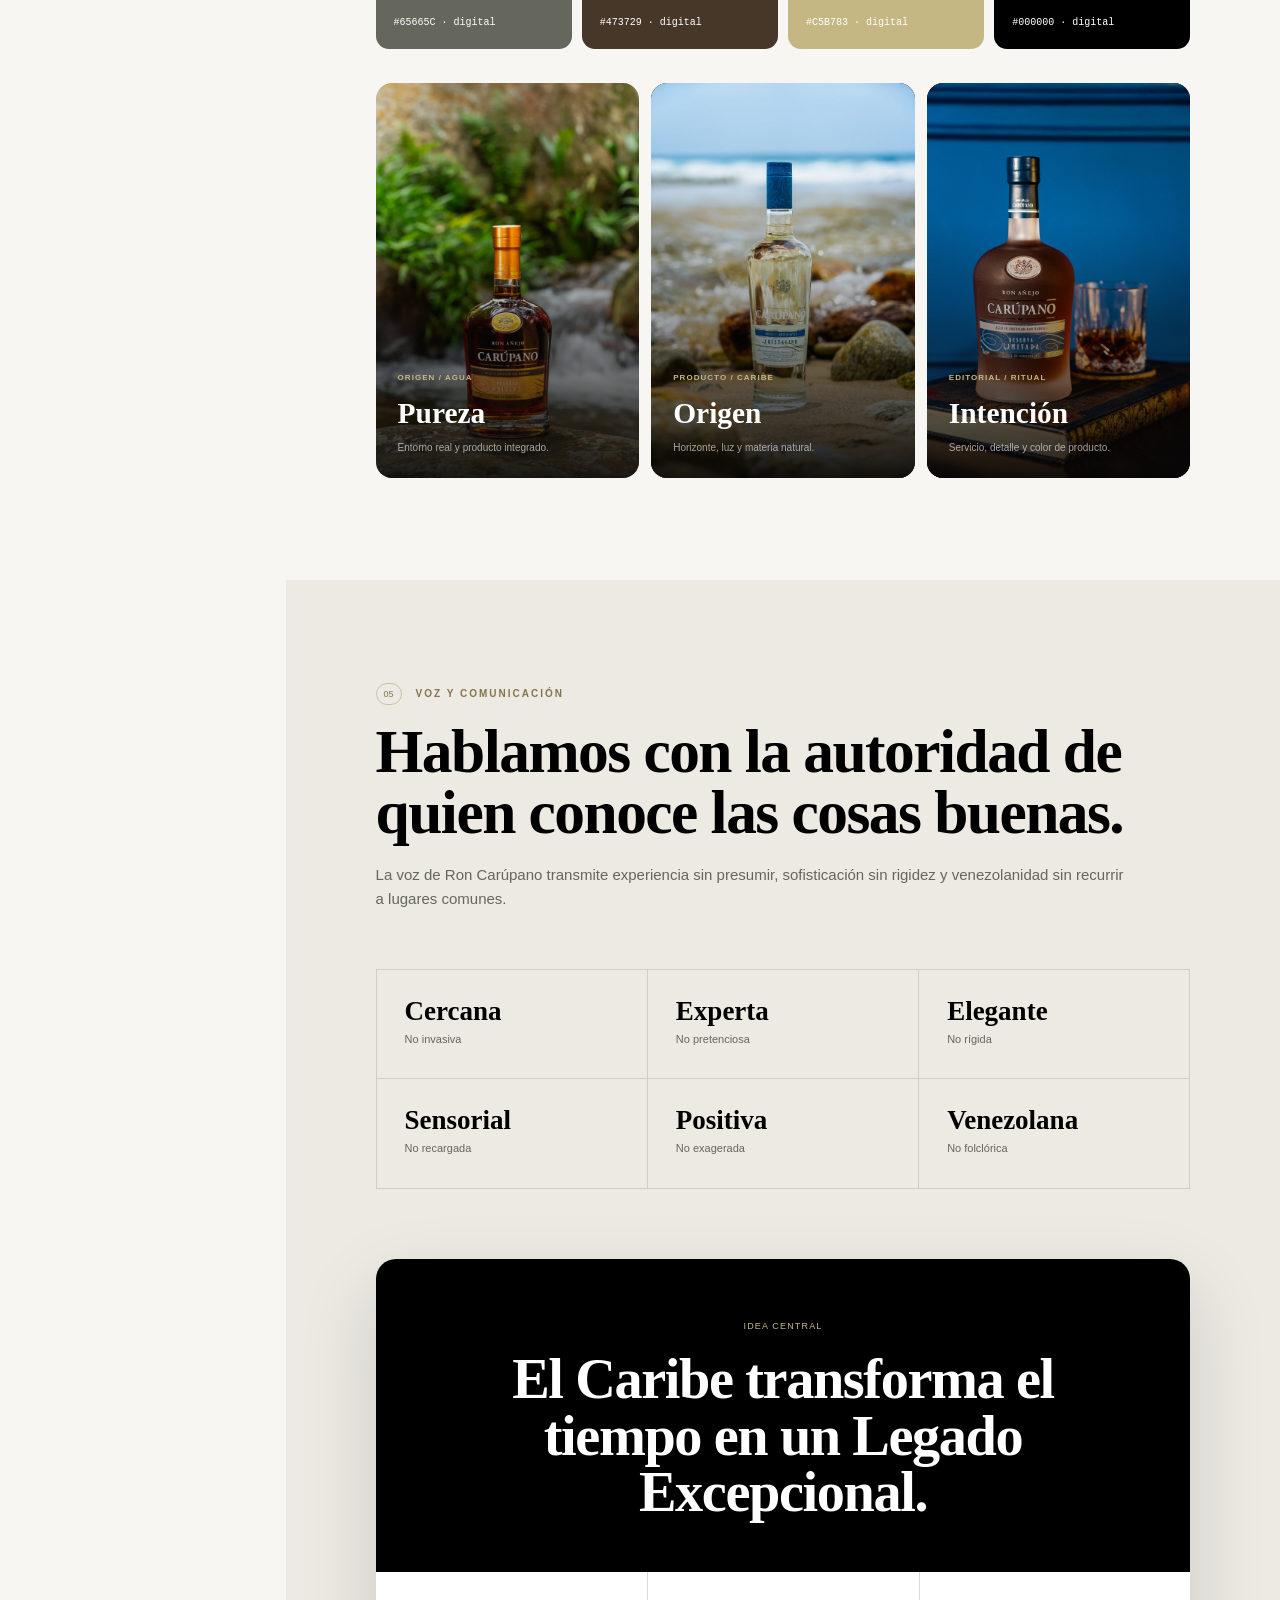
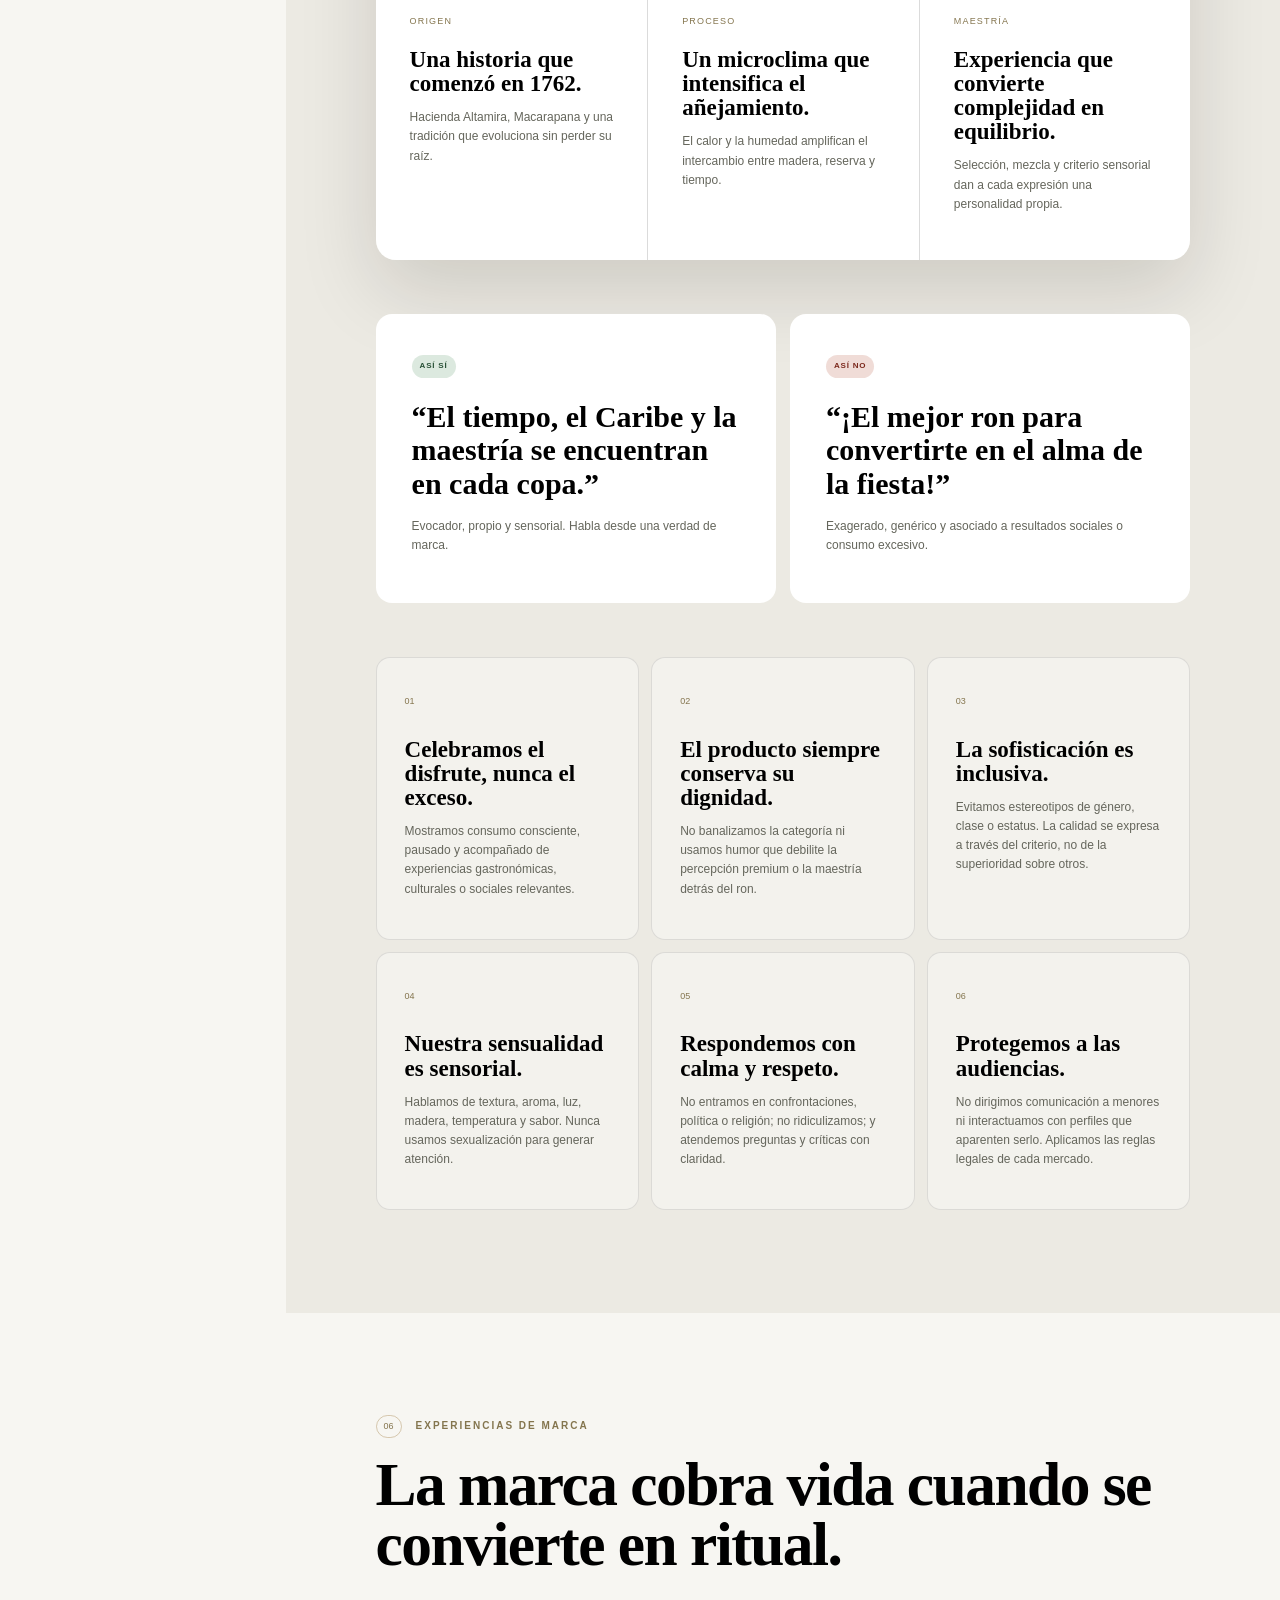
==== commit 4f9bc84f: "Update portfolio search and script version" ====
--- a/index.html
+++ b/index.html
@@ -8,7 +8,7 @@
   <title>Ron Carúpano · Brand Hub</title>
   <link rel="stylesheet" href="styles.css">
   <link rel="stylesheet" href="v01.css">
-  <script defer src="app.js"></script>
+  <script defer src="app.js?v=20260811-portfolio"></script>
 </head>
 <body>
   <a class="skip-link" href="#contenido">Saltar al contenido</a>
@@ -134,7 +134,7 @@
       </div>
     </section>
 
-    <section id="portafolio" class="section section-dark searchable" data-search="portafolio productos legendario xo zafra 21 18 12 6 carmen cristalino colección premium">
+    <section id="portafolio" class="section section-dark searchable" data-search="portafolio productos legendario xo reserva 1996 21 18 12 6 carmen cristalino colección premium">
       <header class="section-heading light">
         <div><span class="section-number">03</span><div class="eyebrow">Portafolio</div></div>
         <h2>Nueve expresiones. Una misma casa ronera.</h2>
